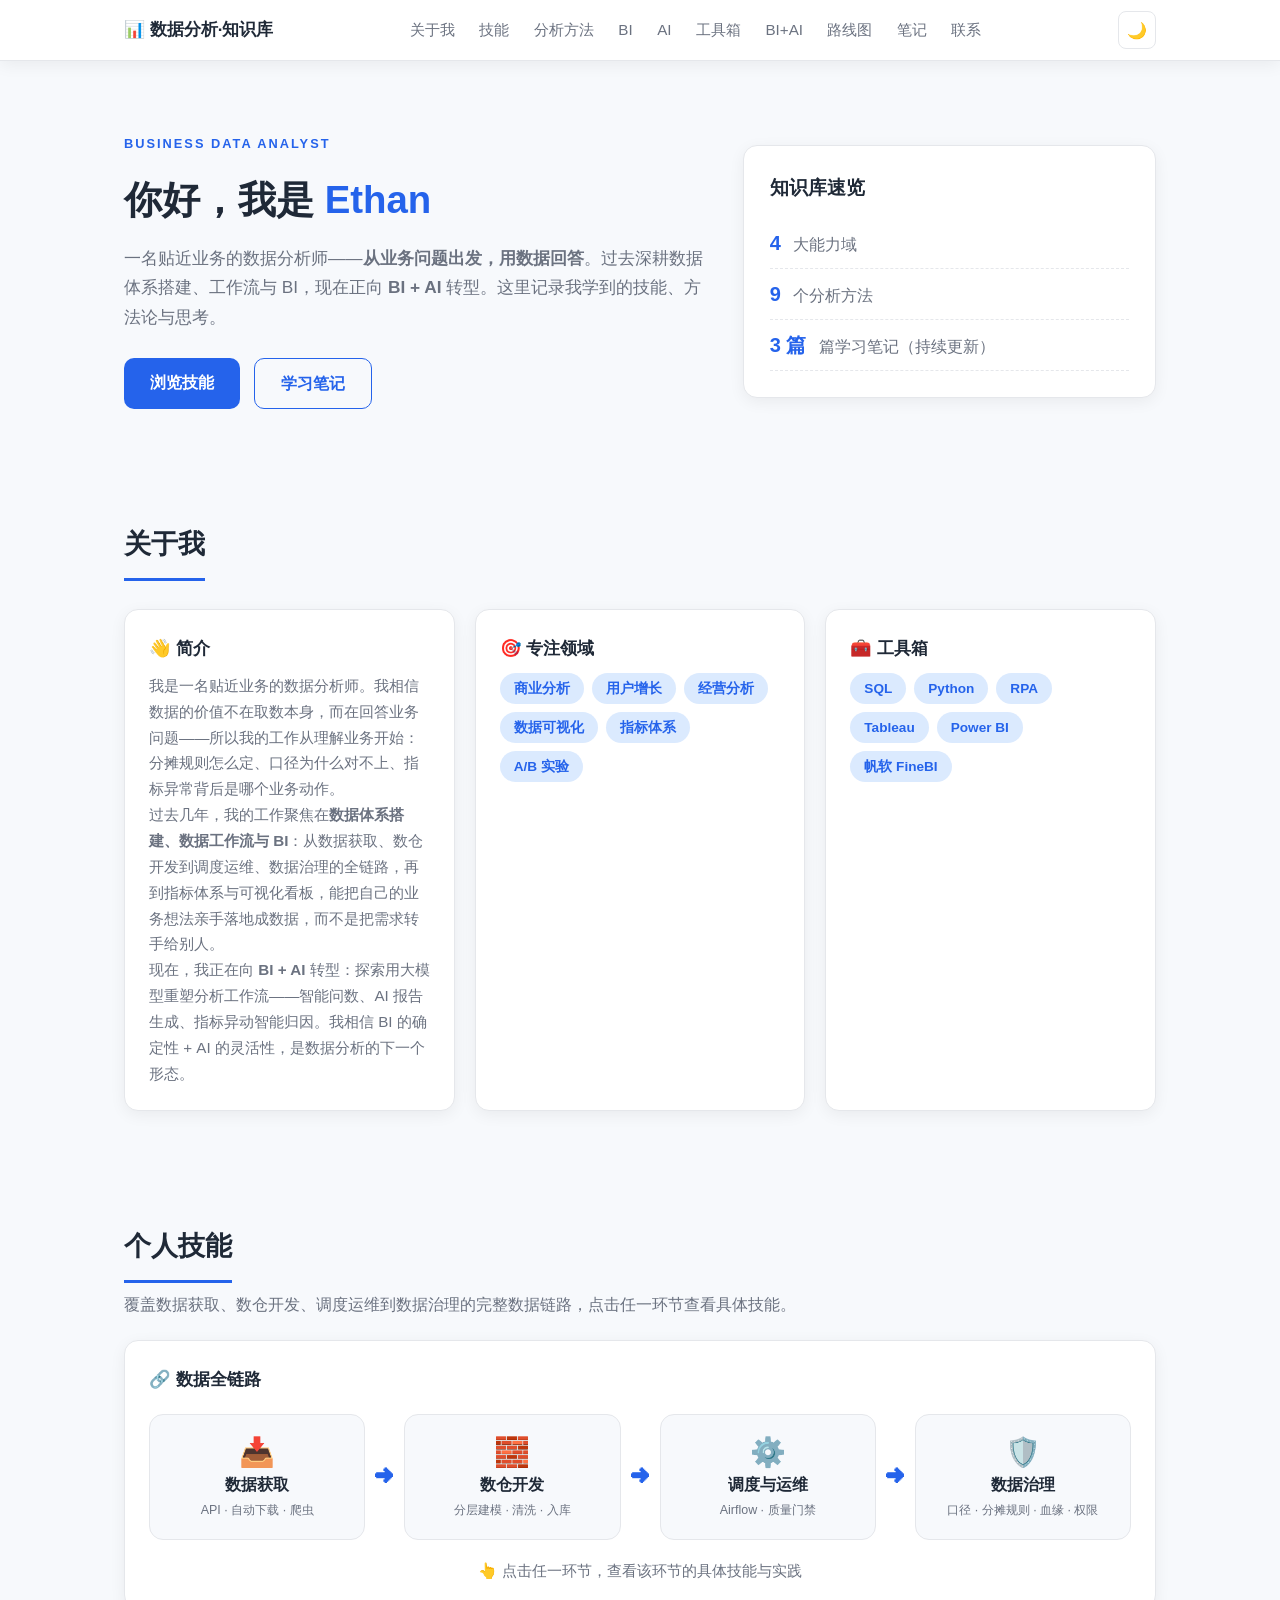
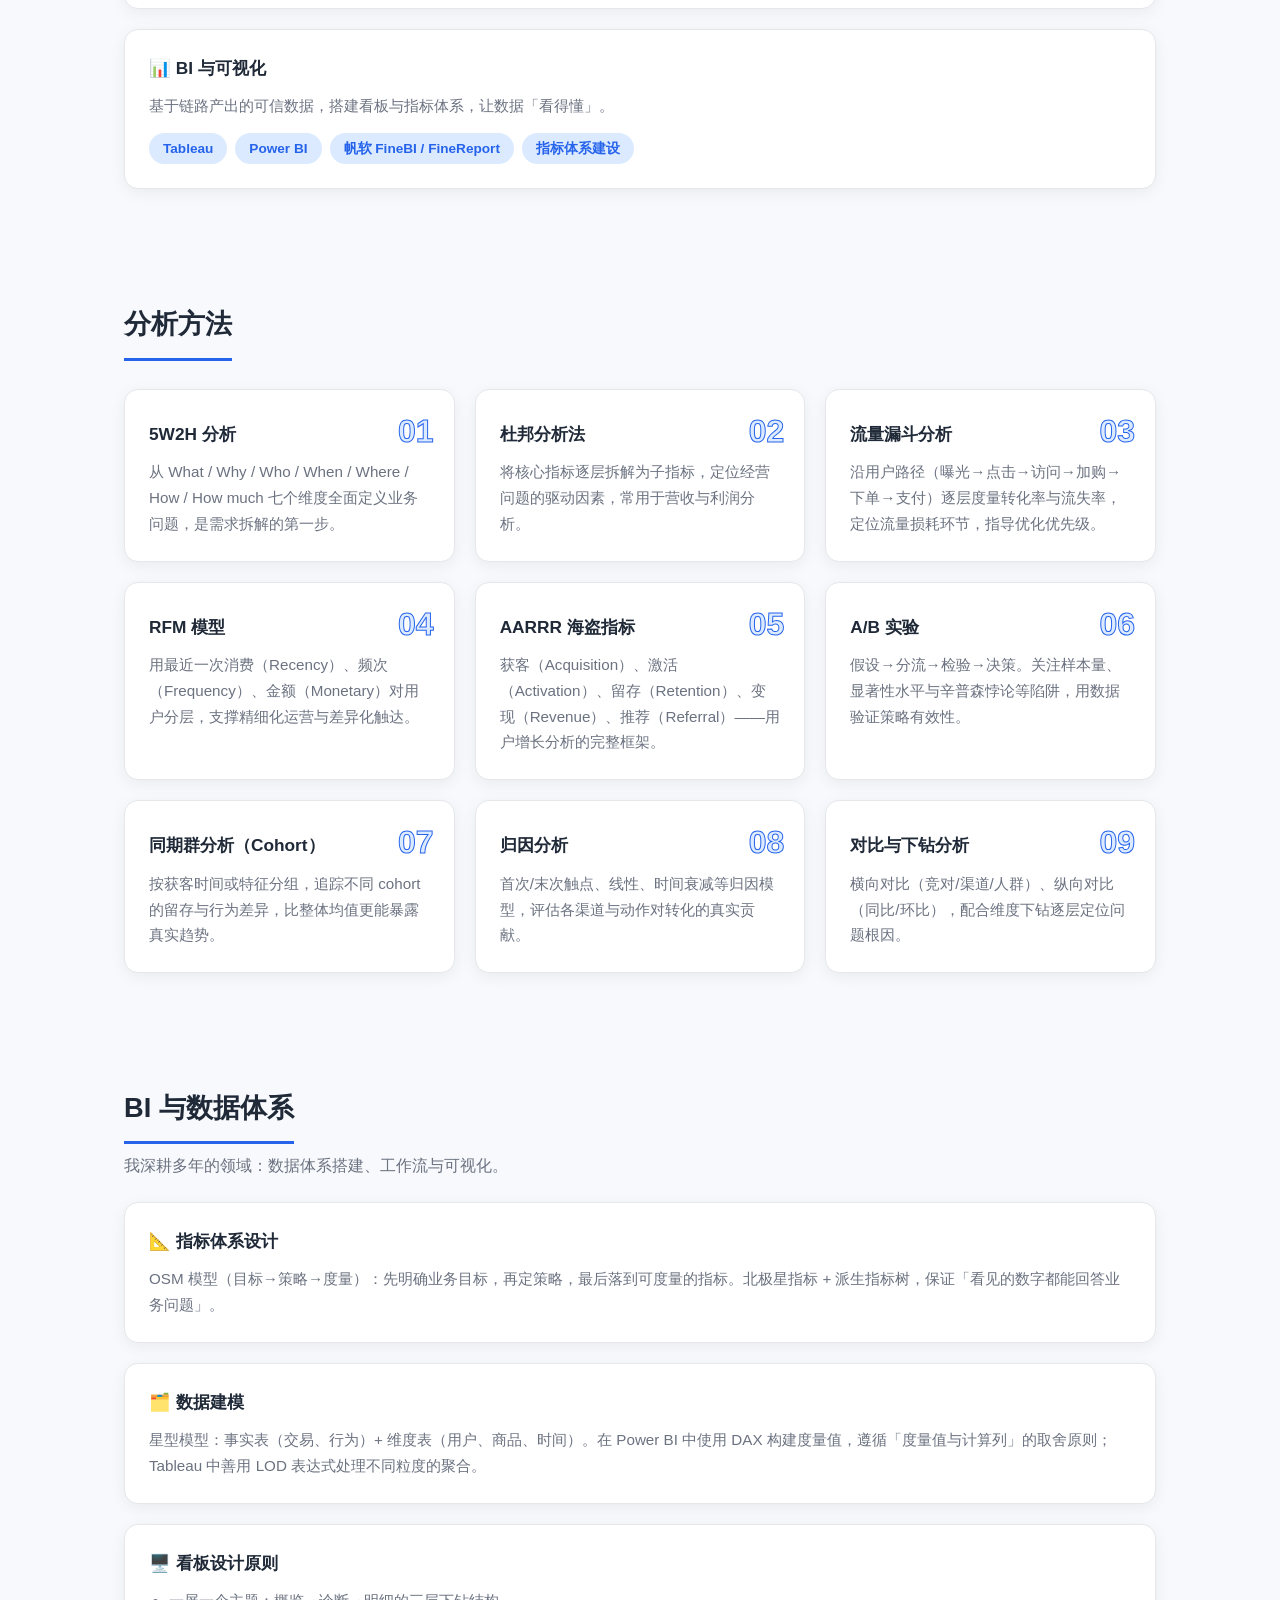
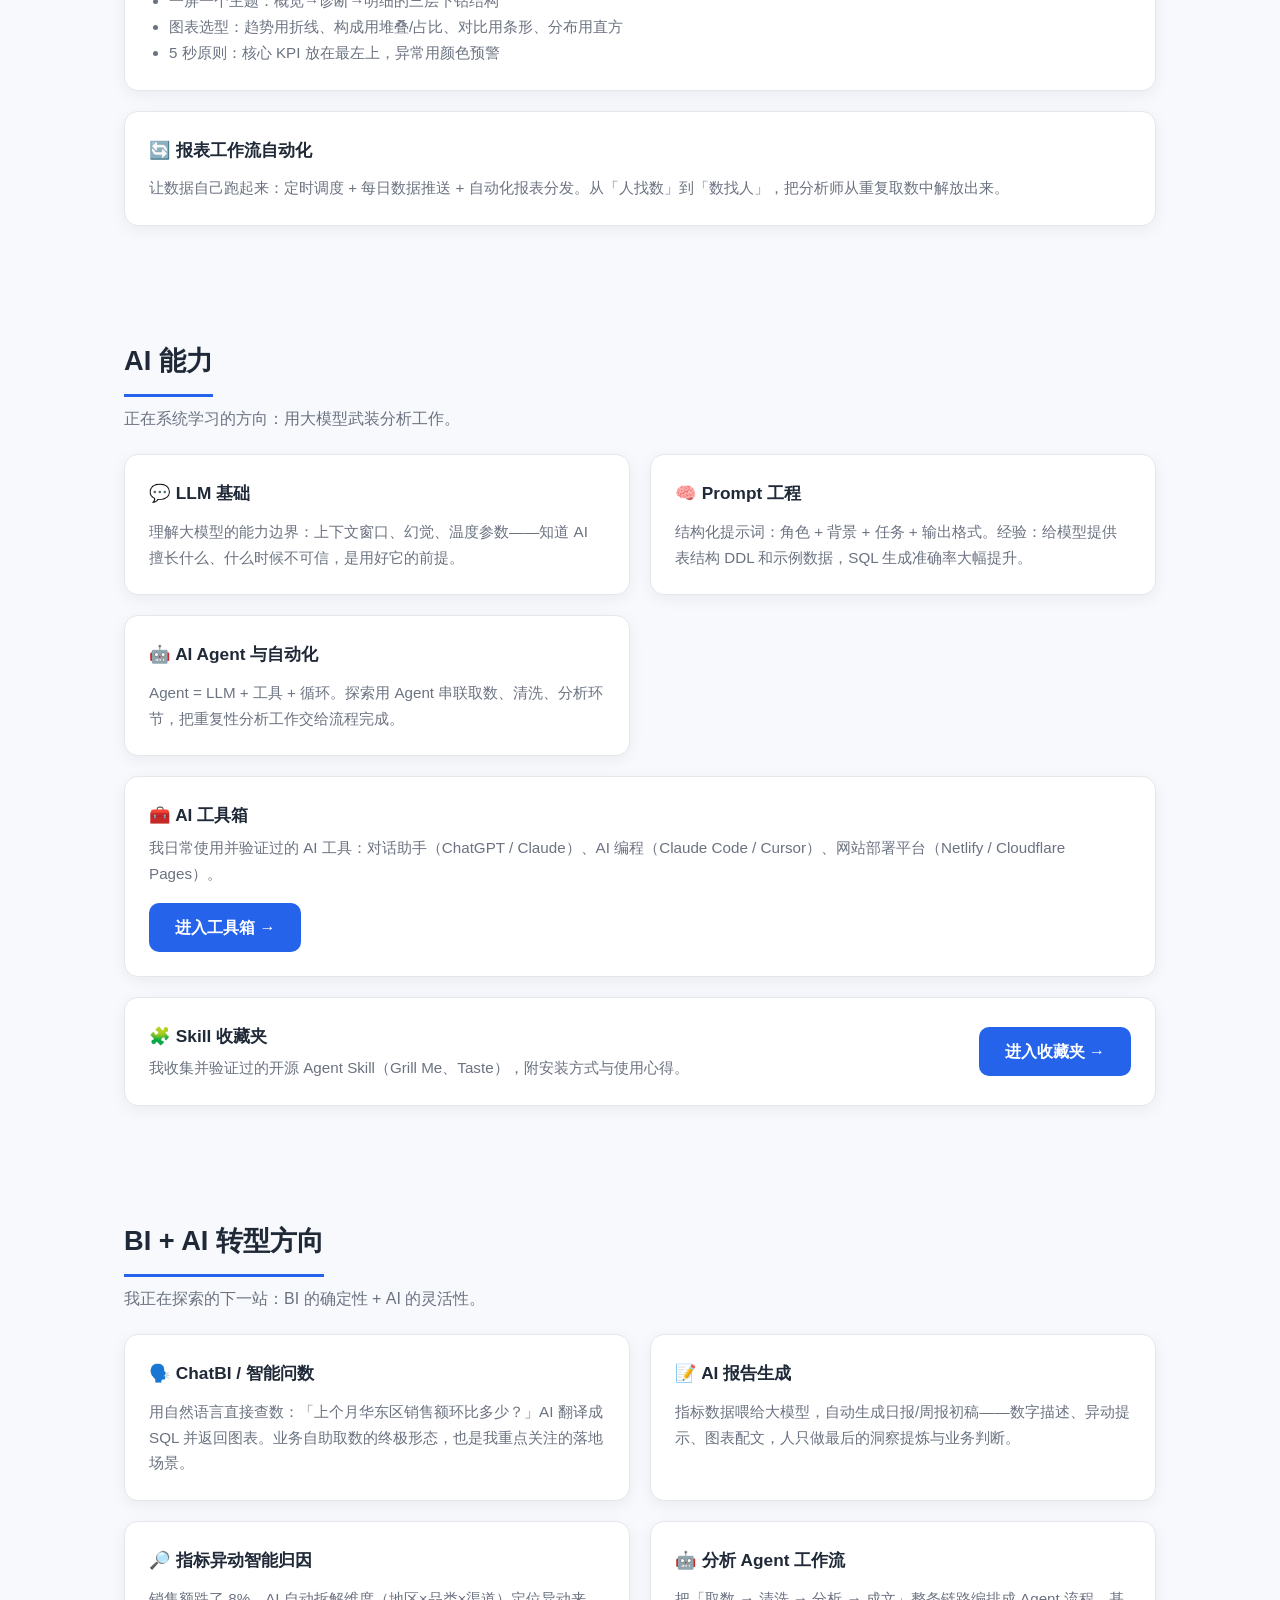
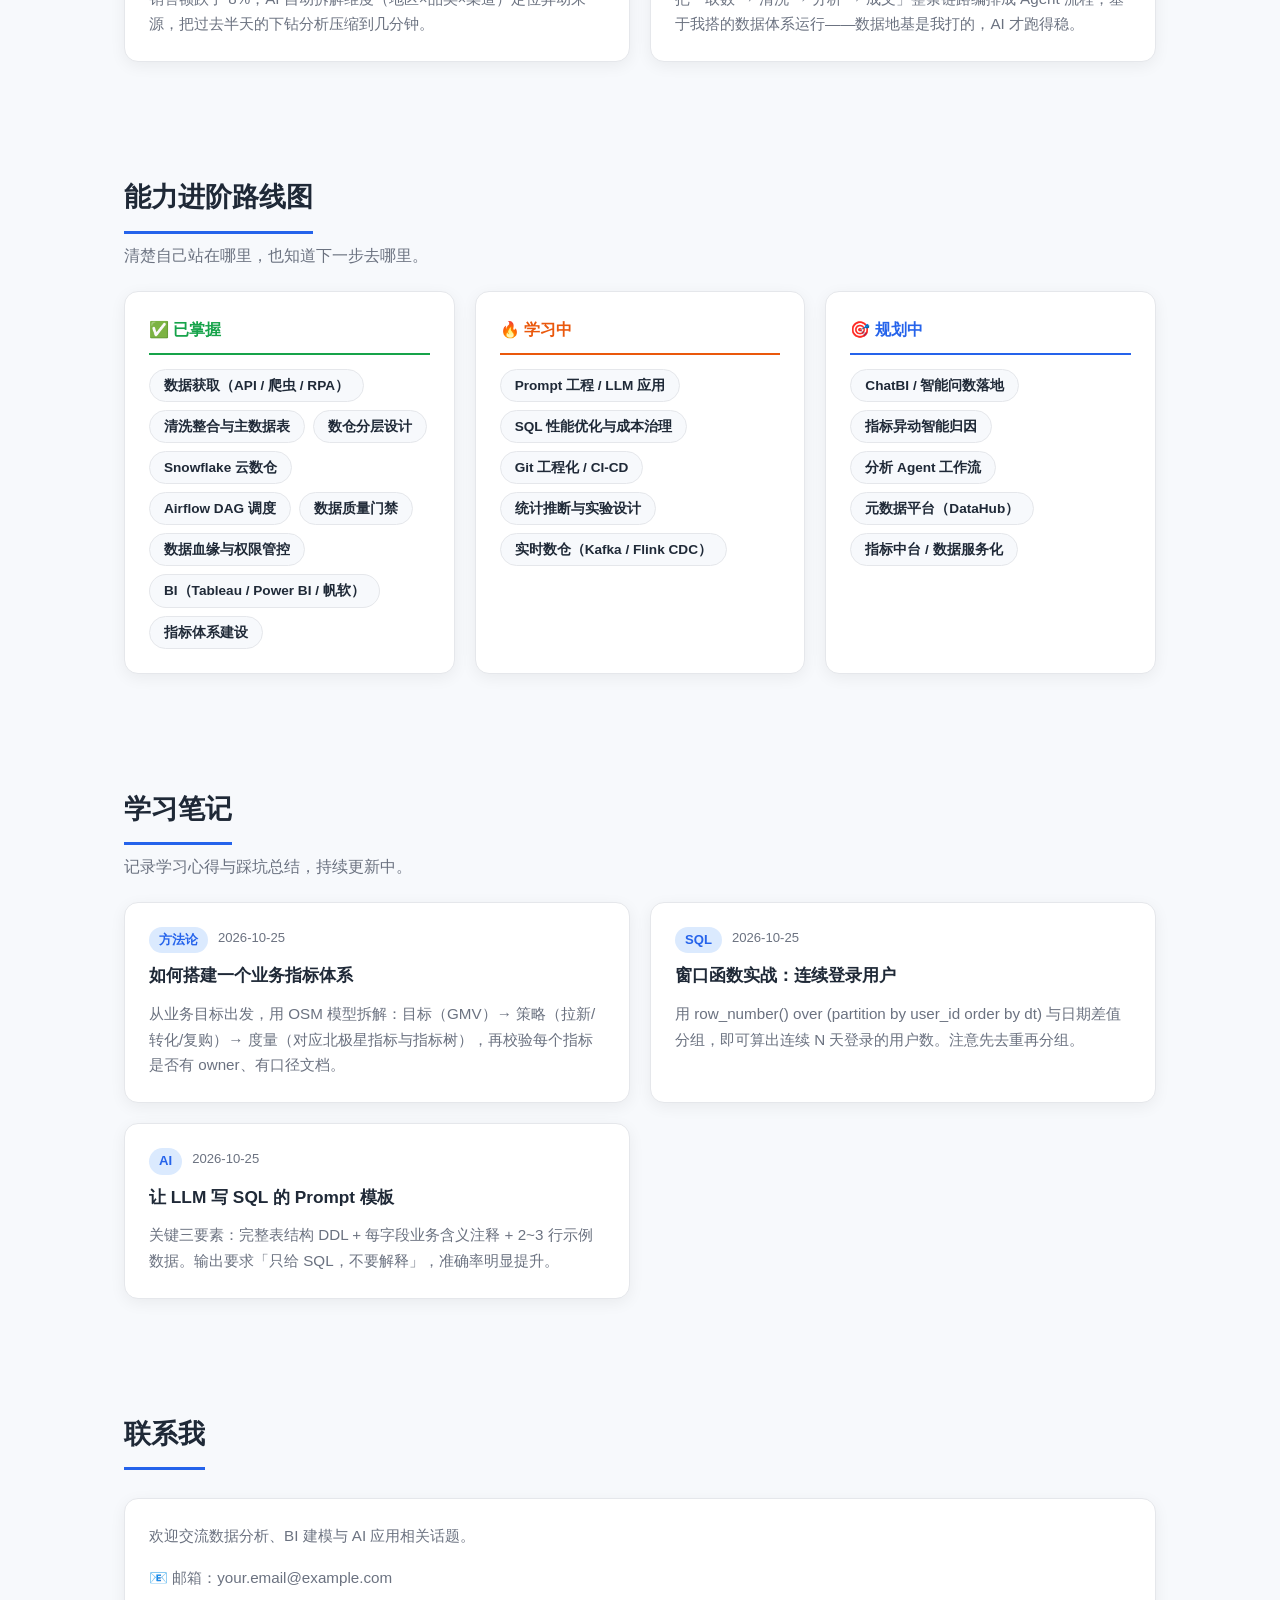
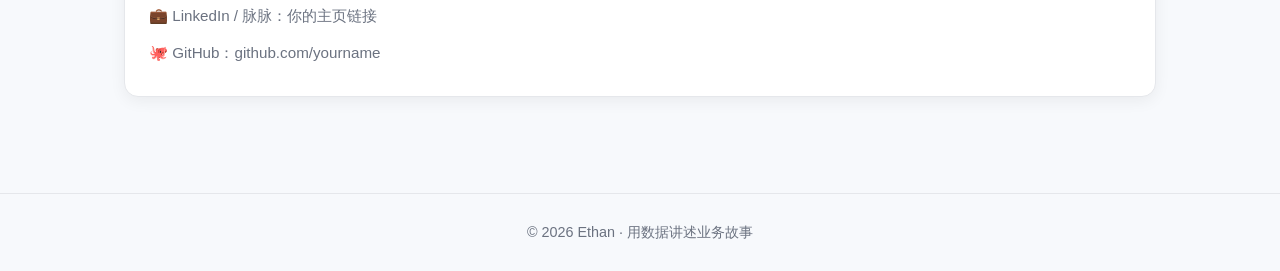
==== index.html @ 5eeb50f1 "新增 AI 工具箱二级页面（toolbox.html），网站部署平台为其中一个分类" ====
<!DOCTYPE html>
<html lang="zh-CN">
<head>
<meta charset="UTF-8">
<meta name="viewport" content="width=device-width, initial-scale=1.0">
<meta name="description" content="业务数据分析师的个人知识库 —— 数据分析技能、方法论、BI 与 AI 知识">
<title>数据分析 · 个人知识库</title>
<link rel="stylesheet" href="css/style.css">
<link rel="icon" href="data:image/svg+xml,<svg xmlns='http://www.w3.org/2000/svg' viewBox='0 0 100 100'><text y='.9em' font-size='90'>📊</text></svg>">
</head>
<body>

<header class="navbar">
  <div class="container nav-inner">
    <a class="logo" href="#hero">📊 <span>数据分析·知识库</span></a>
    <nav id="nav">
      <a href="#about">关于我</a>
      <a href="#skills">技能</a>
      <a href="#methods">分析方法</a>
      <a href="#bi">BI</a>
      <a href="#ai">AI</a>
      <a href="toolbox.html">工具箱</a>
      <a href="#biai">BI+AI</a>
      <a href="#roadmap">路线图</a>
      <a href="#notes">笔记</a>
      <a href="#contact">联系</a>
    </nav>
    <button class="theme-toggle" id="themeToggle" aria-label="切换主题">🌙</button>
    <button class="menu-btn" id="menuBtn" aria-label="菜单">☰</button>
  </div>
</header>

<section class="hero" id="hero">
  <div class="container hero-inner">
    <div class="hero-text">
      <p class="eyebrow">Business Data Analyst</p>
      <h1>你好，我是 <span class="accent">Ethan</span></h1>
      <p class="lead">一名贴近业务的数据分析师——<strong>从业务问题出发，用数据回答</strong>。过去深耕数据体系搭建、工作流与 BI，现在正向 <strong>BI + AI</strong> 转型。这里记录我学到的技能、方法论与思考。</p>
      <div class="hero-actions">
        <a class="btn btn-primary" href="#skills">浏览技能</a>
        <a class="btn btn-ghost" href="#notes">学习笔记</a>
      </div>
    </div>
    <div class="hero-card">
      <h3>知识库速览</h3>
      <ul class="stat-list">
        <li><span id="statSkills">4</span> 大能力域</li>
        <li><span id="statMethods">9</span> 个分析方法</li>
        <li><span id="statNotes">0</span> 篇学习笔记（持续更新）</li>
      </ul>
    </div>
  </div>
</section>

<main class="container">

  <!-- 关于我 -->
  <section id="about" class="section reveal">
    <h2 class="section-title">关于我</h2>
    <div class="about-grid">
      <div class="card">
        <h3>👋 简介</h3>
        <p>我是一名贴近业务的数据分析师。我相信数据的价值不在取数本身，而在回答业务问题——所以我的工作从理解业务开始：分摊规则怎么定、口径为什么对不上、指标异常背后是哪个业务动作。</p>
        <p>过去几年，我的工作聚焦在<strong>数据体系搭建、数据工作流与 BI</strong>：从数据获取、数仓开发到调度运维、数据治理的全链路，再到指标体系与可视化看板，能把自己的业务想法亲手落地成数据，而不是把需求转手给别人。</p>
        <p>现在，我正在向 <strong>BI + AI</strong> 转型：探索用大模型重塑分析工作流——智能问数、AI 报告生成、指标异动智能归因。我相信 BI 的确定性 + AI 的灵活性，是数据分析的下一个形态。</p>
      </div>
      <div class="card">
        <h3>🎯 专注领域</h3>
        <ul class="tag-list">
          <li>商业分析</li><li>用户增长</li><li>经营分析</li>
          <li>数据可视化</li><li>指标体系</li><li>A/B 实验</li>
        </ul>
      </div>
      <div class="card">
        <h3>🧰 工具箱</h3>
        <ul class="tag-list">
          <li>SQL</li><li>Python</li><li>RPA</li>
          <li>Tableau</li><li>Power BI</li><li>帆软 FineBI</li>
        </ul>
      </div>
    </div>
  </section>

  <!-- 技能 -->
  <section id="skills" class="section reveal">
    <h2 class="section-title">个人技能</h2>
    <p class="section-desc">覆盖数据获取、数仓开发、调度运维到数据治理的完整数据链路，点击任一环节查看具体技能。</p>
    <div class="card pipeline-card">
      <h3>🔗 数据全链路</h3>
      <div class="pipeline">
        <button class="pipe-node" data-stage="acquire">
          <span class="pipe-icon">📥</span>
          <span class="pipe-name">数据获取</span>
          <span class="pipe-sub">API · 自动下载 · 爬虫</span>
        </button>
        <span class="pipe-arrow" aria-hidden="true">➜</span>
        <button class="pipe-node" data-stage="develop">
          <span class="pipe-icon">🧱</span>
          <span class="pipe-name">数仓开发</span>
          <span class="pipe-sub">分层建模 · 清洗 · 入库</span>
        </button>
        <span class="pipe-arrow" aria-hidden="true">➜</span>
        <button class="pipe-node" data-stage="schedule">
          <span class="pipe-icon">⚙️</span>
          <span class="pipe-name">调度与运维</span>
          <span class="pipe-sub">Airflow · 质量门禁</span>
        </button>
        <span class="pipe-arrow" aria-hidden="true">➜</span>
        <button class="pipe-node" data-stage="govern">
          <span class="pipe-icon">🛡️</span>
          <span class="pipe-name">数据治理</span>
          <span class="pipe-sub">口径 · 分摊规则 · 血缘 · 权限</span>
        </button>
      </div>
      <p class="pipe-hint">👆 点击任一环节，查看该环节的具体技能与实践</p>
    </div>
    <div class="card bi-standalone">
      <h3>📊 BI 与可视化</h3>
      <p>基于链路产出的可信数据，搭建看板与指标体系，让数据「看得懂」。</p>
      <ul class="tag-list">
        <li>Tableau</li><li>Power BI</li>
        <li>帆软 FineBI / FineReport</li><li>指标体系建设</li>
      </ul>
    </div>
  </section>

  <!-- 分析方法 -->
  <section id="methods" class="section reveal">
    <h2 class="section-title">分析方法</h2>
    <div class="methods-grid">
      <div class="card method-card">
        <span class="method-no">01</span>
        <h3>5W2H 分析</h3>
        <p>从 What / Why / Who / When / Where / How / How much 七个维度全面定义业务问题，是需求拆解的第一步。</p>
      </div>
      <div class="card method-card">
        <span class="method-no">02</span>
        <h3>杜邦分析法</h3>
        <p>将核心指标逐层拆解为子指标，定位经营问题的驱动因素，常用于营收与利润分析。</p>
      </div>
      <div class="card method-card">
        <span class="method-no">03</span>
        <h3>流量漏斗分析</h3>
        <p>沿用户路径（曝光→点击→访问→加购→下单→支付）逐层度量转化率与流失率，定位流量损耗环节，指导优化优先级。</p>
      </div>
      <div class="card method-card">
        <span class="method-no">04</span>
        <h3>RFM 模型</h3>
        <p>用最近一次消费（Recency）、频次（Frequency）、金额（Monetary）对用户分层，支撑精细化运营与差异化触达。</p>
      </div>
      <div class="card method-card">
        <span class="method-no">05</span>
        <h3>AARRR 海盗指标</h3>
        <p>获客（Acquisition）、激活（Activation）、留存（Retention）、变现（Revenue）、推荐（Referral）——用户增长分析的完整框架。</p>
      </div>
      <div class="card method-card">
        <span class="method-no">06</span>
        <h3>A/B 实验</h3>
        <p>假设→分流→检验→决策。关注样本量、显著性水平与辛普森悖论等陷阱，用数据验证策略有效性。</p>
      </div>
      <div class="card method-card">
        <span class="method-no">07</span>
        <h3>同期群分析（Cohort）</h3>
        <p>按获客时间或特征分组，追踪不同 cohort 的留存与行为差异，比整体均值更能暴露真实趋势。</p>
      </div>
      <div class="card method-card">
        <span class="method-no">08</span>
        <h3>归因分析</h3>
        <p>首次/末次触点、线性、时间衰减等归因模型，评估各渠道与动作对转化的真实贡献。</p>
      </div>
      <div class="card method-card">
        <span class="method-no">09</span>
        <h3>对比与下钻分析</h3>
        <p>横向对比（竞对/渠道/人群）、纵向对比（同比/环比），配合维度下钻逐层定位问题根因。</p>
      </div>
    </div>
  </section>

  <!-- BI -->
  <section id="bi" class="section reveal">
    <h2 class="section-title">BI 与数据体系</h2>
    <p class="section-desc">我深耕多年的领域：数据体系搭建、工作流与可视化。</p>
    <div class="card bi-card">
      <h3>📐 指标体系设计</h3>
      <p>OSM 模型（目标→策略→度量）：先明确业务目标，再定策略，最后落到可度量的指标。北极星指标 + 派生指标树，保证「看见的数字都能回答业务问题」。</p>
    </div>
    <div class="card bi-card">
      <h3>🗂️ 数据建模</h3>
      <p>星型模型：事实表（交易、行为）+ 维度表（用户、商品、时间）。在 Power BI 中使用 DAX 构建度量值，遵循「度量值与计算列」的取舍原则；Tableau 中善用 LOD 表达式处理不同粒度的聚合。</p>
    </div>
    <div class="card bi-card">
      <h3>🖥️ 看板设计原则</h3>
      <ul>
        <li>一屏一个主题：概览→诊断→明细的三层下钻结构</li>
        <li>图表选型：趋势用折线、构成用堆叠/占比、对比用条形、分布用直方</li>
        <li>5 秒原则：核心 KPI 放在最左上，异常用颜色预警</li>
      </ul>
    </div>
    <div class="card bi-card">
      <h3>🔄 报表工作流自动化</h3>
      <p>让数据自己跑起来：定时调度 + 每日数据推送 + 自动化报表分发。从「人找数」到「数找人」，把分析师从重复取数中解放出来。</p>
    </div>
  </section>

  <!-- AI -->
  <section id="ai" class="section reveal">
    <h2 class="section-title">AI 能力</h2>
    <p class="section-desc">正在系统学习的方向：用大模型武装分析工作。</p>
    <div class="ai-grid">
      <div class="card">
        <h3>💬 LLM 基础</h3>
        <p>理解大模型的能力边界：上下文窗口、幻觉、温度参数——知道 AI 擅长什么、什么时候不可信，是用好它的前提。</p>
      </div>
      <div class="card">
        <h3>🧠 Prompt 工程</h3>
        <p>结构化提示词：角色 + 背景 + 任务 + 输出格式。经验：给模型提供表结构 DDL 和示例数据，SQL 生成准确率大幅提升。</p>
      </div>
      <div class="card">
        <h3>🤖 AI Agent 与自动化</h3>
        <p>Agent = LLM + 工具 + 循环。探索用 Agent 串联取数、清洗、分析环节，把重复性分析工作交给流程完成。</p>
      </div>
    </div>
    <div class="card" style="margin-top: 20px; display: flex; align-items: center; justify-content: space-between; gap: 16px; flex-wrap: wrap;">
      <div>
        <h3 style="margin-bottom: 4px;">🧰 AI 工具箱</h3>
        <p>我日常使用并验证过的 AI 工具：对话助手（ChatGPT / Claude）、AI 编程（Claude Code / Cursor）、网站部署平台（Netlify / Cloudflare Pages）。</p>
      </div>
      <a class="btn btn-primary" href="toolbox.html">进入工具箱 →</a>
    </div>
    <div class="card" style="margin-top: 20px; display: flex; align-items: center; justify-content: space-between; gap: 16px; flex-wrap: wrap;">
      <div>
        <h3 style="margin-bottom: 4px;">🧩 Skill 收藏夹</h3>
        <p>我收集并验证过的开源 Agent Skill（Grill Me、Taste），附安装方式与使用心得。</p>
      </div>
      <a class="btn btn-primary" href="skills.html">进入收藏夹 →</a>
    </div>
  </section>

  <!-- BI + AI -->
  <section id="biai" class="section reveal">
    <h2 class="section-title">BI + AI 转型方向</h2>
    <p class="section-desc">我正在探索的下一站：BI 的确定性 + AI 的灵活性。</p>
    <div class="ai-grid">
      <div class="card">
        <h3>🗣️ ChatBI / 智能问数</h3>
        <p>用自然语言直接查数：「上个月华东区销售额环比多少？」AI 翻译成 SQL 并返回图表。业务自助取数的终极形态，也是我重点关注的落地场景。</p>
      </div>
      <div class="card">
        <h3>📝 AI 报告生成</h3>
        <p>指标数据喂给大模型，自动生成日报/周报初稿——数字描述、异动提示、图表配文，人只做最后的洞察提炼与业务判断。</p>
      </div>
      <div class="card">
        <h3>🔎 指标异动智能归因</h3>
        <p>销售额跌了 8%，AI 自动拆解维度（地区×品类×渠道）定位异动来源，把过去半天的下钻分析压缩到几分钟。</p>
      </div>
      <div class="card">
        <h3>🤖 分析 Agent 工作流</h3>
        <p>把「取数 → 清洗 → 分析 → 成文」整条链路编排成 Agent 流程，基于我搭的数据体系运行——数据地基是我打的，AI 才跑得稳。</p>
      </div>
    </div>
  </section>

  <!-- 能力进阶路线图 -->
  <section id="roadmap" class="section reveal">
    <h2 class="section-title">能力进阶路线图</h2>
    <p class="section-desc">清楚自己站在哪里，也知道下一步去哪里。</p>
    <div class="roadmap-grid">
      <div class="card roadmap-col">
        <div class="roadmap-head done">✅ 已掌握</div>
        <ul class="tag-list">
          <li>数据获取（API / 爬虫 / RPA）</li>
          <li>清洗整合与主数据表</li>
          <li>数仓分层设计</li>
          <li>Snowflake 云数仓</li>
          <li>Airflow DAG 调度</li>
          <li>数据质量门禁</li>
          <li>数据血缘与权限管控</li>
          <li>BI（Tableau / Power BI / 帆软）</li>
          <li>指标体系建设</li>
        </ul>
      </div>
      <div class="card roadmap-col">
        <div class="roadmap-head learning">🔥 学习中</div>
        <ul class="tag-list">
          <li>Prompt 工程 / LLM 应用</li>
          <li>SQL 性能优化与成本治理</li>
          <li>Git 工程化 / CI-CD</li>
          <li>统计推断与实验设计</li>
          <li>实时数仓（Kafka / Flink CDC）</li>
        </ul>
      </div>
      <div class="card roadmap-col">
        <div class="roadmap-head planned">🎯 规划中</div>
        <ul class="tag-list">
          <li>ChatBI / 智能问数落地</li>
          <li>指标异动智能归因</li>
          <li>分析 Agent 工作流</li>
          <li>元数据平台（DataHub）</li>
          <li>指标中台 / 数据服务化</li>
        </ul>
      </div>
    </div>
  </section>

  <!-- 笔记 -->
  <section id="notes" class="section reveal">
    <h2 class="section-title">学习笔记</h2>
    <p class="section-desc">记录学习心得与踩坑总结，持续更新中。</p>
    <div class="notes-list" id="notesList">
      <!-- 笔记由 js/notes.js 渲染 -->
    </div>
  </section>

  <!-- 联系 -->
  <section id="contact" class="section reveal">
    <h2 class="section-title">联系我</h2>
    <div class="card contact-card">
      <p>欢迎交流数据分析、BI 建模与 AI 应用相关话题。</p>
      <ul class="contact-list">
        <li>📧 邮箱：your.email@example.com</li>
        <li>💼 LinkedIn / 脉脉：你的主页链接</li>
        <li>🐙 GitHub：github.com/yourname</li>
      </ul>
    </div>
  </section>

</main>

<footer>
  <div class="container">
    <p>© 2026 Ethan · 用数据讲述业务故事</p>
  </div>
</footer>

<!-- 环节详情弹窗 -->
<div class="modal" id="stageModal" hidden>
  <div class="modal-backdrop" data-close></div>
  <div class="modal-box" role="dialog" aria-modal="true">
    <button class="modal-close" data-close aria-label="关闭">✕</button>
    <h3 id="modalTitle"></h3>
    <p class="modal-goal" id="modalGoal"></p>
    <ul class="detail-list" id="modalList"></ul>
  </div>
</div>

<script src="js/main.js"></script>
<script src="js/notes.js"></script>
</body>
</html>
---- css/style.css ----
:root {
  --bg: #f7f9fc;
  --card: #ffffff;
  --text: #1f2937;
  --muted: #6b7280;
  --accent: #2563eb;
  --accent-light: #dbeafe;
  --border: #e5e7eb;
  --shadow: 0 4px 16px rgba(0, 0, 0, .06);
  --radius: 14px;
}

[data-theme="dark"] {
  --bg: #0f172a;
  --card: #1e293b;
  --text: #e2e8f0;
  --muted: #94a3b8;
  --accent: #60a5fa;
  --accent-light: #1e3a5f;
  --border: #334155;
  --shadow: 0 4px 16px rgba(0, 0, 0, .3);
}

* { margin: 0; padding: 0; box-sizing: border-box; }

html { scroll-behavior: smooth; }

body {
  font-family: "Segoe UI", "PingFang SC", "Microsoft YaHei", sans-serif;
  background: var(--bg);
  color: var(--text);
  line-height: 1.7;
  transition: background .3s, color .3s;
}

.container { max-width: 1080px; margin: 0 auto; padding: 0 24px; }

/* Navbar */
.navbar {
  position: sticky; top: 0; z-index: 100;
  background: var(--card);
  border-bottom: 1px solid var(--border);
  box-shadow: var(--shadow);
}
.nav-inner { display: flex; align-items: center; justify-content: space-between; height: 60px; }
.logo { font-weight: 700; text-decoration: none; color: var(--text); font-size: 1.05rem; }
.logo .accent, .accent { color: var(--accent); }
nav a {
  color: var(--muted); text-decoration: none; margin: 0 10px; font-size: .95rem;
}
nav a:hover { color: var(--accent); }
.theme-toggle, .menu-btn {
  background: none; border: 1px solid var(--border); border-radius: 8px;
  width: 38px; height: 38px; cursor: pointer; font-size: 1rem; color: var(--text);
}
.menu-btn { display: none; }

/* Hero */
.hero { padding: 72px 0 56px; }
.hero-inner { display: grid; grid-template-columns: 1.4fr 1fr; gap: 40px; align-items: center; }
.eyebrow { color: var(--accent); font-weight: 600; letter-spacing: 2px; text-transform: uppercase; font-size: .8rem; }
.hero h1 { font-size: 2.4rem; margin: 12px 0; }
.lead { color: var(--muted); font-size: 1.08rem; }
.hero-actions { margin-top: 26px; display: flex; gap: 14px; }
.btn {
  padding: 11px 26px; border-radius: 10px; text-decoration: none; font-weight: 600;
  transition: transform .15s, box-shadow .15s;
}
.btn:hover { transform: translateY(-2px); }
.btn-primary { background: var(--accent); color: #fff; }
.btn-ghost { border: 1.5px solid var(--accent); color: var(--accent); }
.hero-card {
  background: var(--card); border: 1px solid var(--border); border-radius: var(--radius);
  padding: 26px; box-shadow: var(--shadow);
}
.hero-card h3 { margin-bottom: 14px; }
.stat-list { list-style: none; }
.stat-list li { padding: 8px 0; color: var(--muted); border-bottom: 1px dashed var(--border); }
.stat-list span { color: var(--accent); font-weight: 700; font-size: 1.25rem; margin-right: 8px; }

/* Sections */
.section { padding: 56px 0; }
.section-title {
  font-size: 1.7rem; margin-bottom: 8px; padding-bottom: 10px;
  border-bottom: 3px solid var(--accent); display: inline-block;
}
.section-desc { color: var(--muted); margin-bottom: 22px; }

.card {
  background: var(--card); border: 1px solid var(--border);
  border-radius: var(--radius); padding: 24px; box-shadow: var(--shadow);
  transition: transform .2s;
}
.card:hover { transform: translateY(-3px); }
.card h3 { margin-bottom: 10px; font-size: 1.08rem; }
.card p, .card li { color: var(--muted); font-size: .95rem; }

/* About */
.about-grid { display: grid; grid-template-columns: repeat(3, 1fr); gap: 20px; margin-top: 20px; }
.tag-list { list-style: none; display: flex; flex-wrap: wrap; gap: 8px; }
.tag-list li {
  background: var(--accent-light); color: var(--accent); border-radius: 999px;
  padding: 4px 14px; font-size: .85rem; font-weight: 600;
}

/* Skills: pipeline card */
.pipeline-card h3 { margin-bottom: 20px; }
.pipeline {
  display: flex; align-items: stretch; justify-content: space-between; gap: 10px;
}
.pipe-node {
  flex: 1; display: flex; flex-direction: column; align-items: center; gap: 6px;
  background: var(--bg); border: 1.5px solid var(--border); border-radius: var(--radius);
  padding: 20px 12px; cursor: pointer; font-family: inherit; color: var(--text);
  transition: transform .15s, border-color .15s, box-shadow .15s;
}
.pipe-node:hover {
  transform: translateY(-4px); border-color: var(--accent);
  box-shadow: 0 6px 18px rgba(37, 99, 235, .15);
}
.pipe-icon { font-size: 1.8rem; }
.pipe-name { font-weight: 700; font-size: 1rem; }
.pipe-sub { font-size: .78rem; color: var(--muted); }
.pipe-arrow { align-self: center; color: var(--accent); font-size: 1.2rem; flex-shrink: 0; }
.pipe-hint { margin-top: 18px; text-align: center; font-size: .85rem; color: var(--muted); }
.bi-standalone { margin-top: 20px; }
.bi-standalone > p { margin-bottom: 14px; }

/* Modal */
.modal { position: fixed; inset: 0; z-index: 200; display: flex; align-items: center; justify-content: center; }
.modal[hidden] { display: none; }
.modal-backdrop {
  position: absolute; inset: 0; background: rgba(15, 23, 42, .55); backdrop-filter: blur(3px);
}
.modal-box {
  position: relative; background: var(--card); border: 1px solid var(--border);
  border-radius: var(--radius); box-shadow: var(--shadow);
  width: min(560px, calc(100vw - 40px)); max-height: 80vh; overflow-y: auto;
  padding: 30px; animation: modalIn .22s ease;
}
@keyframes modalIn { from { opacity: 0; transform: translateY(16px); } to { opacity: 1; transform: none; } }
.modal-close {
  position: absolute; top: 14px; right: 14px; width: 32px; height: 32px;
  border: 1px solid var(--border); border-radius: 8px; background: none;
  cursor: pointer; color: var(--muted); font-size: .9rem;
}
.modal-close:hover { color: var(--accent); border-color: var(--accent); }
.modal-box h3 { font-size: 1.2rem; margin-bottom: 6px; }
.modal-goal { color: var(--accent); font-weight: 600; font-size: .92rem; margin-bottom: 16px; }
.detail-list { list-style: none; }
.detail-list li { padding: 12px 0; border-bottom: 1px dashed var(--border); }
.detail-list li:last-child { border-bottom: none; }
.detail-list strong { display: block; color: var(--text); font-size: .95rem; margin-bottom: 3px; }
.detail-list span { color: var(--muted); font-size: .88rem; }

@media (max-width: 700px) {
  .pipeline { flex-direction: column; }
  .pipe-node { flex-direction: row; justify-content: flex-start; text-align: left; padding: 14px 18px; }
  .pipe-node .pipe-sub { display: none; }
  .pipe-arrow { transform: rotate(90deg); }
}

/* Methods */
.methods-grid { display: grid; grid-template-columns: repeat(3, 1fr); gap: 20px; margin-top: 20px; }
.method-card { position: relative; padding-top: 30px; }
.method-no {
  position: absolute; top: 14px; right: 20px; font-size: 2rem; font-weight: 800;
  color: var(--accent-light); -webkit-text-stroke: 1px var(--accent);
}

/* BI */
.bi-card { margin-top: 20px; }
.bi-card ul { margin-left: 20px; }

/* AI */
.ai-grid { display: grid; grid-template-columns: repeat(2, 1fr); gap: 20px; margin-top: 20px; }

/* AI Skill 收藏夹 */
.skill-filter { display: flex; gap: 10px; flex-wrap: wrap; margin-top: 18px; }
.filter-btn {
  padding: 7px 20px; border-radius: 999px; cursor: pointer; font-size: .9rem;
  border: 1.5px solid var(--border); background: var(--card); color: var(--muted);
  font-family: inherit; transition: all .15s;
}
.filter-btn:hover { border-color: var(--accent); color: var(--accent); }
.filter-btn.active { background: var(--accent); border-color: var(--accent); color: #fff; }
.skill-block { margin-top: 14px; }
.skill-block > strong {
  display: block; font-size: .85rem; color: var(--accent);
  margin-bottom: 4px; letter-spacing: .5px;
}
.skill-block > p { font-size: .9rem; }
.skill-block a { word-break: break-all; }
.prompt-box { position: relative; margin-top: 14px; }
.prompt-box pre {
  background: var(--bg); border: 1px solid var(--border); border-radius: 10px;
  padding: 14px; padding-bottom: 12px; margin: 0;
  font-size: .8rem; line-height: 1.6; color: var(--muted);
  white-space: pre-wrap; word-break: break-word;
  max-height: 220px; overflow-y: auto;
}
.copy-btn {
  position: absolute; top: 8px; right: 8px; z-index: 1;
  padding: 4px 12px; border-radius: 8px; cursor: pointer; font-size: .78rem;
  border: 1px solid var(--border); background: var(--card); color: var(--muted);
  font-family: inherit;
}
.copy-btn:hover { color: var(--accent); border-color: var(--accent); }

/* Notes */
.notes-list { display: grid; grid-template-columns: repeat(2, 1fr); gap: 20px; margin-top: 20px; }
.note-meta { font-size: .82rem; color: var(--muted); margin-bottom: 8px; display: flex; gap: 10px; }
.note-tag {
  background: var(--accent-light); color: var(--accent); padding: 2px 10px;
  border-radius: 99px; font-weight: 600;
}

/* Contact */
.contact-card { margin-top: 20px; }
.contact-list { list-style: none; margin-top: 10px; }
.contact-list li { padding: 6px 0; }

/* Roadmap */
.roadmap-grid { display: grid; grid-template-columns: repeat(3, 1fr); gap: 20px; margin-top: 20px; }
.roadmap-head {
  font-weight: 700; font-size: 1rem; margin-bottom: 14px;
  padding-bottom: 10px; border-bottom: 2px solid var(--border);
}
.roadmap-head.done { color: #16a34a; border-color: #16a34a; }
.roadmap-head.learning { color: #ea580c; border-color: #ea580c; }
.roadmap-head.planned { color: var(--accent); border-color: var(--accent); }
.roadmap-col .tag-list li { background: var(--bg); color: var(--text); border: 1px solid var(--border); }

/* Footer */
footer {
  border-top: 1px solid var(--border); padding: 26px 0; margin-top: 40px;
  text-align: center; color: var(--muted); font-size: .9rem;
}

/* Reveal animation */
.reveal { opacity: 0; transform: translateY(24px); transition: opacity .6s, transform .6s; }
.reveal.visible { opacity: 1; transform: none; }

/* Responsive */
@media (max-width: 860px) {
  .hero-inner, .about-grid, .skills-grid, .methods-grid, .ai-grid, .roadmap-grid, .notes-list {
    grid-template-columns: 1fr;
  }
  .menu-btn { display: block; }
  #nav {
    display: none; position: absolute; top: 60px; left: 0; right: 0;
    background: var(--card); border-bottom: 1px solid var(--border);
    flex-direction: column; padding: 14px 24px; gap: 10px;
  }
  #nav.open { display: flex; }
  .hero h1 { font-size: 1.8rem; }
}
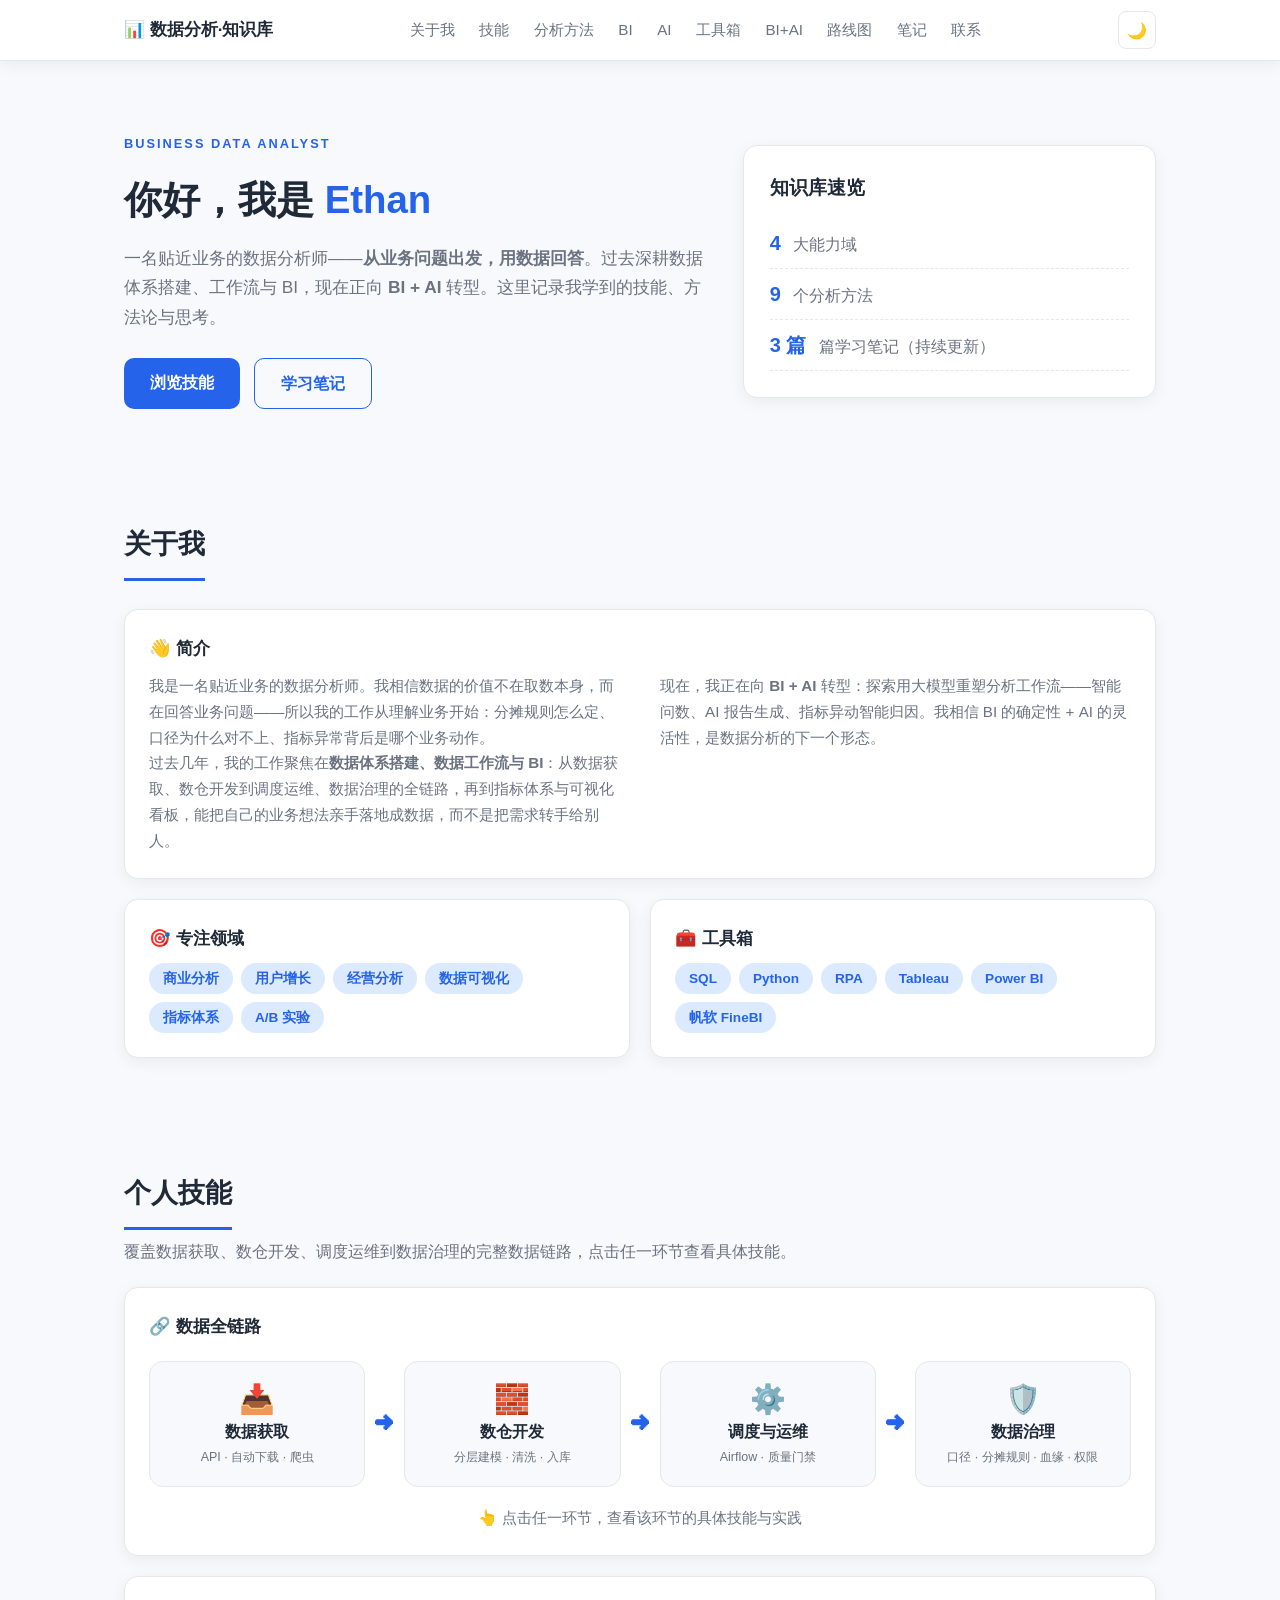
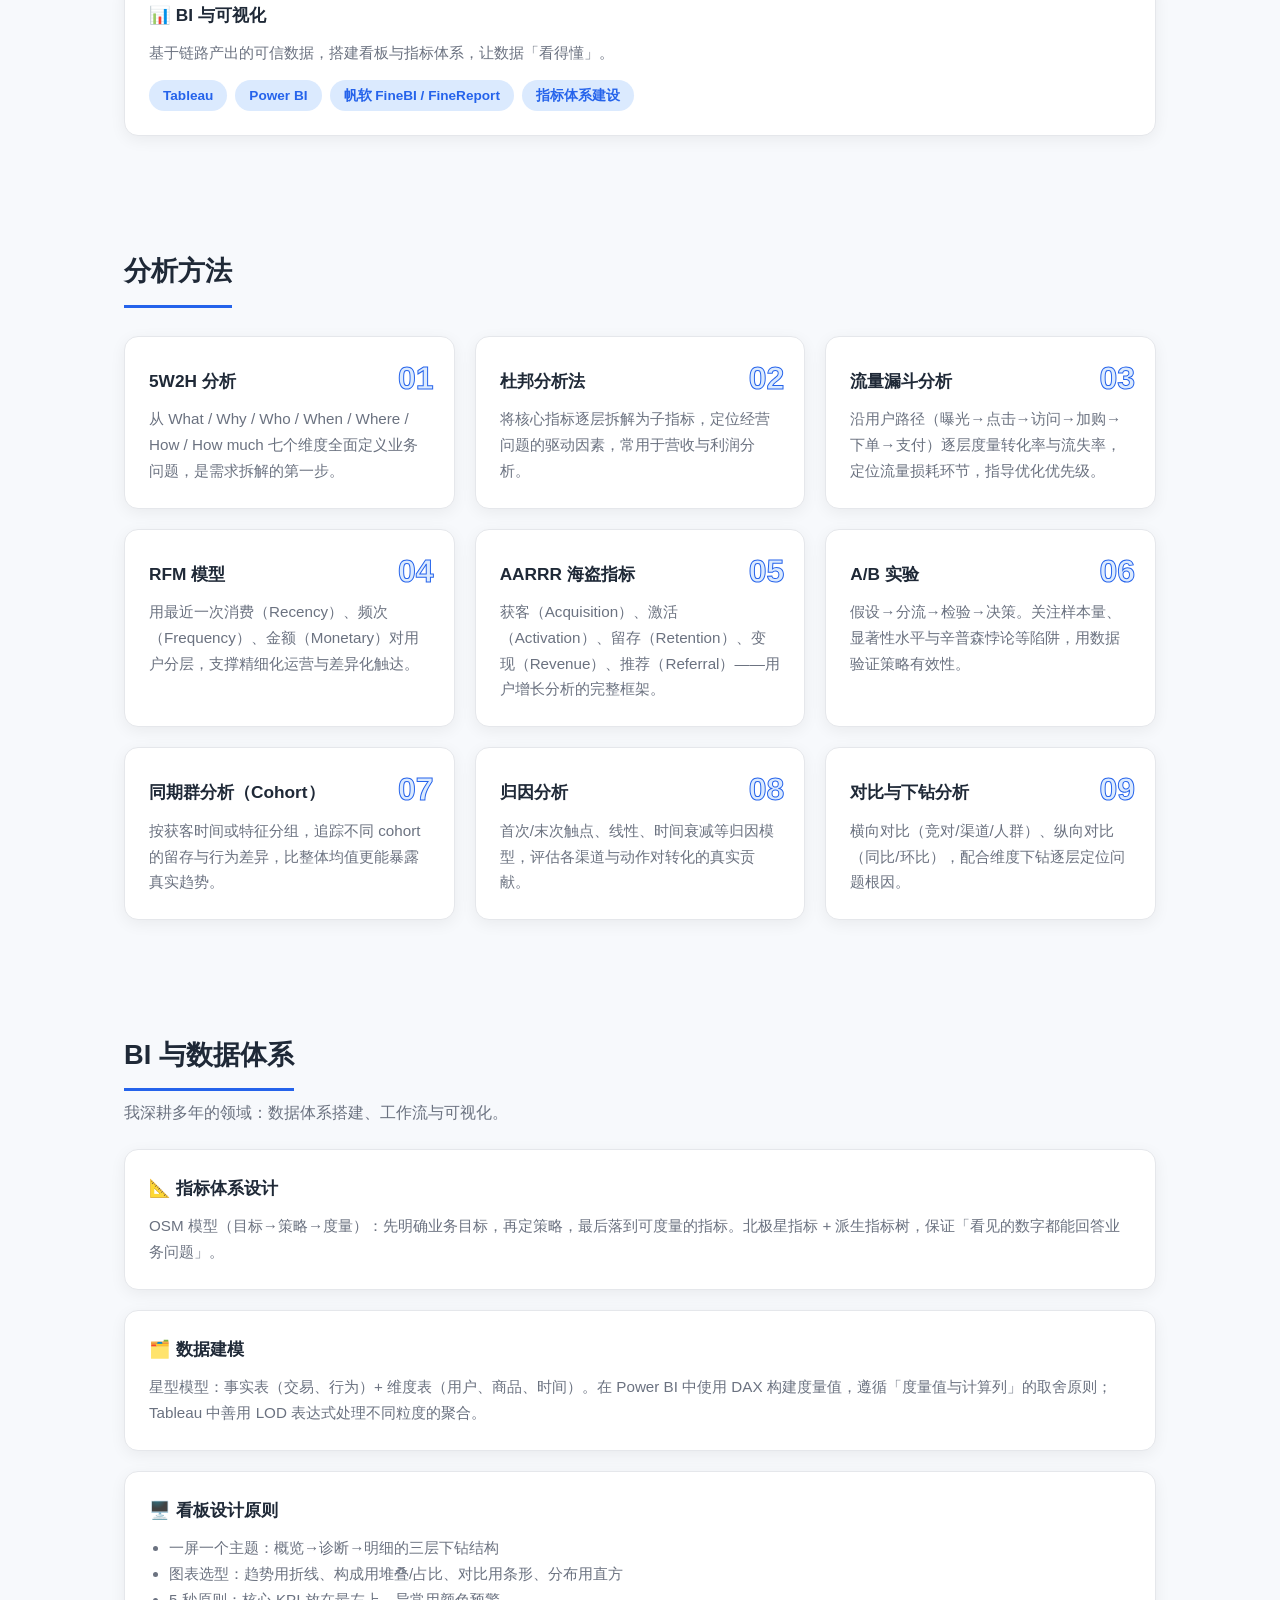
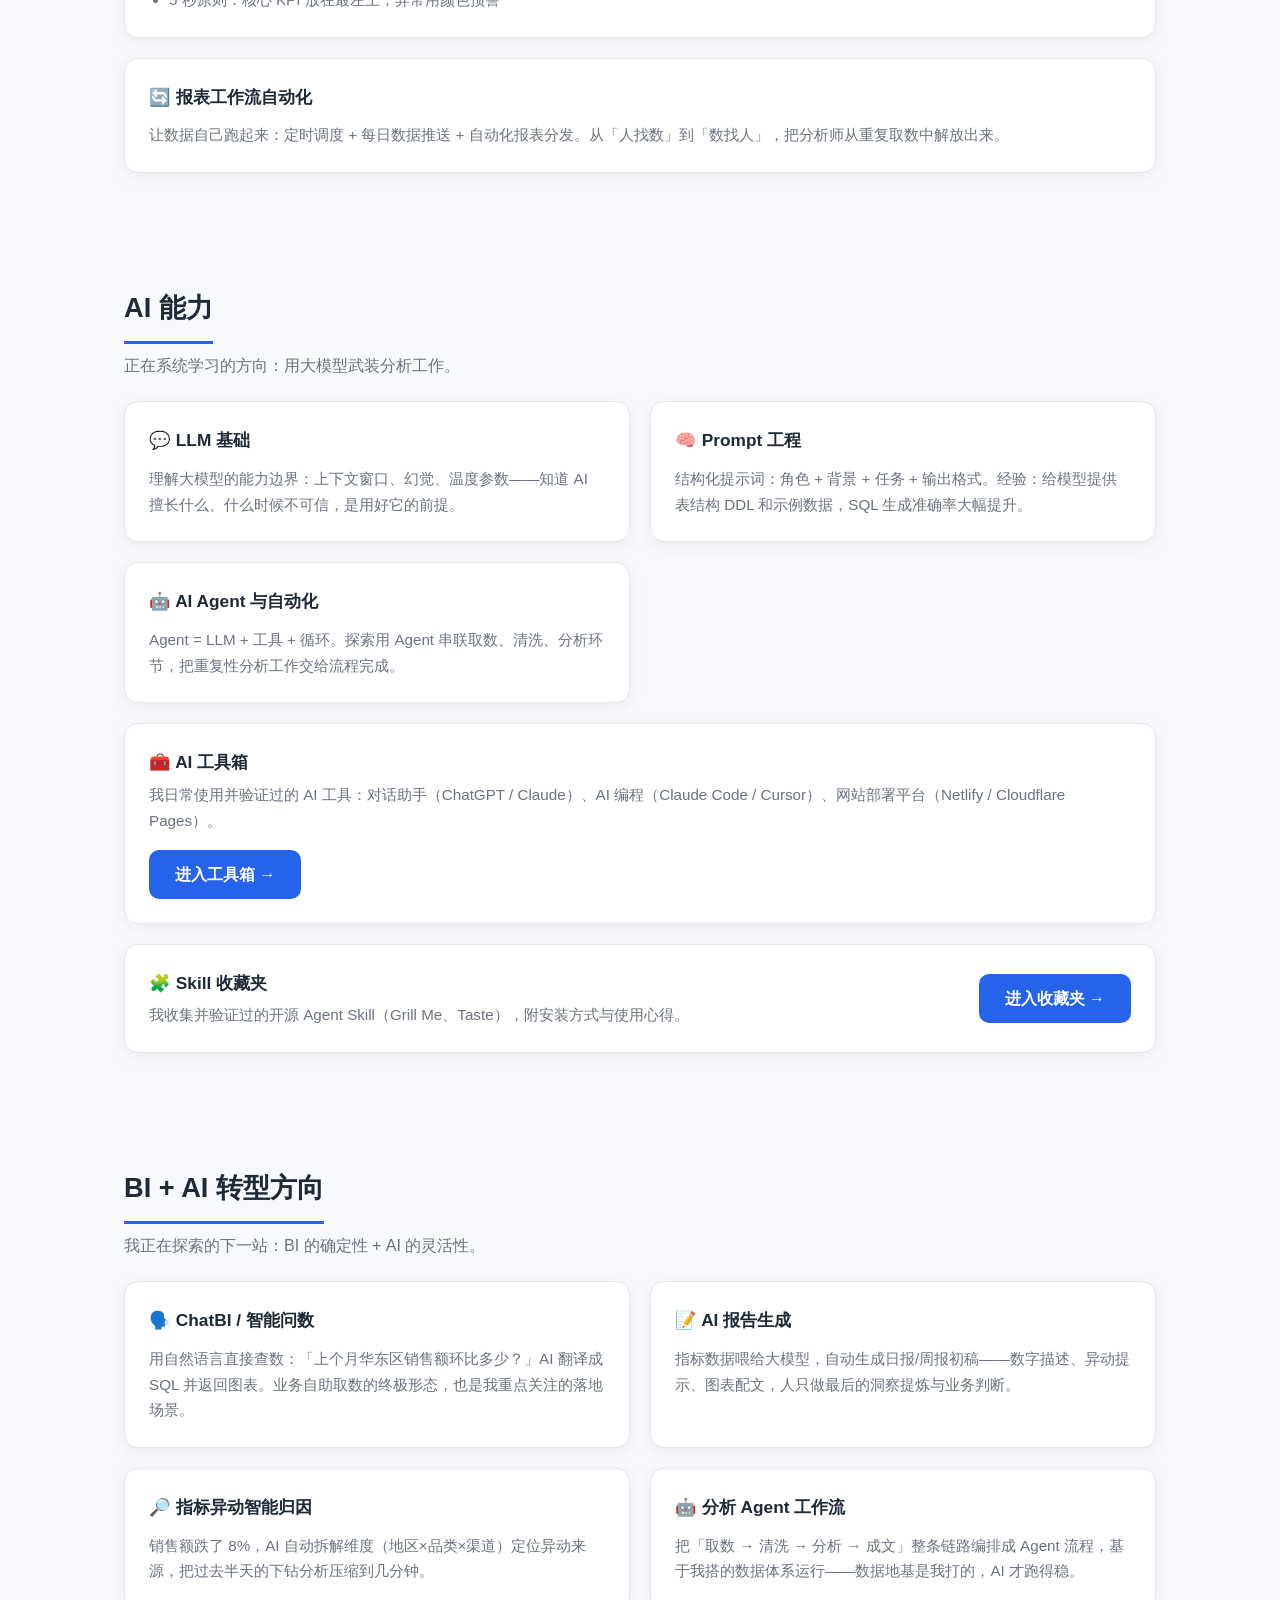
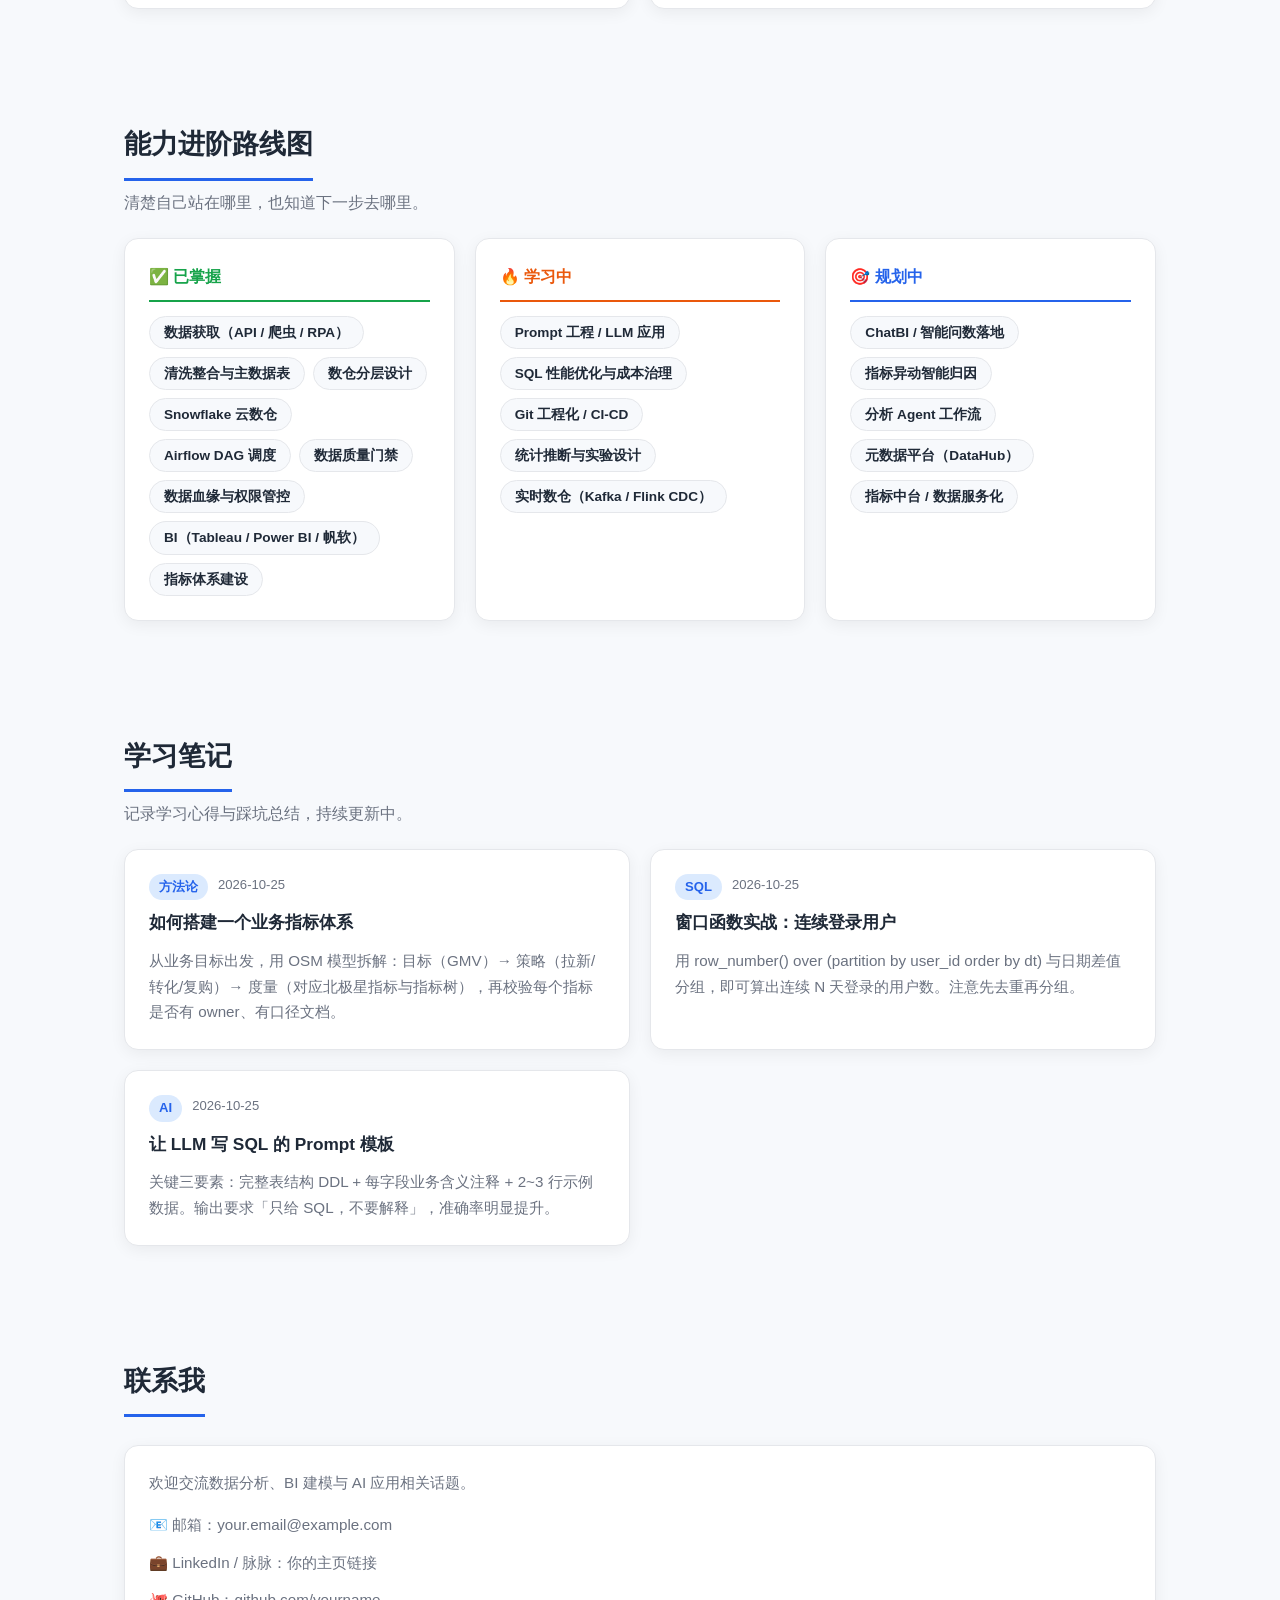
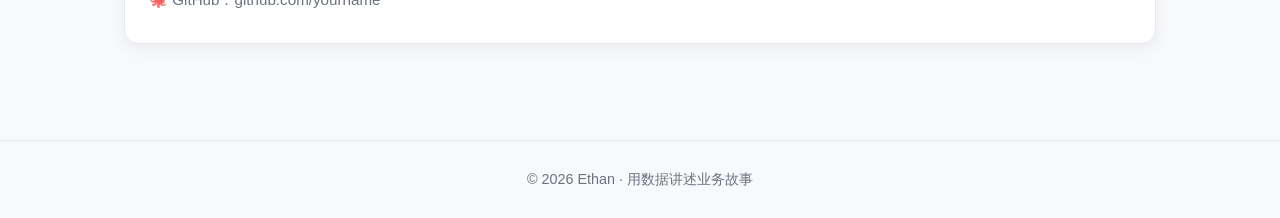
==== commit fdf46a9f: "关于我排版重设计：简介通栏横排双栏正文，领域与工具箱并排" ====
--- a/index.html
+++ b/index.html
@@ -58,11 +58,13 @@
   <section id="about" class="section reveal">
     <h2 class="section-title">关于我</h2>
     <div class="about-grid">
-      <div class="card">
+      <div class="card about-intro">
         <h3>👋 简介</h3>
-        <p>我是一名贴近业务的数据分析师。我相信数据的价值不在取数本身，而在回答业务问题——所以我的工作从理解业务开始：分摊规则怎么定、口径为什么对不上、指标异常背后是哪个业务动作。</p>
-        <p>过去几年，我的工作聚焦在<strong>数据体系搭建、数据工作流与 BI</strong>：从数据获取、数仓开发到调度运维、数据治理的全链路，再到指标体系与可视化看板，能把自己的业务想法亲手落地成数据，而不是把需求转手给别人。</p>
-        <p>现在，我正在向 <strong>BI + AI</strong> 转型：探索用大模型重塑分析工作流——智能问数、AI 报告生成、指标异动智能归因。我相信 BI 的确定性 + AI 的灵活性，是数据分析的下一个形态。</p>
+        <div class="about-intro-text">
+          <p>我是一名贴近业务的数据分析师。我相信数据的价值不在取数本身，而在回答业务问题——所以我的工作从理解业务开始：分摊规则怎么定、口径为什么对不上、指标异常背后是哪个业务动作。</p>
+          <p>过去几年，我的工作聚焦在<strong>数据体系搭建、数据工作流与 BI</strong>：从数据获取、数仓开发到调度运维、数据治理的全链路，再到指标体系与可视化看板，能把自己的业务想法亲手落地成数据，而不是把需求转手给别人。</p>
+          <p>现在，我正在向 <strong>BI + AI</strong> 转型：探索用大模型重塑分析工作流——智能问数、AI 报告生成、指标异动智能归因。我相信 BI 的确定性 + AI 的灵活性，是数据分析的下一个形态。</p>
+        </div>
       </div>
       <div class="card">
         <h3>🎯 专注领域</h3>
--- a/css/style.css
+++ b/css/style.css
@@ -96,7 +96,10 @@
 .card p, .card li { color: var(--muted); font-size: .95rem; }
 
 /* About */
-.about-grid { display: grid; grid-template-columns: repeat(3, 1fr); gap: 20px; margin-top: 20px; }
+.about-grid { display: grid; grid-template-columns: repeat(2, 1fr); gap: 20px; margin-top: 20px; }
+.about-intro { grid-column: 1 / -1; }
+.about-intro-text { columns: 2; column-gap: 40px; }
+.about-intro-text p { break-inside: avoid; }
 .tag-list { list-style: none; display: flex; flex-wrap: wrap; gap: 8px; }
 .tag-list li {
   background: var(--accent-light); color: var(--accent); border-radius: 999px;
@@ -246,6 +249,7 @@
   .hero-inner, .about-grid, .skills-grid, .methods-grid, .ai-grid, .roadmap-grid, .notes-list {
     grid-template-columns: 1fr;
   }
+  .about-intro-text { columns: 1; }
   .menu-btn { display: block; }
   #nav {
     display: none; position: absolute; top: 60px; left: 0; right: 0;
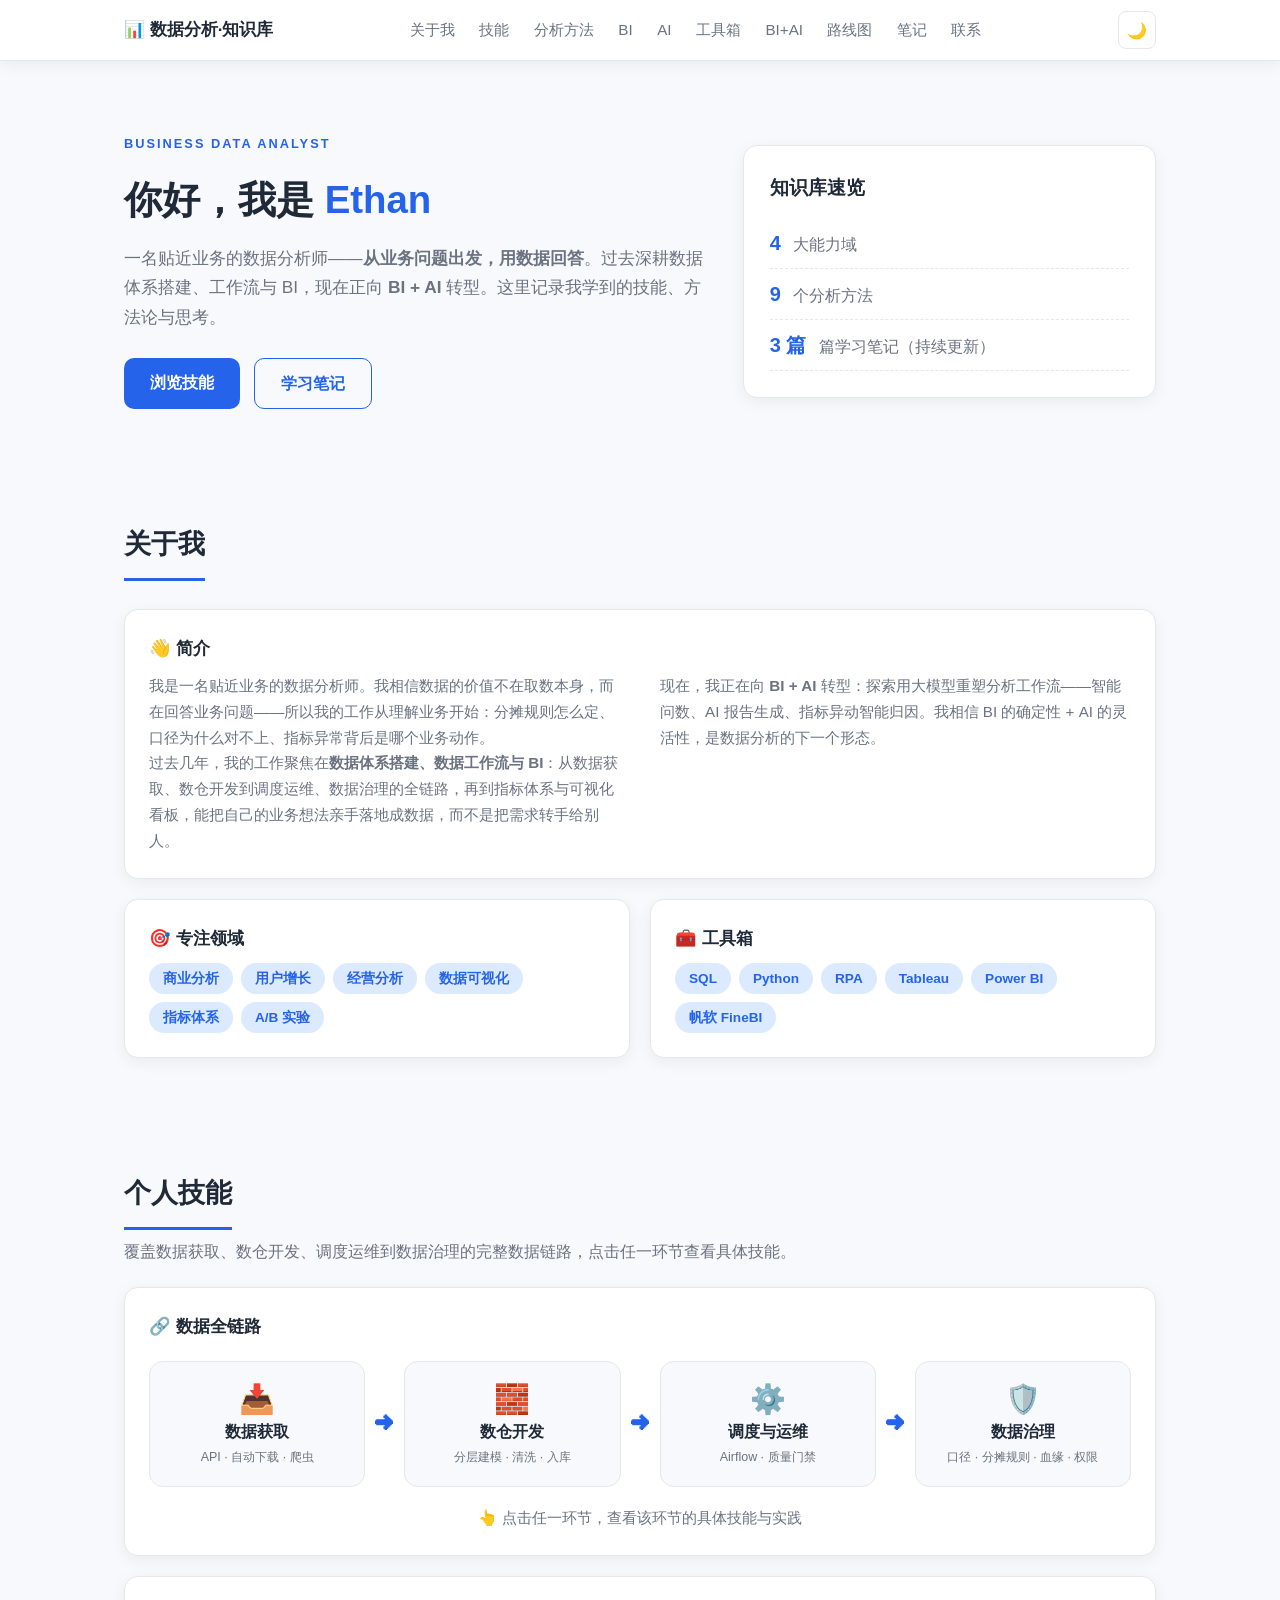
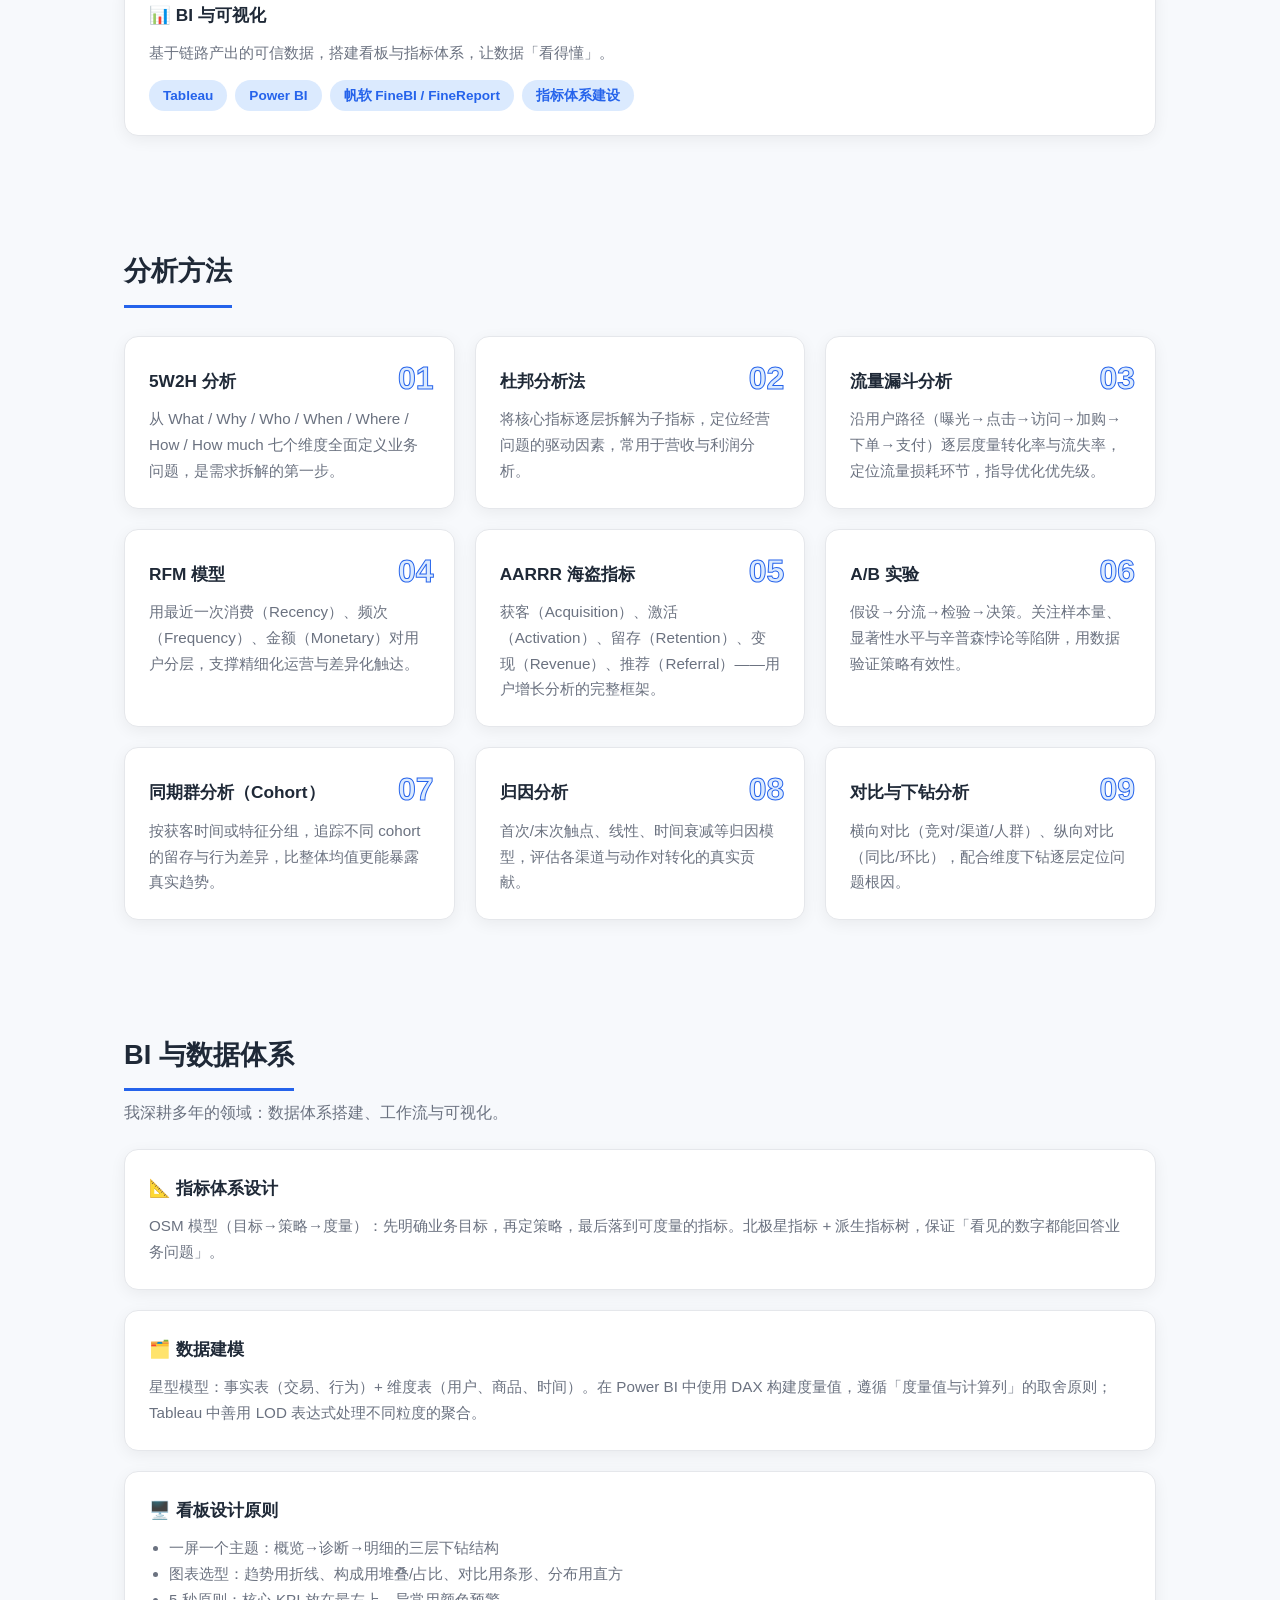
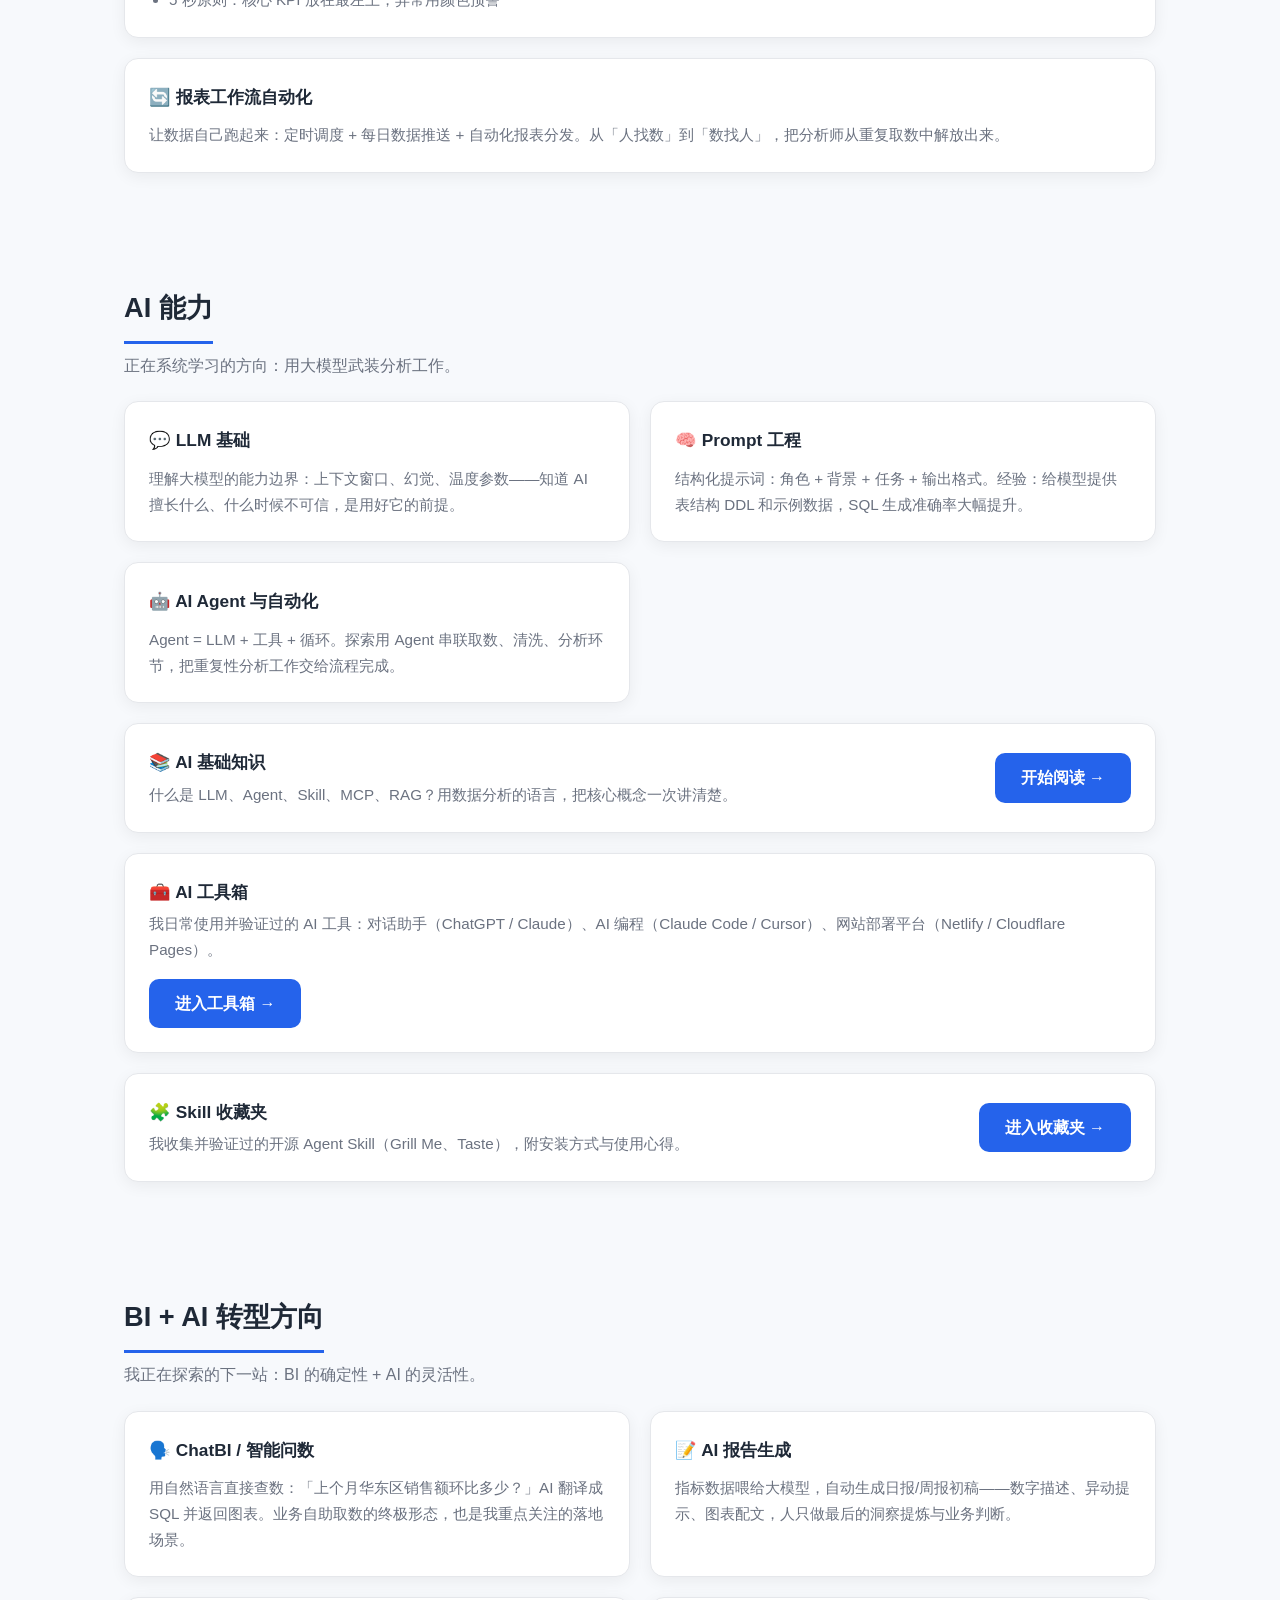
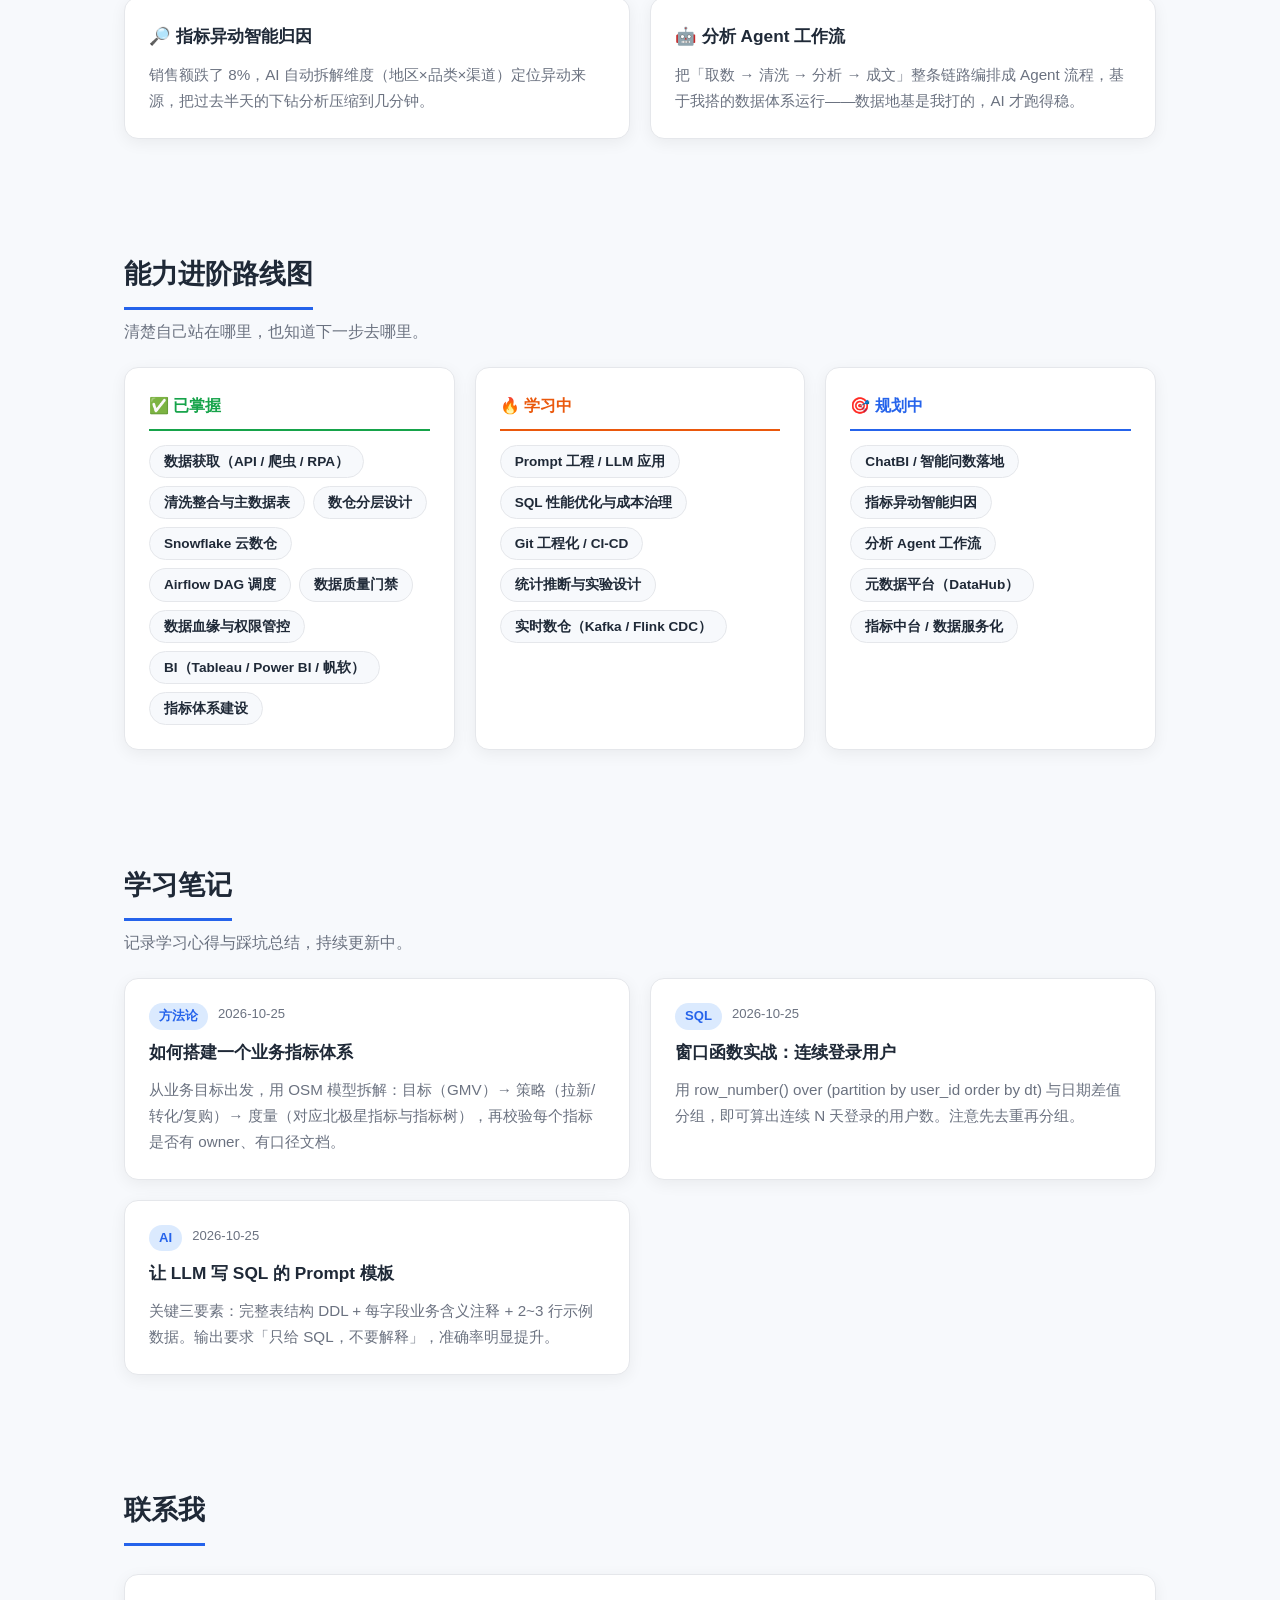
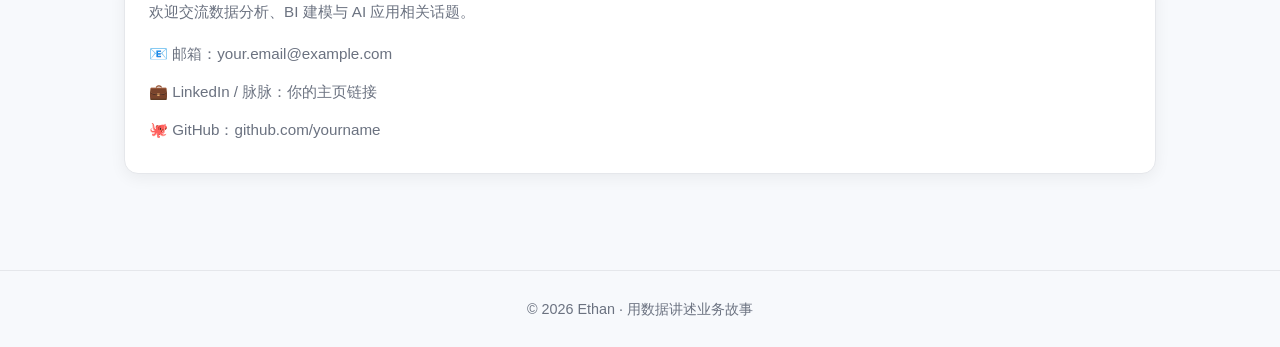
==== commit 2efce5af: "新增 AI 基础知识二级页面（ai-basics.html）：LLM/Agent/Skill/MCP/RAG 等概念速查" ====
--- a/index.html
+++ b/index.html
@@ -224,6 +224,13 @@
     </div>
     <div class="card" style="margin-top: 20px; display: flex; align-items: center; justify-content: space-between; gap: 16px; flex-wrap: wrap;">
       <div>
+        <h3 style="margin-bottom: 4px;">📚 AI 基础知识</h3>
+        <p>什么是 LLM、Agent、Skill、MCP、RAG？用数据分析的语言，把核心概念一次讲清楚。</p>
+      </div>
+      <a class="btn btn-primary" href="ai-basics.html">开始阅读 →</a>
+    </div>
+    <div class="card" style="margin-top: 20px; display: flex; align-items: center; justify-content: space-between; gap: 16px; flex-wrap: wrap;">
+      <div>
         <h3 style="margin-bottom: 4px;">🧰 AI 工具箱</h3>
         <p>我日常使用并验证过的 AI 工具：对话助手（ChatGPT / Claude）、AI 编程（Claude Code / Cursor）、网站部署平台（Netlify / Cloudflare Pages）。</p>
       </div>
--- a/css/style.css
+++ b/css/style.css
@@ -194,6 +194,16 @@
 }
 .skill-block > p { font-size: .9rem; }
 .skill-block a { word-break: break-all; }
+
+/* AI 基础知识 */
+.term-card { scroll-margin-top: 80px; }
+.term-en { font-size: .78rem; font-weight: 400; color: var(--muted); }
+.term-oneline {
+  color: var(--accent); font-weight: 600; font-size: .95rem;
+  padding: 10px 14px; margin: 8px 0 10px;
+  background: var(--accent-light); border-radius: 8px;
+}
+.term-detail { font-size: .92rem; }
 .prompt-box { position: relative; margin-top: 14px; }
 .prompt-box pre {
   background: var(--bg); border: 1px solid var(--border); border-radius: 10px;
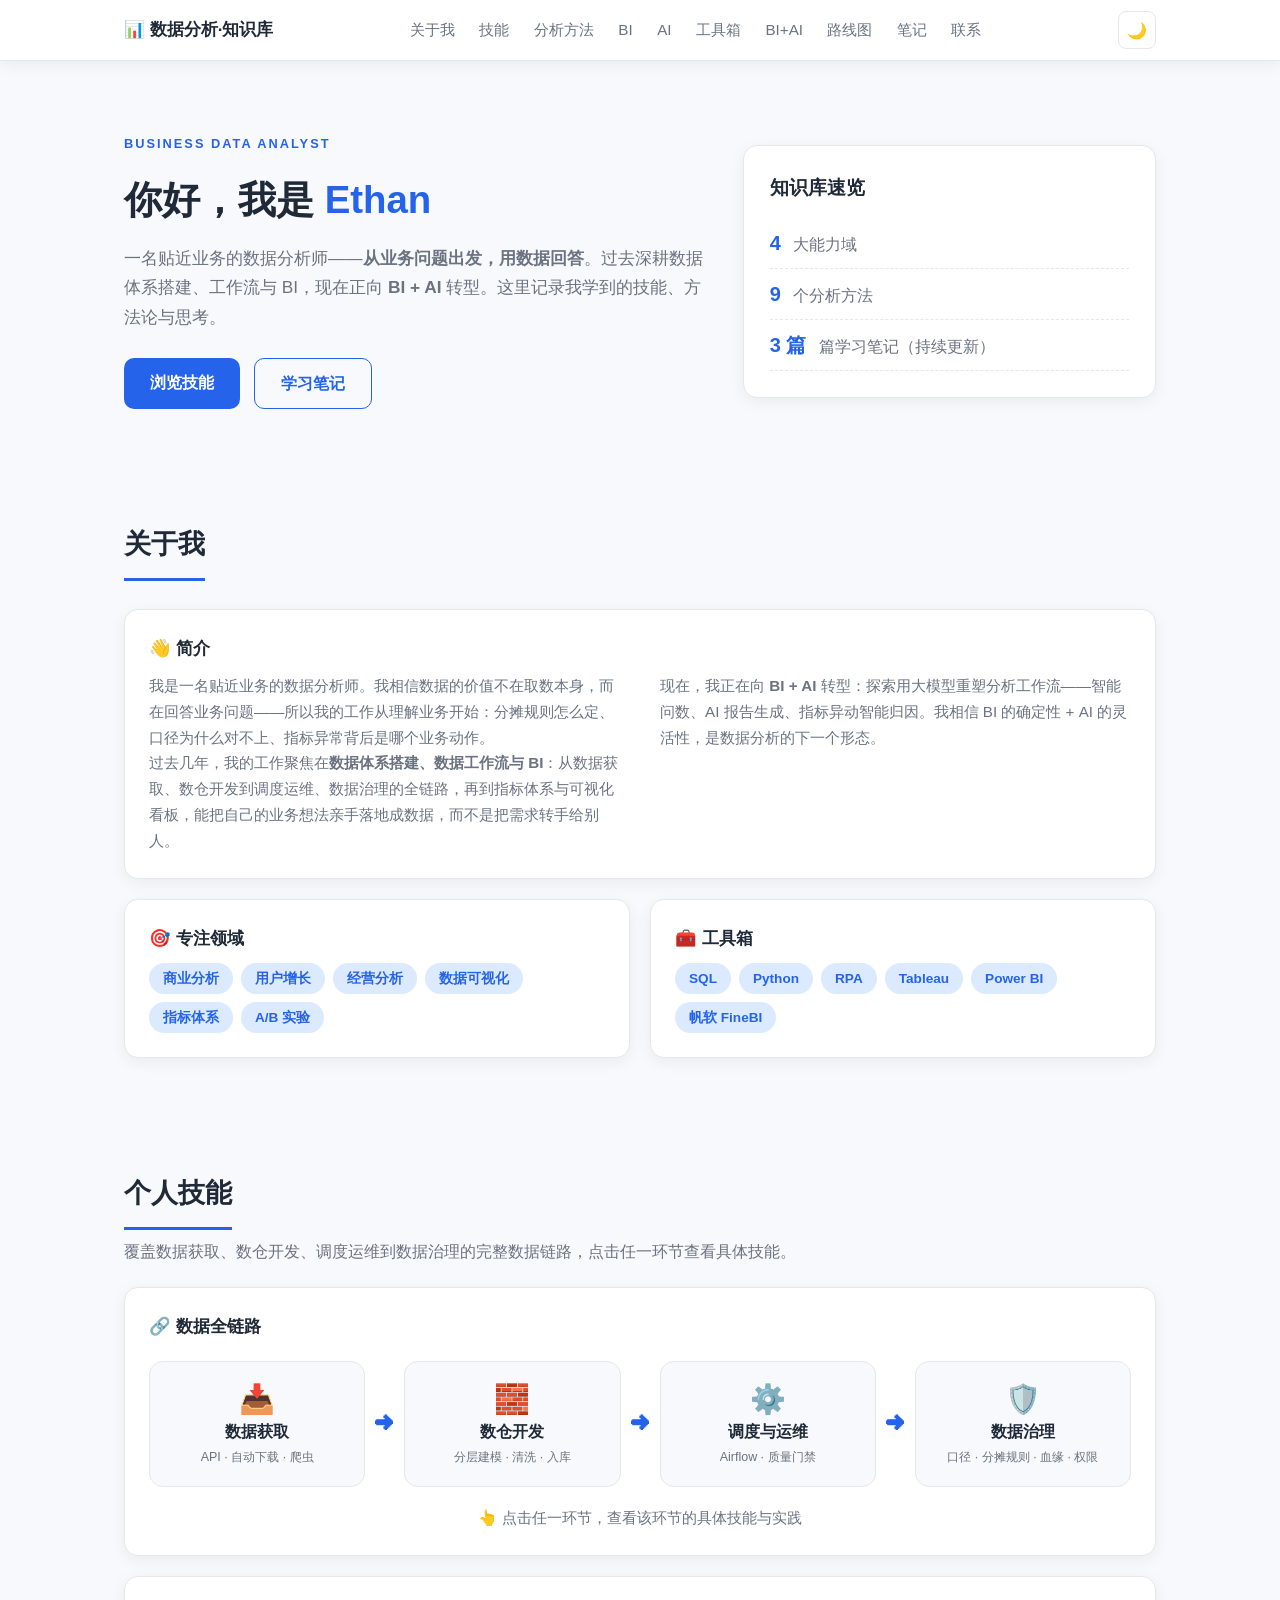
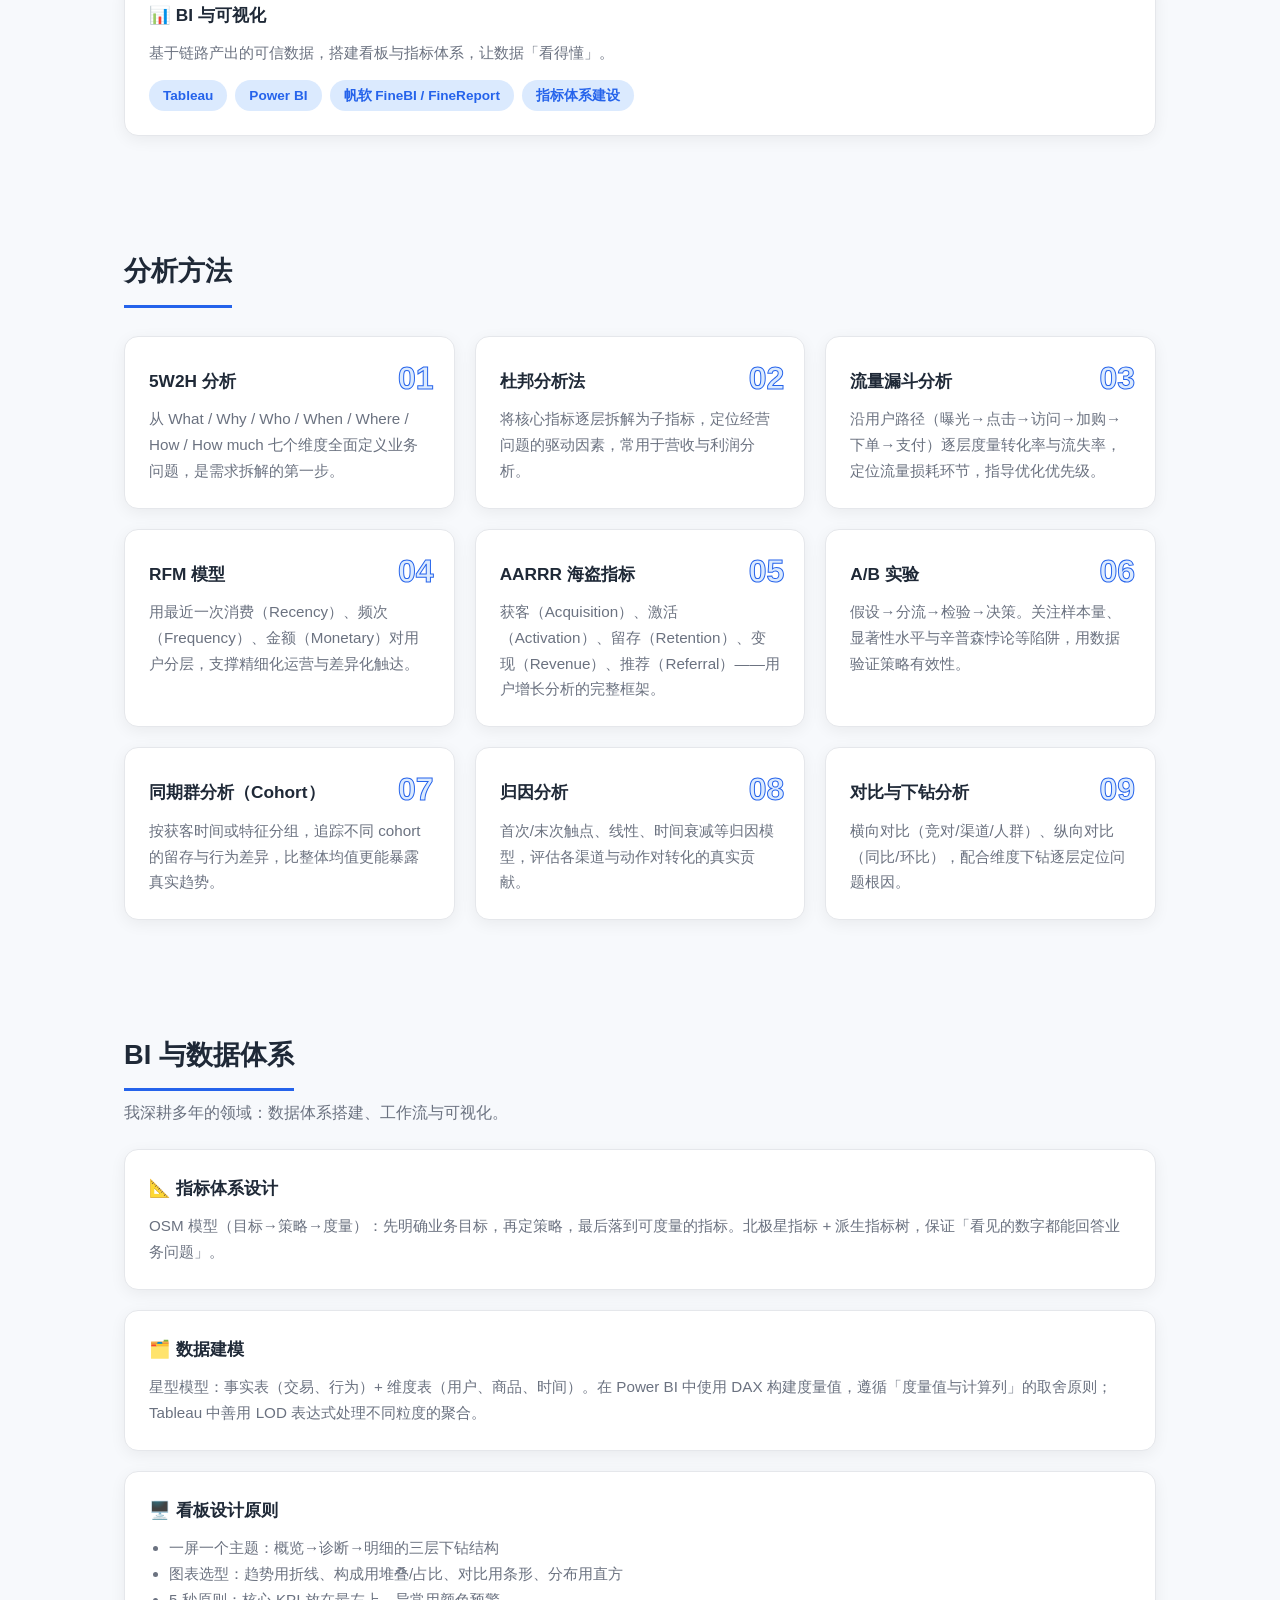
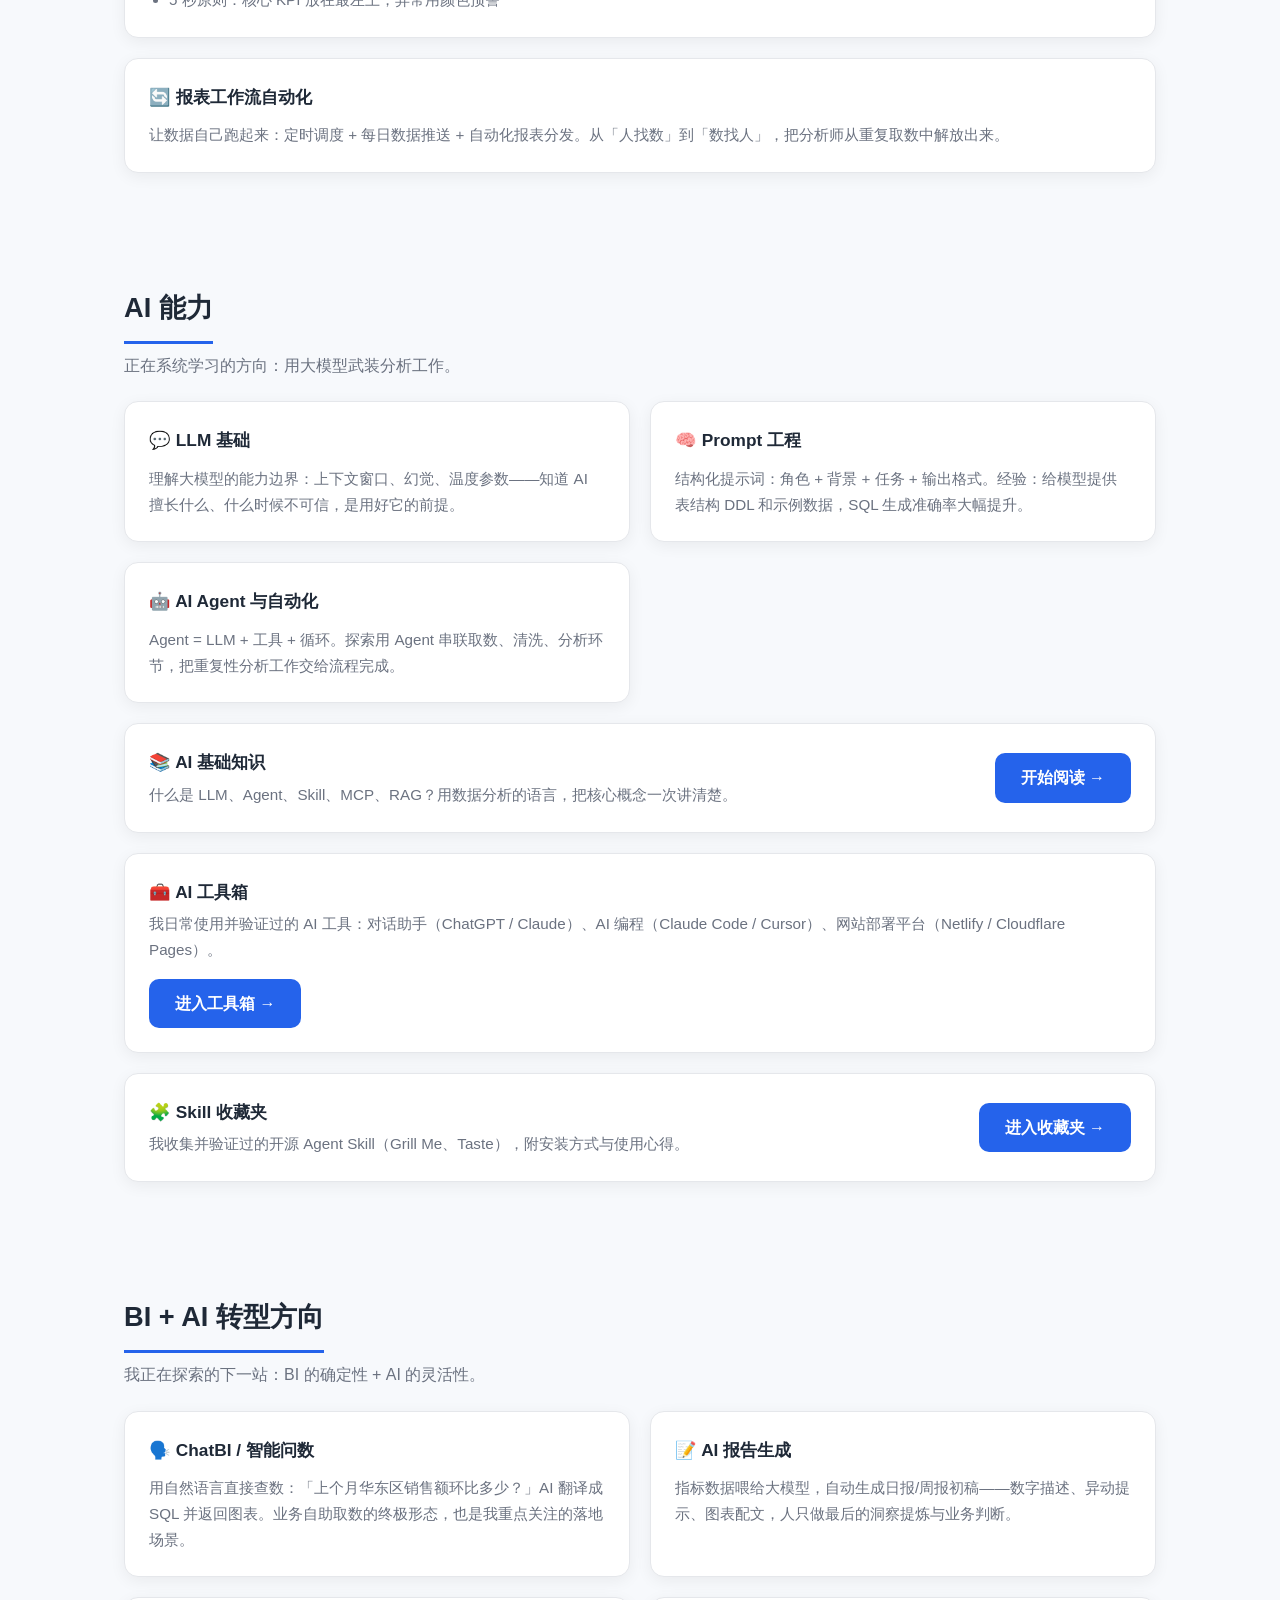
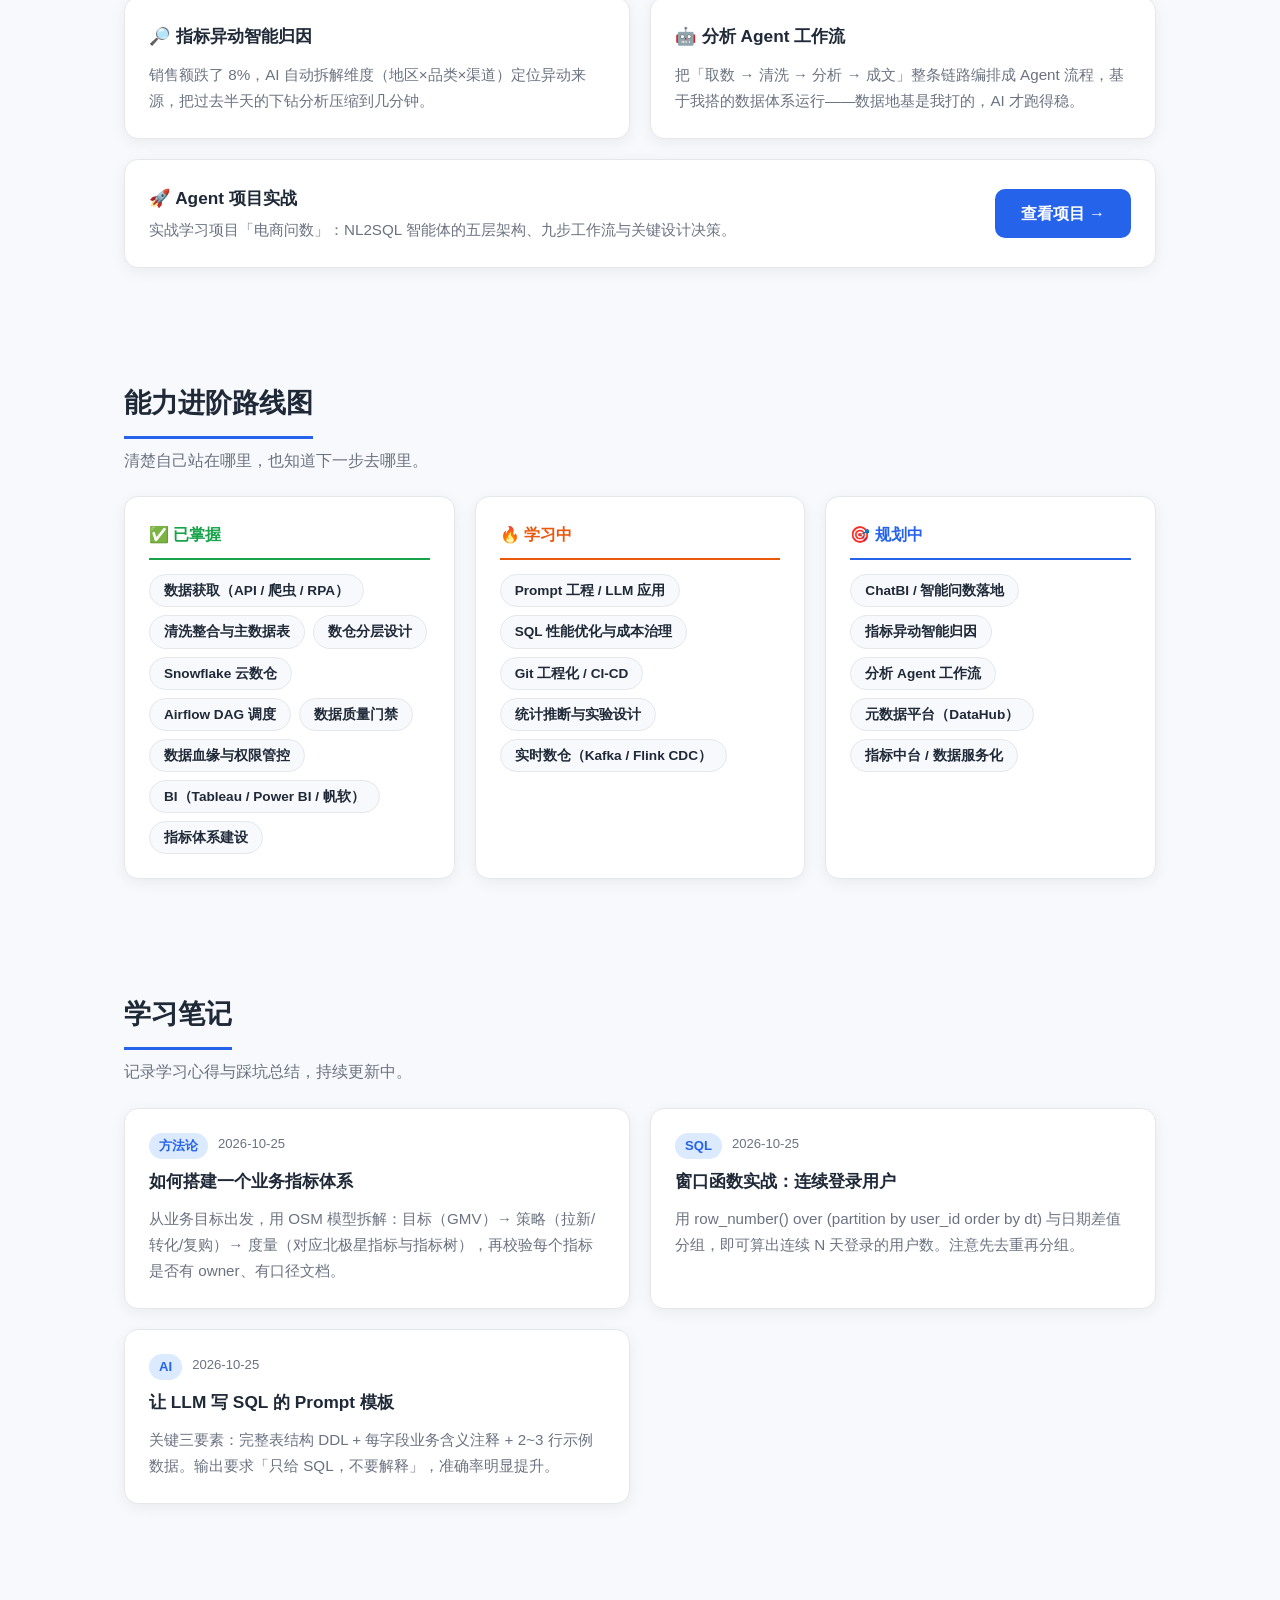
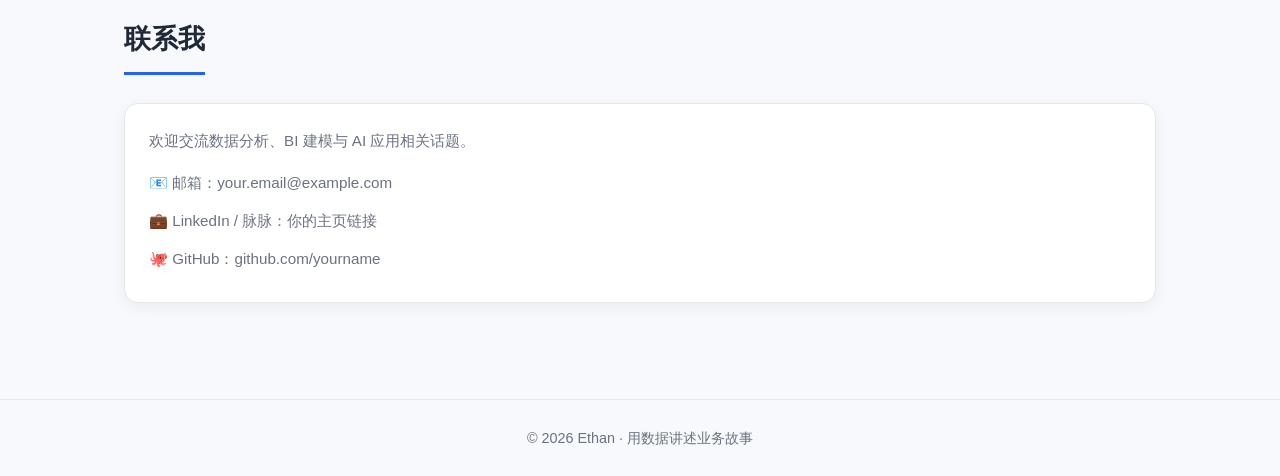
==== commit 67bb65b6: "新增 Agent 项目实战二级页面（agent-projects.html），首收录电商问数 NL2SQL 项目" ====
--- a/index.html
+++ b/index.html
@@ -267,6 +267,13 @@
         <p>把「取数 → 清洗 → 分析 → 成文」整条链路编排成 Agent 流程，基于我搭的数据体系运行——数据地基是我打的，AI 才跑得稳。</p>
       </div>
     </div>
+    <div class="card" style="margin-top: 20px; display: flex; align-items: center; justify-content: space-between; gap: 16px; flex-wrap: wrap;">
+      <div>
+        <h3 style="margin-bottom: 4px;">🚀 Agent 项目实战</h3>
+        <p>实战学习项目「电商问数」：NL2SQL 智能体的五层架构、九步工作流与关键设计决策。</p>
+      </div>
+      <a class="btn btn-primary" href="agent-projects.html">查看项目 →</a>
+    </div>
   </section>
 
   <!-- 能力进阶路线图 -->
--- a/css/style.css
+++ b/css/style.css
@@ -197,6 +197,17 @@
 
 /* AI 基础知识 */
 .term-card { scroll-margin-top: 80px; }
+.overview-card { grid-column: 1 / -1; }
+.overview-card h3 { font-size: 1.25rem; }
+.overview-flow {
+  font-family: Consolas, "Courier New", monospace; font-size: .85rem; line-height: 1.8;
+  background: var(--bg); border: 1px solid var(--border); border-radius: 10px;
+  padding: 14px 16px; color: var(--muted); margin: 12px 0;
+}
+.overview-formula {
+  color: var(--accent); font-weight: 700; font-size: 1.05rem;
+  text-align: center; margin: 14px 0;
+}
 .term-en { font-size: .78rem; font-weight: 400; color: var(--muted); }
 .term-oneline {
   color: var(--accent); font-weight: 600; font-size: .95rem;
@@ -204,6 +215,35 @@
   background: var(--accent-light); border-radius: 8px;
 }
 .term-detail { font-size: .92rem; }
+.term-example {
+  font-size: .88rem; color: var(--muted);
+  border-top: 1px dashed var(--border); margin-top: 12px; padding-top: 10px;
+}
+
+/* Agent 项目 */
+.project-list { display: grid; gap: 24px; margin-top: 10px; }
+.project-card { padding: 30px; }
+.project-status {
+  font-size: .8rem; font-weight: 600; border: 1px solid;
+  border-radius: 999px; padding: 2px 10px;
+}
+.project-name { font-size: 1.35rem; margin-bottom: 6px; }
+.project-stages { display: grid; grid-template-columns: repeat(2, 1fr); gap: 10px; margin-top: 10px; }
+.stage-item {
+  display: flex; gap: 10px; align-items: flex-start;
+  background: var(--bg); border: 1px solid var(--border); border-radius: 10px;
+  padding: 10px 14px;
+}
+.stage-no {
+  flex-shrink: 0; width: 22px; height: 22px; border-radius: 50%;
+  background: var(--accent); color: #fff; font-size: .75rem; font-weight: 700;
+  display: flex; align-items: center; justify-content: center; margin-top: 2px;
+}
+.stage-item strong { display: block; font-size: .9rem; color: var(--text); }
+.stage-item span { font-size: .8rem; color: var(--muted); }
+@media (max-width: 700px) {
+  .project-stages { grid-template-columns: 1fr; }
+}
 .prompt-box { position: relative; margin-top: 14px; }
 .prompt-box pre {
   background: var(--bg); border: 1px solid var(--border); border-radius: 10px;
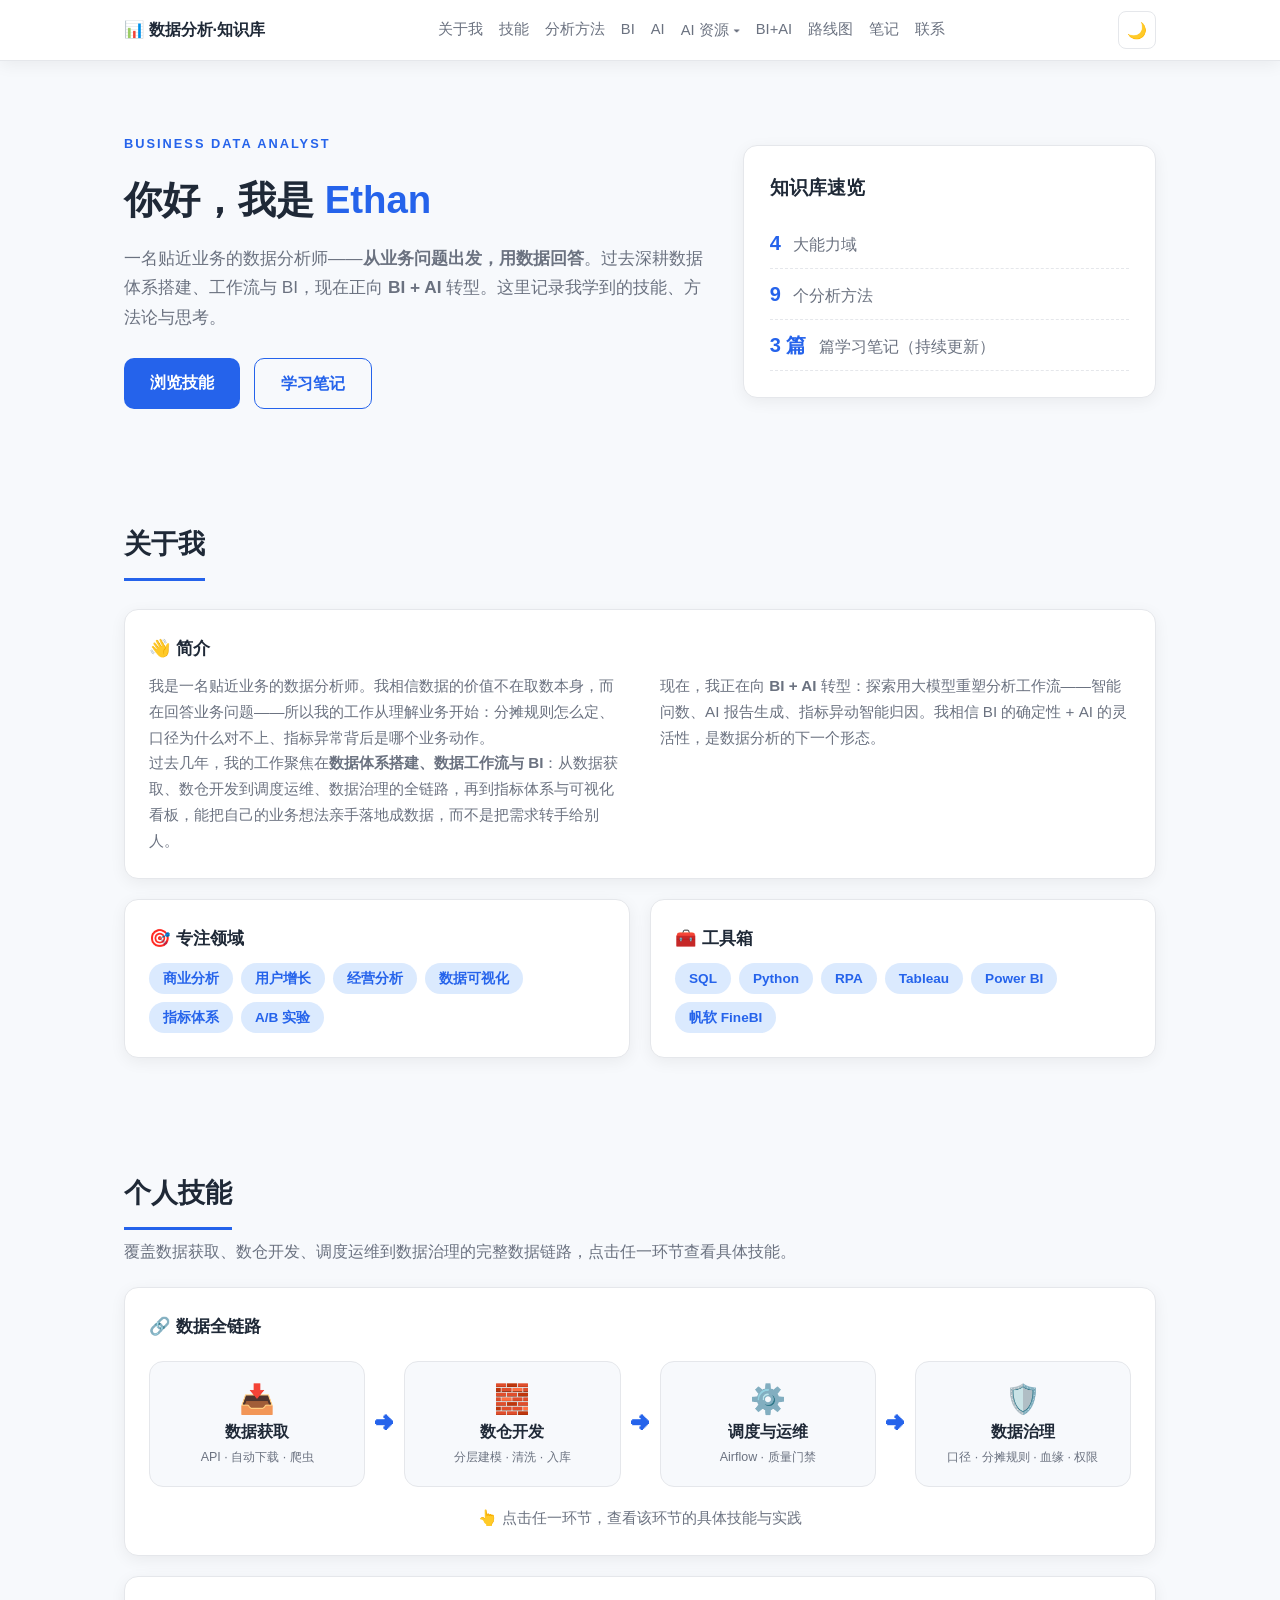
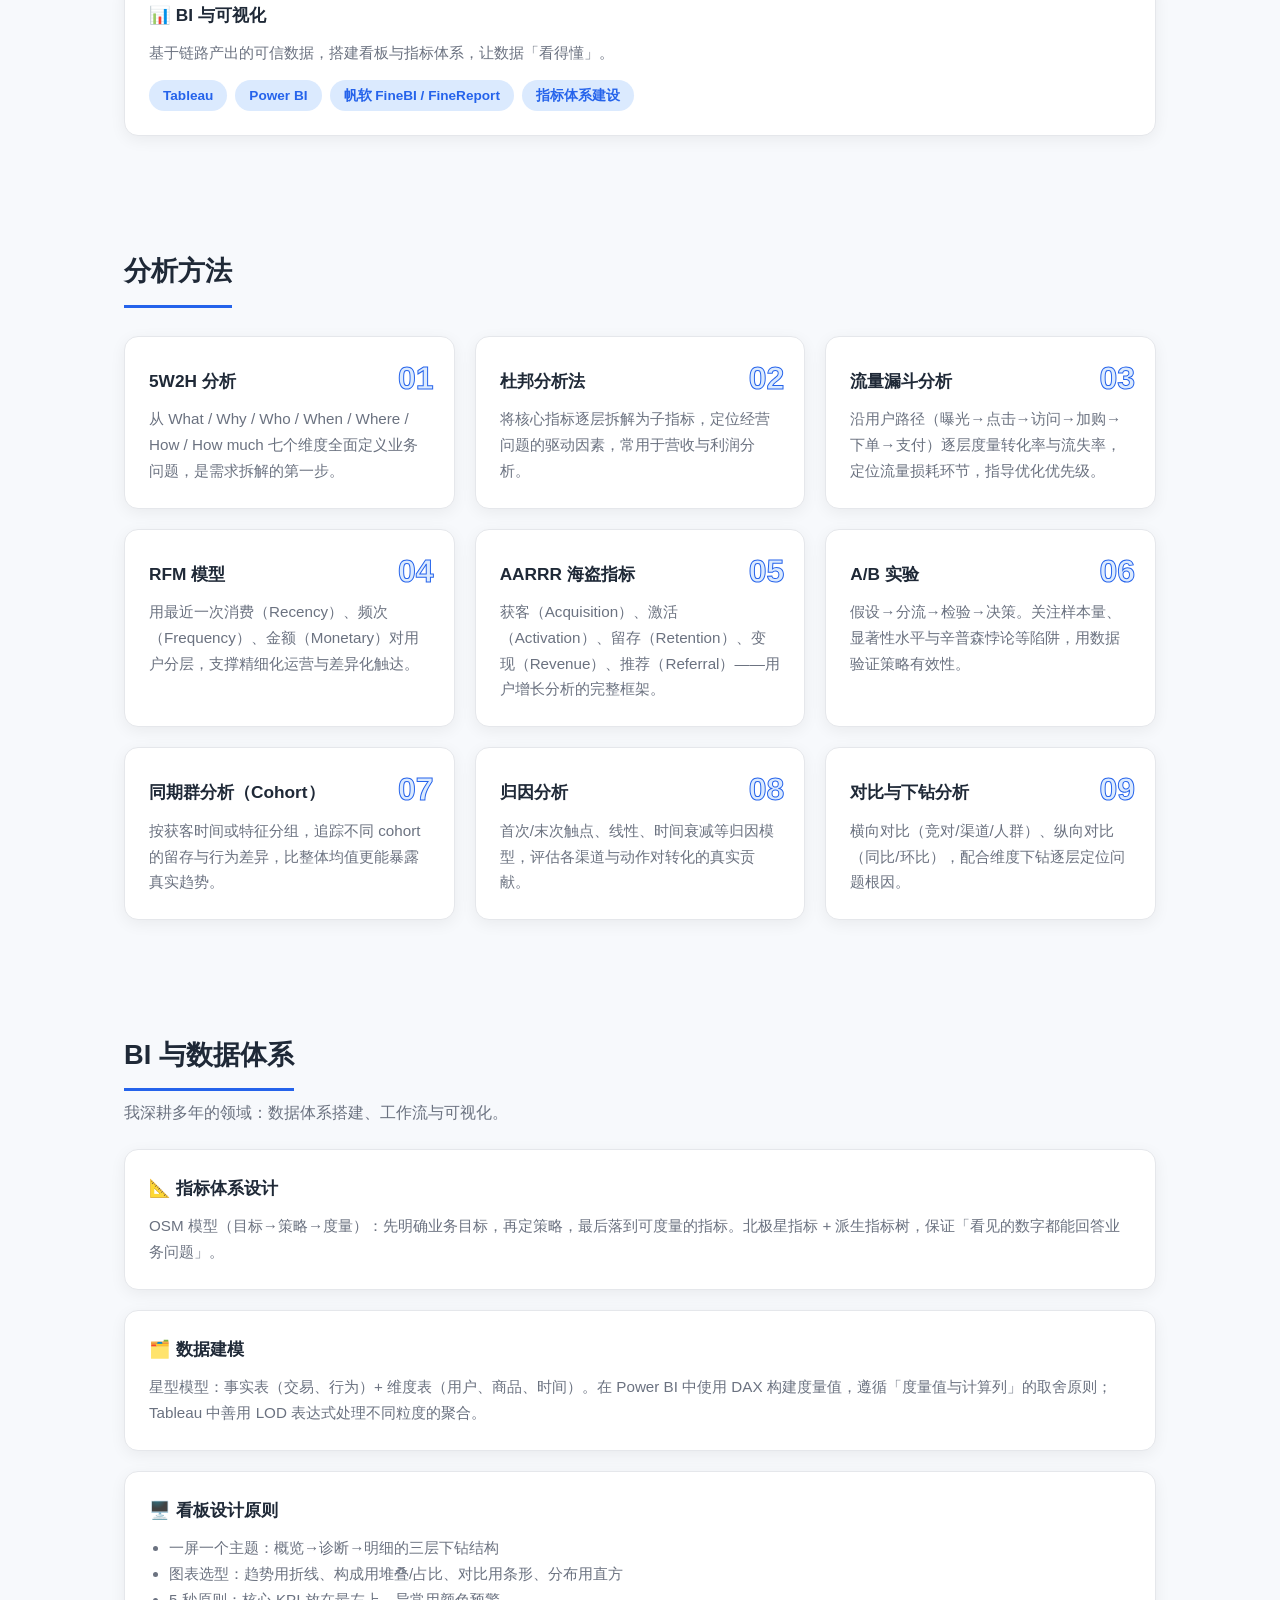
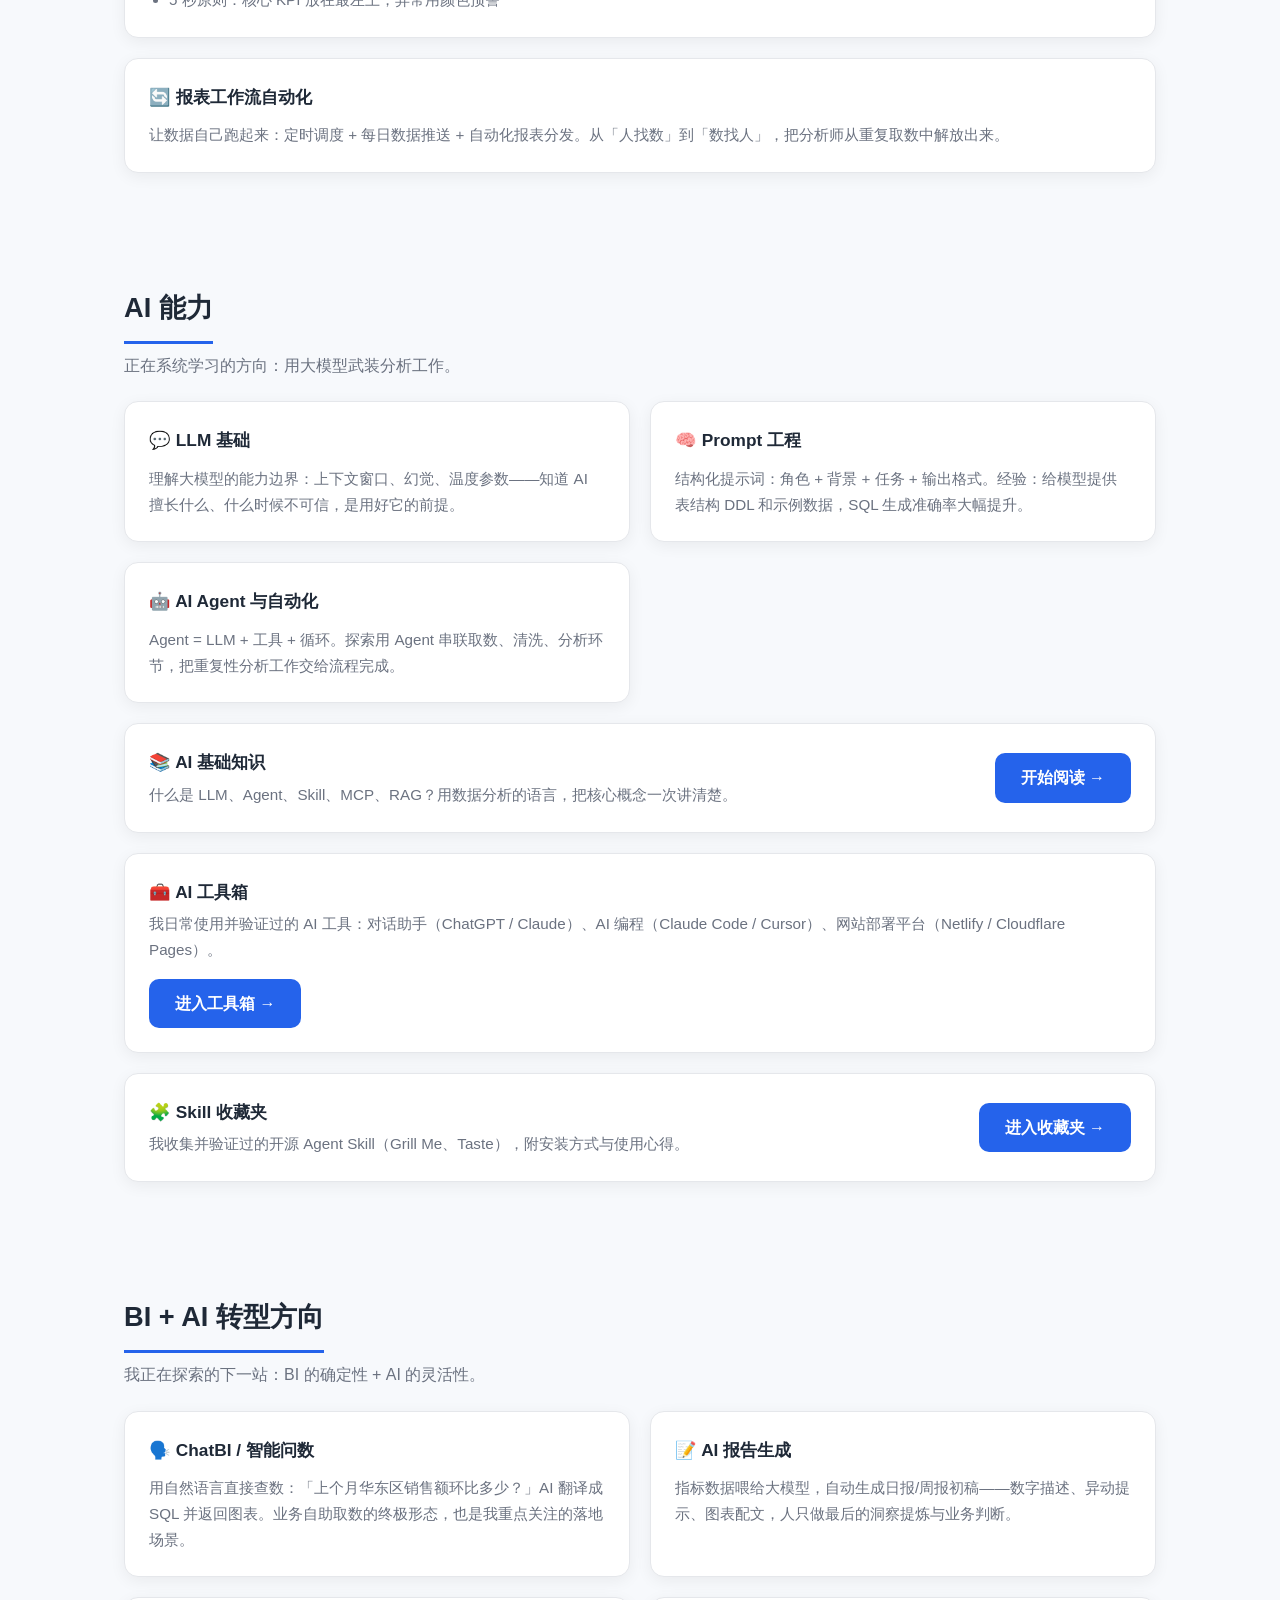
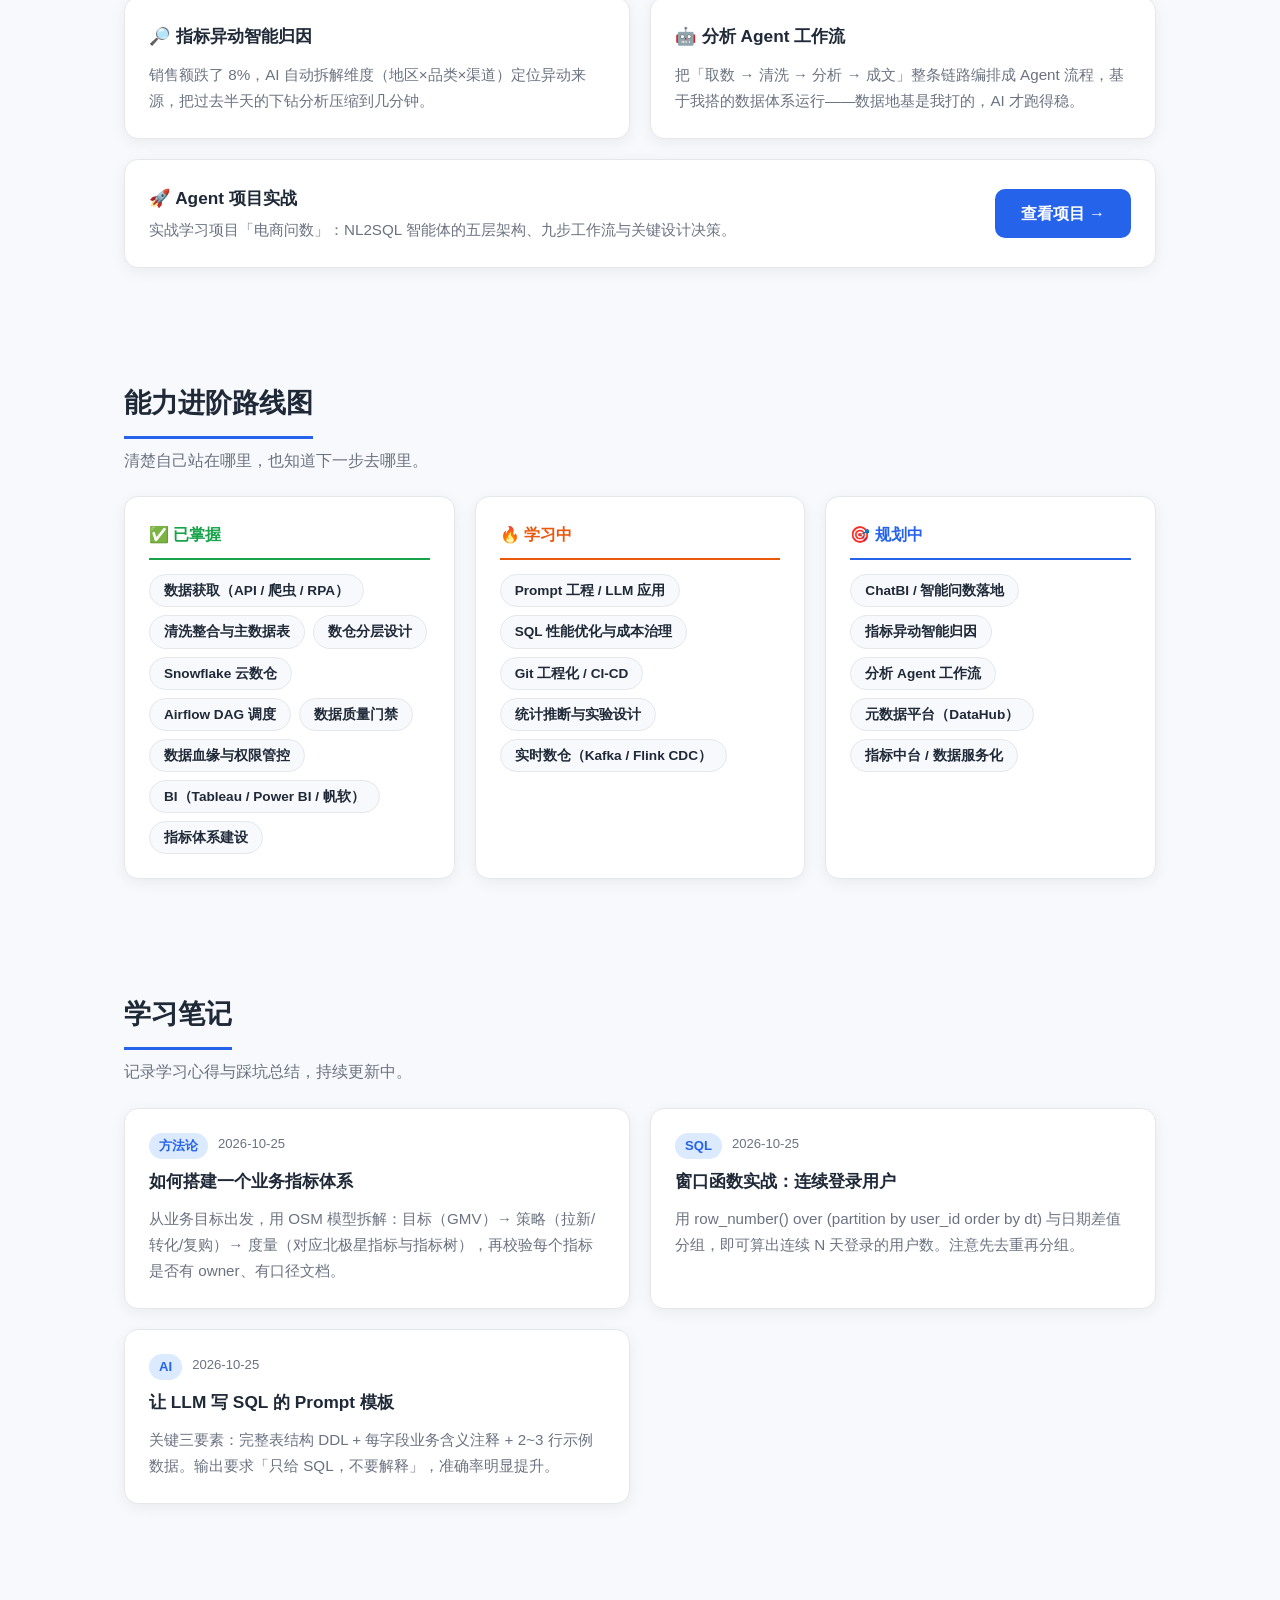
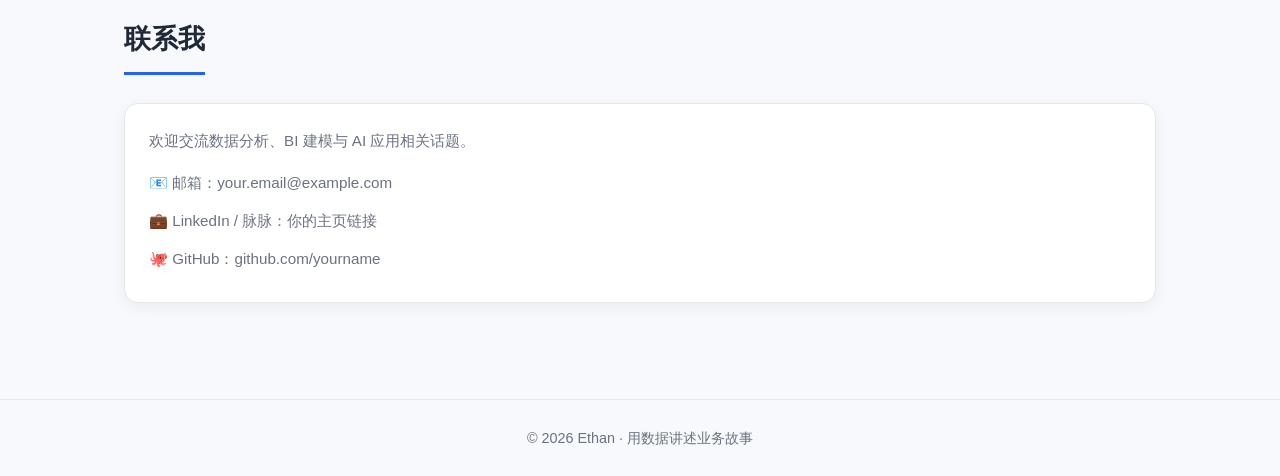
==== commit 30b7c13e: "导航栏新增「AI 资源」下拉菜单，收纳四个二级页面入口；悬停/点击均可展开" ====
--- a/index.html
+++ b/index.html
@@ -14,16 +14,25 @@
   <div class="container nav-inner">
     <a class="logo" href="#hero">📊 <span>数据分析·知识库</span></a>
     <nav id="nav">
-      <a href="#about">关于我</a>
-      <a href="#skills">技能</a>
-      <a href="#methods">分析方法</a>
-      <a href="#bi">BI</a>
-      <a href="#ai">AI</a>
-      <a href="toolbox.html">工具箱</a>
-      <a href="#biai">BI+AI</a>
-      <a href="#roadmap">路线图</a>
-      <a href="#notes">笔记</a>
-      <a href="#contact">联系</a>
+      <a href="index.html#about">关于我</a>
+      <a href="index.html#skills">技能</a>
+      <a href="index.html#methods">分析方法</a>
+      <a href="index.html#bi">BI</a>
+      <a href="index.html#ai">AI</a>
+
+    <div class="nav-drop">
+      <button class="nav-drop-btn" type="button">AI 资源 ▾</button>
+      <div class="nav-drop-menu">
+        <a href="ai-basics.html">📚 AI 基础知识</a>
+        <a href="toolbox.html">🧰 AI 工具箱</a>
+        <a href="skills.html">🧩 Skill 收藏夹</a>
+        <a href="agent-projects.html">🚀 Agent 项目</a>
+      </div>
+    </div>
+      <a href="index.html#biai">BI+AI</a>
+      <a href="index.html#roadmap">路线图</a>
+      <a href="index.html#notes">笔记</a>
+      <a href="index.html#contact">联系</a>
     </nav>
     <button class="theme-toggle" id="themeToggle" aria-label="切换主题">🌙</button>
     <button class="menu-btn" id="menuBtn" aria-label="菜单">☰</button>
--- a/css/style.css
+++ b/css/style.css
@@ -42,12 +42,36 @@
   border-bottom: 1px solid var(--border);
   box-shadow: var(--shadow);
 }
-.nav-inner { display: flex; align-items: center; justify-content: space-between; height: 60px; }
-.logo { font-weight: 700; text-decoration: none; color: var(--text); font-size: 1.05rem; }
+.nav-inner { display: flex; align-items: center; justify-content: space-between; height: 60px; gap: 10px; }
+.logo { font-weight: 700; text-decoration: none; color: var(--text); font-size: 1.02rem; white-space: nowrap; flex-shrink: 0; }
 .logo .accent, .accent { color: var(--accent); }
+nav {
+  display: flex; flex-wrap: nowrap; justify-content: flex-end;
+  align-items: center; min-width: 0;
+}
 nav a {
-  color: var(--muted); text-decoration: none; margin: 0 10px; font-size: .95rem;
-}
+  color: var(--muted); text-decoration: none; margin: 0 8px; font-size: .92rem;
+  white-space: nowrap; flex-shrink: 0;
+}
+
+/* 导航下拉菜单：AI 资源 */
+.nav-drop { position: relative; display: flex; align-items: center; height: 60px; }
+.nav-drop-btn {
+  background: none; border: none; font-family: inherit; font-size: .92rem;
+  color: var(--muted); cursor: pointer; margin: 0 8px; padding: 0; white-space: nowrap;
+}
+.nav-drop-btn:hover { color: var(--accent); }
+.nav-drop-menu {
+  display: none; position: absolute; top: 100%; right: 0;
+  background: var(--card); border: 1px solid var(--border); border-radius: 12px;
+  box-shadow: var(--shadow); padding: 8px; min-width: 190px; z-index: 300;
+}
+.nav-drop-menu a {
+  display: block; margin: 0; padding: 9px 12px; border-radius: 8px;
+  font-size: .9rem; white-space: nowrap; color: var(--text);
+}
+.nav-drop-menu a:hover { background: var(--accent-light); color: var(--accent); }
+.nav-drop:hover .nav-drop-menu, .nav-drop.open .nav-drop-menu { display: block; }
 nav a:hover { color: var(--accent); }
 .theme-toggle, .menu-btn {
   background: none; border: 1px solid var(--border); border-radius: 8px;
@@ -244,6 +268,55 @@
 @media (max-width: 700px) {
   .project-stages { grid-template-columns: 1fr; }
 }
+
+/* 项目详情页：五层架构 */
+.arch-stack { display: flex; flex-direction: column-reverse; gap: 10px; }
+.arch-layer {
+  border: 1.5px solid var(--border); border-left: 4px solid var(--accent);
+  border-radius: 10px; padding: 12px 18px; background: var(--bg);
+}
+.arch-layer strong { display: block; margin-bottom: 2px; }
+.arch-layer span { font-size: .88rem; color: var(--muted); }
+
+/* 项目详情页：流程图 */
+.flow { display: flex; flex-direction: column; align-items: center; padding: 10px 0; }
+.flow-node {
+  width: min(520px, 100%); text-align: center; font-weight: 700; font-size: .95rem;
+  background: var(--bg); border: 1.5px solid var(--accent); border-radius: 12px;
+  padding: 12px 16px;
+}
+.flow-node .flow-note { font-weight: 400; font-size: .8rem; color: var(--muted); margin-top: 3px; }
+.flow-start, .flow-end { border-color: #16a34a; }
+.flow-decision { border-style: dashed; }
+.flow-arrow { color: var(--accent); font-size: 1.1rem; padding: 4px 0; }
+.flow-branch-label { font-size: .85rem; color: var(--accent); font-weight: 600; margin: 6px 0; }
+.flow-branch { display: grid; grid-template-columns: repeat(3, 1fr); gap: 12px; width: 100%; max-width: 860px; }
+.flow-branch .flow-node { width: 100%; }
+.flow-split { display: grid; grid-template-columns: 1fr 1fr; gap: 12px; width: 100%; max-width: 860px; }
+.flow-pass, .flow-fail {
+  font-size: .85rem; text-align: center; padding: 8px 12px; border-radius: 10px;
+}
+.flow-pass { color: #16a34a; border: 1px dashed #16a34a; }
+.flow-fail { color: #dc2626; border: 1px dashed #dc2626; }
+
+/* 项目详情页：双栏与章节 */
+.two-col { display: grid; grid-template-columns: 1fr 1fr; gap: 20px; margin-top: 20px; }
+.chapter-grid { display: grid; grid-template-columns: repeat(2, 1fr); gap: 14px; margin-top: 20px; }
+.chapter-card { display: flex; gap: 12px; align-items: flex-start; padding: 16px 18px; }
+.chapter-card:hover { transform: none; }
+.chapter-no {
+  flex-shrink: 0; width: 28px; height: 28px; border-radius: 8px;
+  background: var(--accent-light); color: var(--accent);
+  font-weight: 800; font-size: .85rem;
+  display: flex; align-items: center; justify-content: center; margin-top: 2px;
+}
+.chapter-card strong { display: block; font-size: .92rem; margin-bottom: 2px; }
+.chapter-card p { font-size: .84rem; }
+
+@media (max-width: 800px) {
+  .two-col, .chapter-grid, .flow-split { grid-template-columns: 1fr; }
+  .flow-branch { grid-template-columns: 1fr; }
+}
 .prompt-box { position: relative; margin-top: 14px; }
 .prompt-box pre {
   background: var(--bg); border: 1px solid var(--border); border-radius: 10px;
@@ -295,17 +368,28 @@
 .reveal.visible { opacity: 1; transform: none; }
 
 /* Responsive */
+@media (max-width: 1100px) {
+  .menu-btn { display: block; }
+  #nav {
+    display: none; position: absolute; top: 60px; left: 0; right: 0;
+    background: var(--card); border-bottom: 1px solid var(--border);
+    flex-direction: column; align-items: stretch; padding: 14px 24px; gap: 4px;
+    overflow-y: auto; max-height: calc(100vh - 60px);
+  }
+  #nav.open { display: flex; }
+  #nav > a { margin: 0; padding: 10px 4px; border-bottom: 1px dashed var(--border); font-size: .95rem; }
+  #nav > a:last-of-type { border-bottom: none; }
+  .nav-drop { display: block; height: auto; }
+  .nav-drop-btn { width: 100%; text-align: left; margin: 0; padding: 10px 4px; border-bottom: 1px dashed var(--border); }
+  .nav-drop:hover .nav-drop-menu { display: none; }
+  .nav-drop.open .nav-drop-menu { display: block; }
+  .nav-drop-menu { position: static; box-shadow: none; border: none; background: transparent; padding: 0 0 0 14px; min-width: 0; }
+  .nav-drop-menu a { padding: 10px 4px; color: var(--muted); }
+}
 @media (max-width: 860px) {
   .hero-inner, .about-grid, .skills-grid, .methods-grid, .ai-grid, .roadmap-grid, .notes-list {
     grid-template-columns: 1fr;
   }
   .about-intro-text { columns: 1; }
-  .menu-btn { display: block; }
-  #nav {
-    display: none; position: absolute; top: 60px; left: 0; right: 0;
-    background: var(--card); border-bottom: 1px solid var(--border);
-    flex-direction: column; padding: 14px 24px; gap: 10px;
-  }
-  #nav.open { display: flex; }
   .hero h1 { font-size: 1.8rem; }
 }
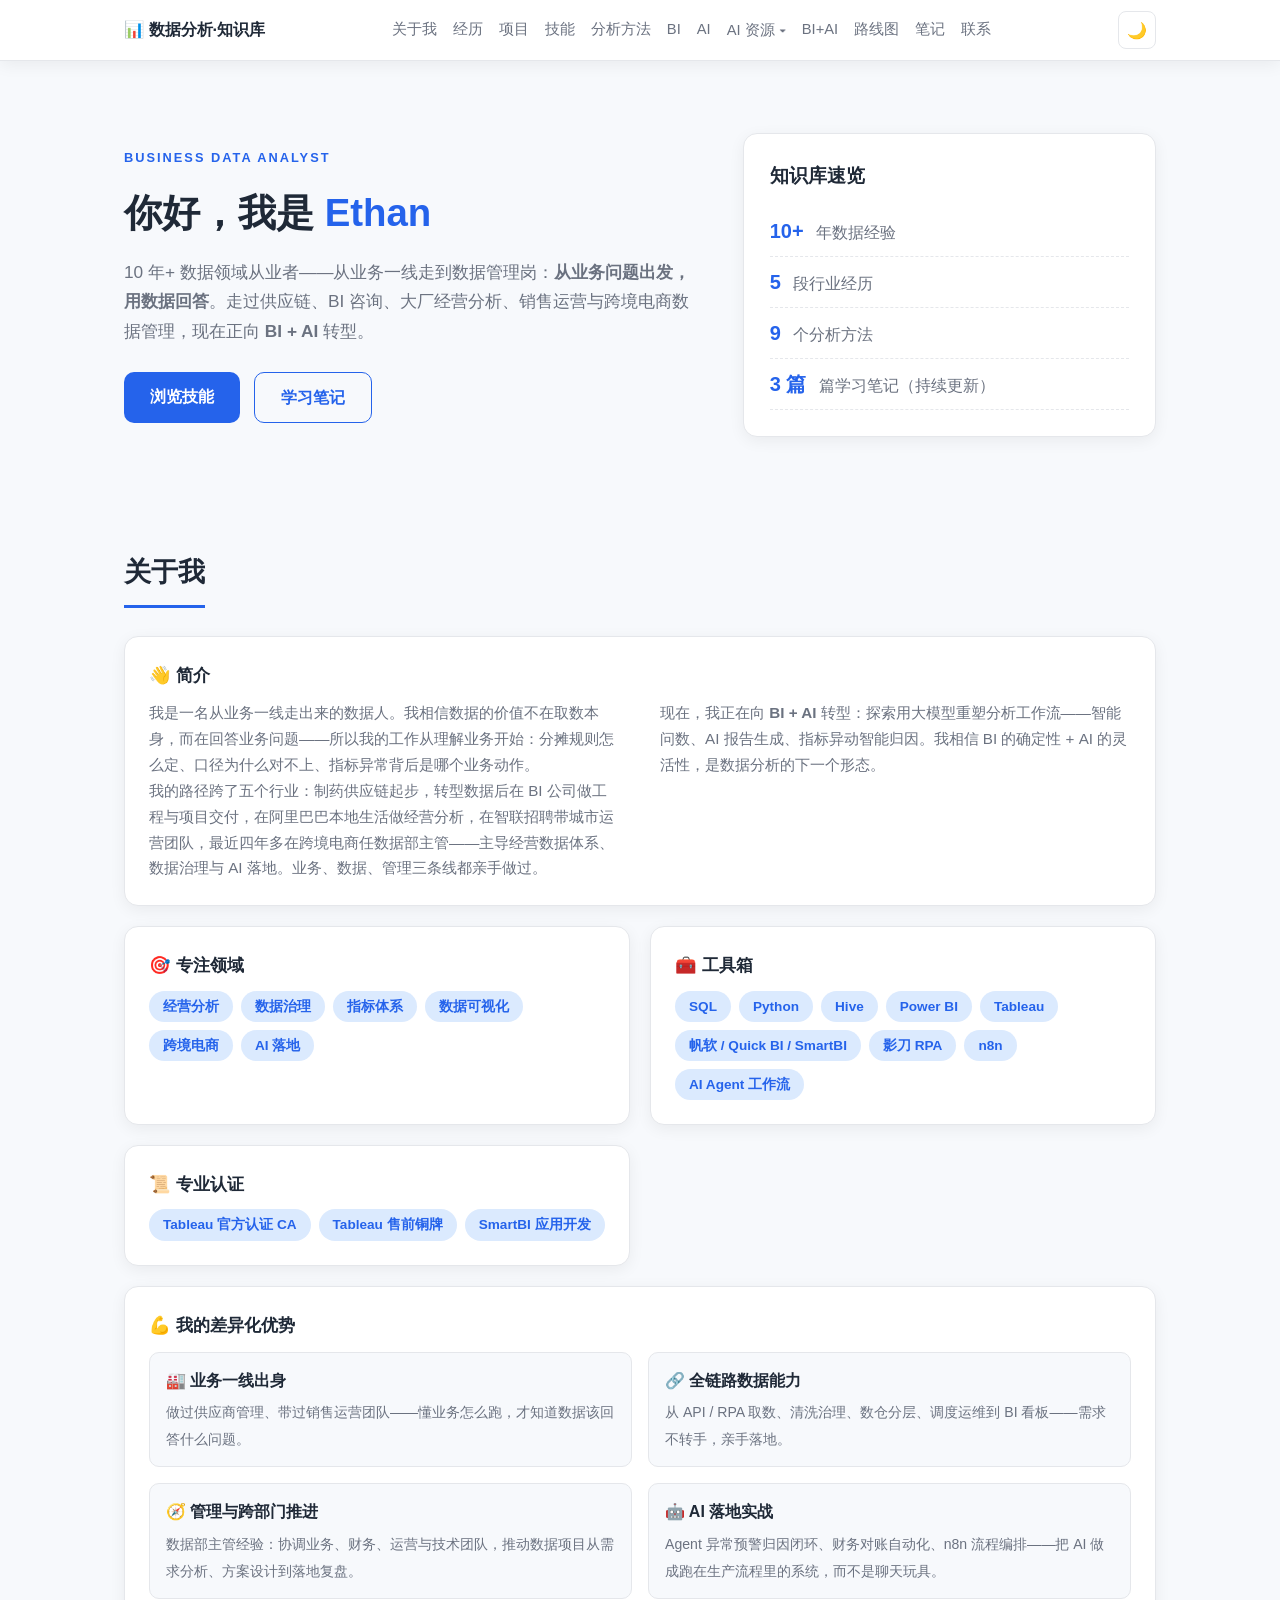
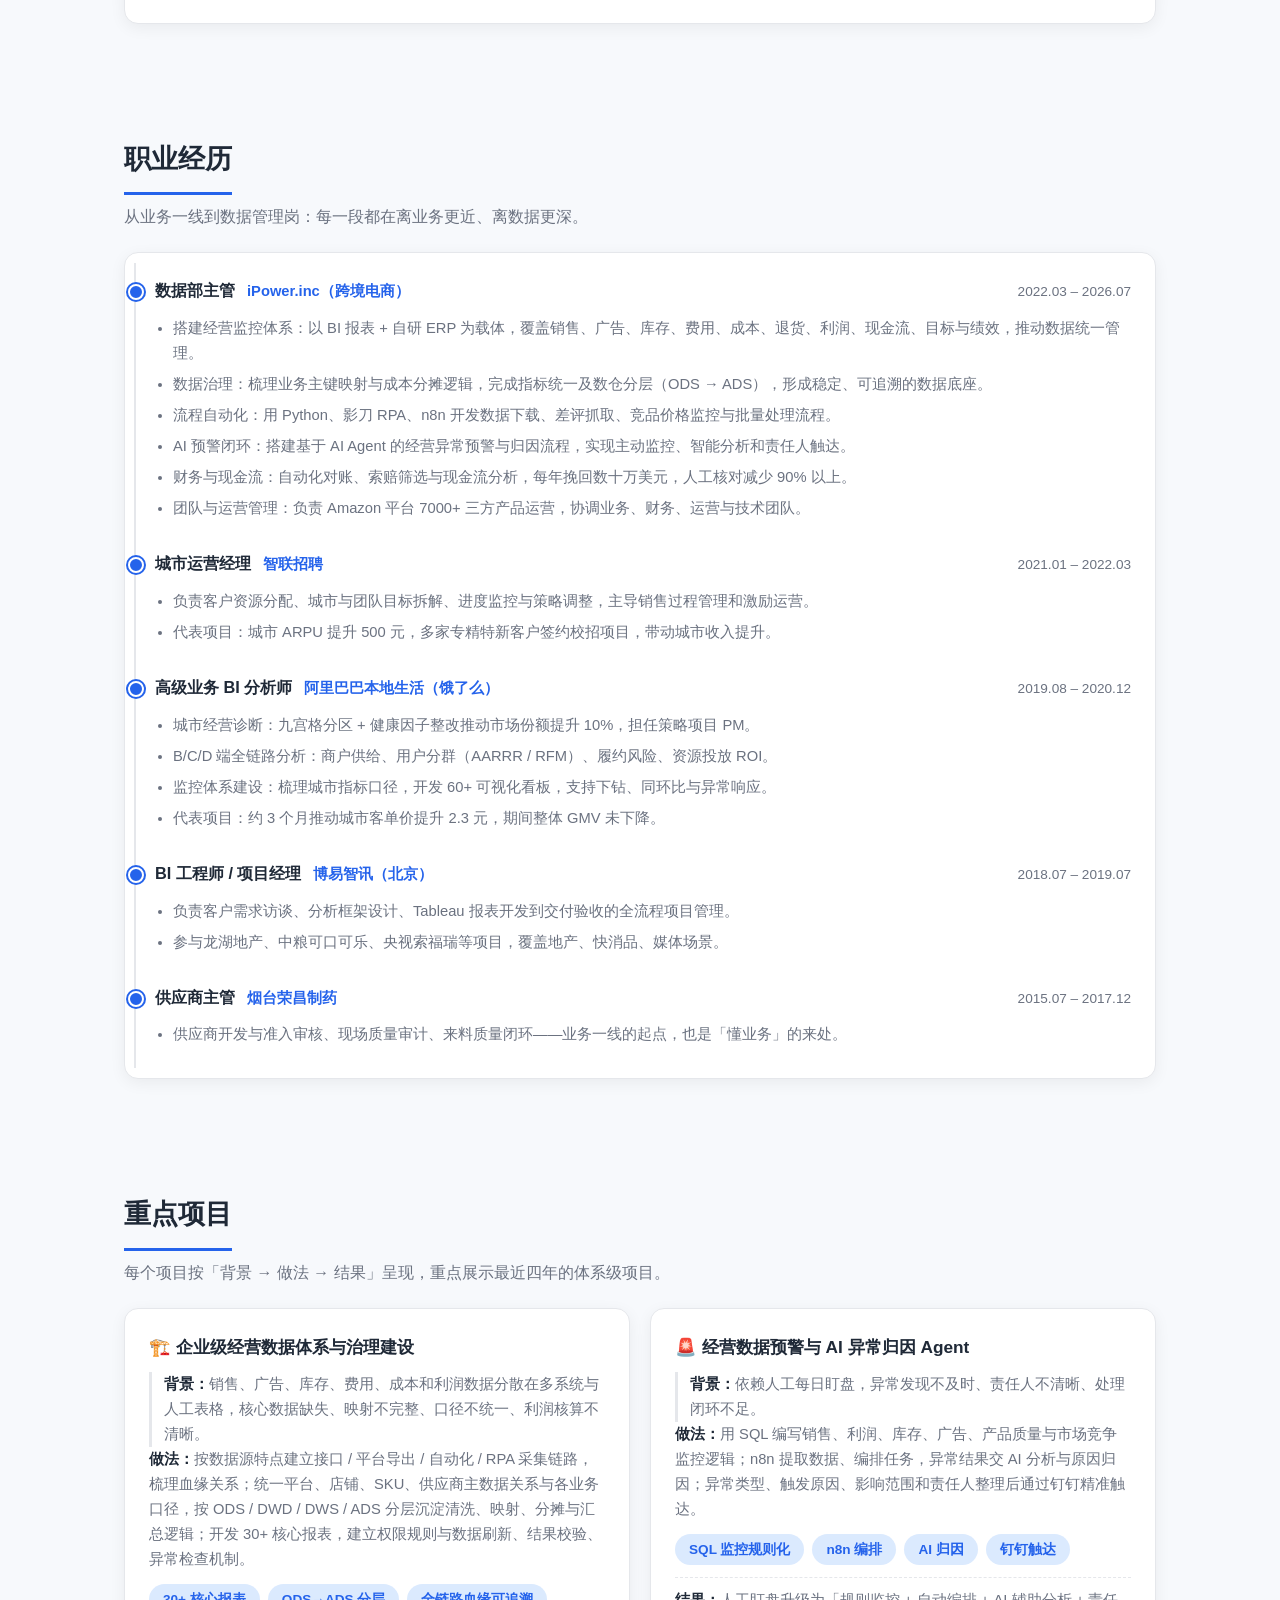
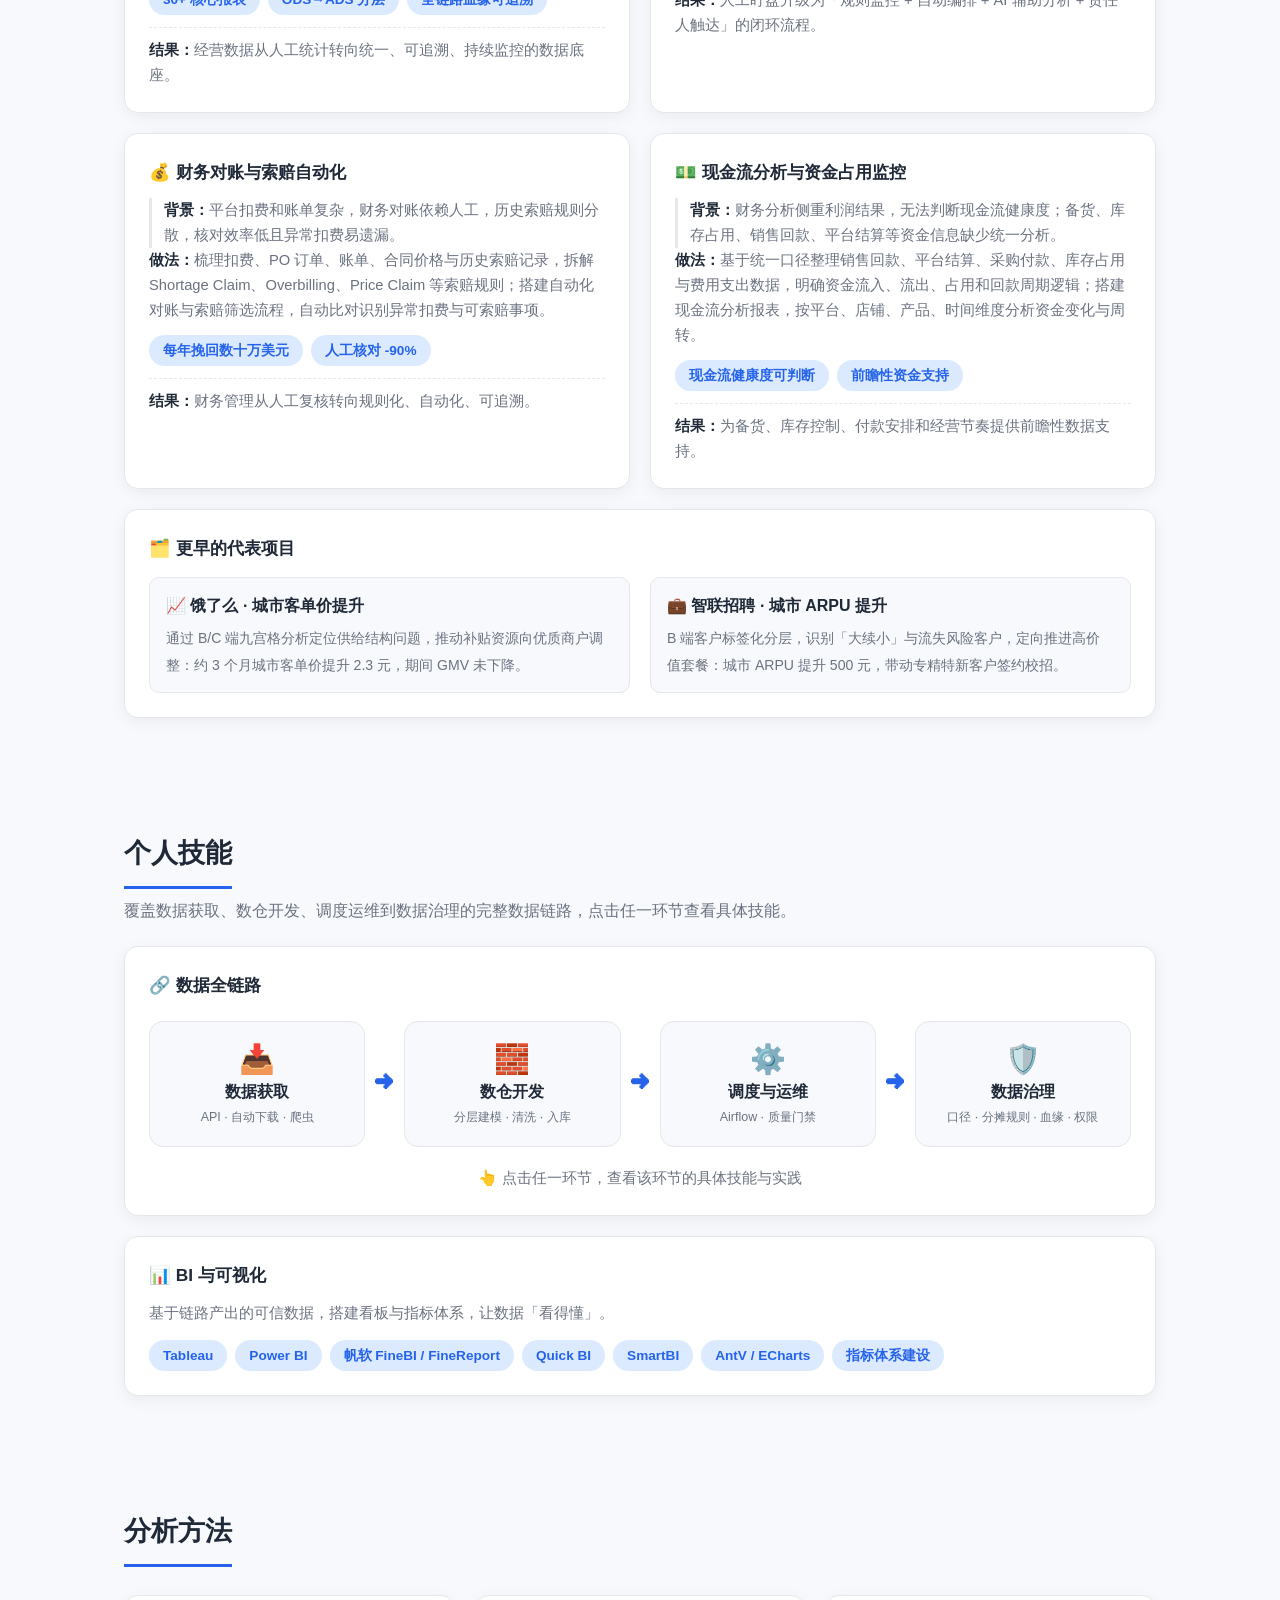
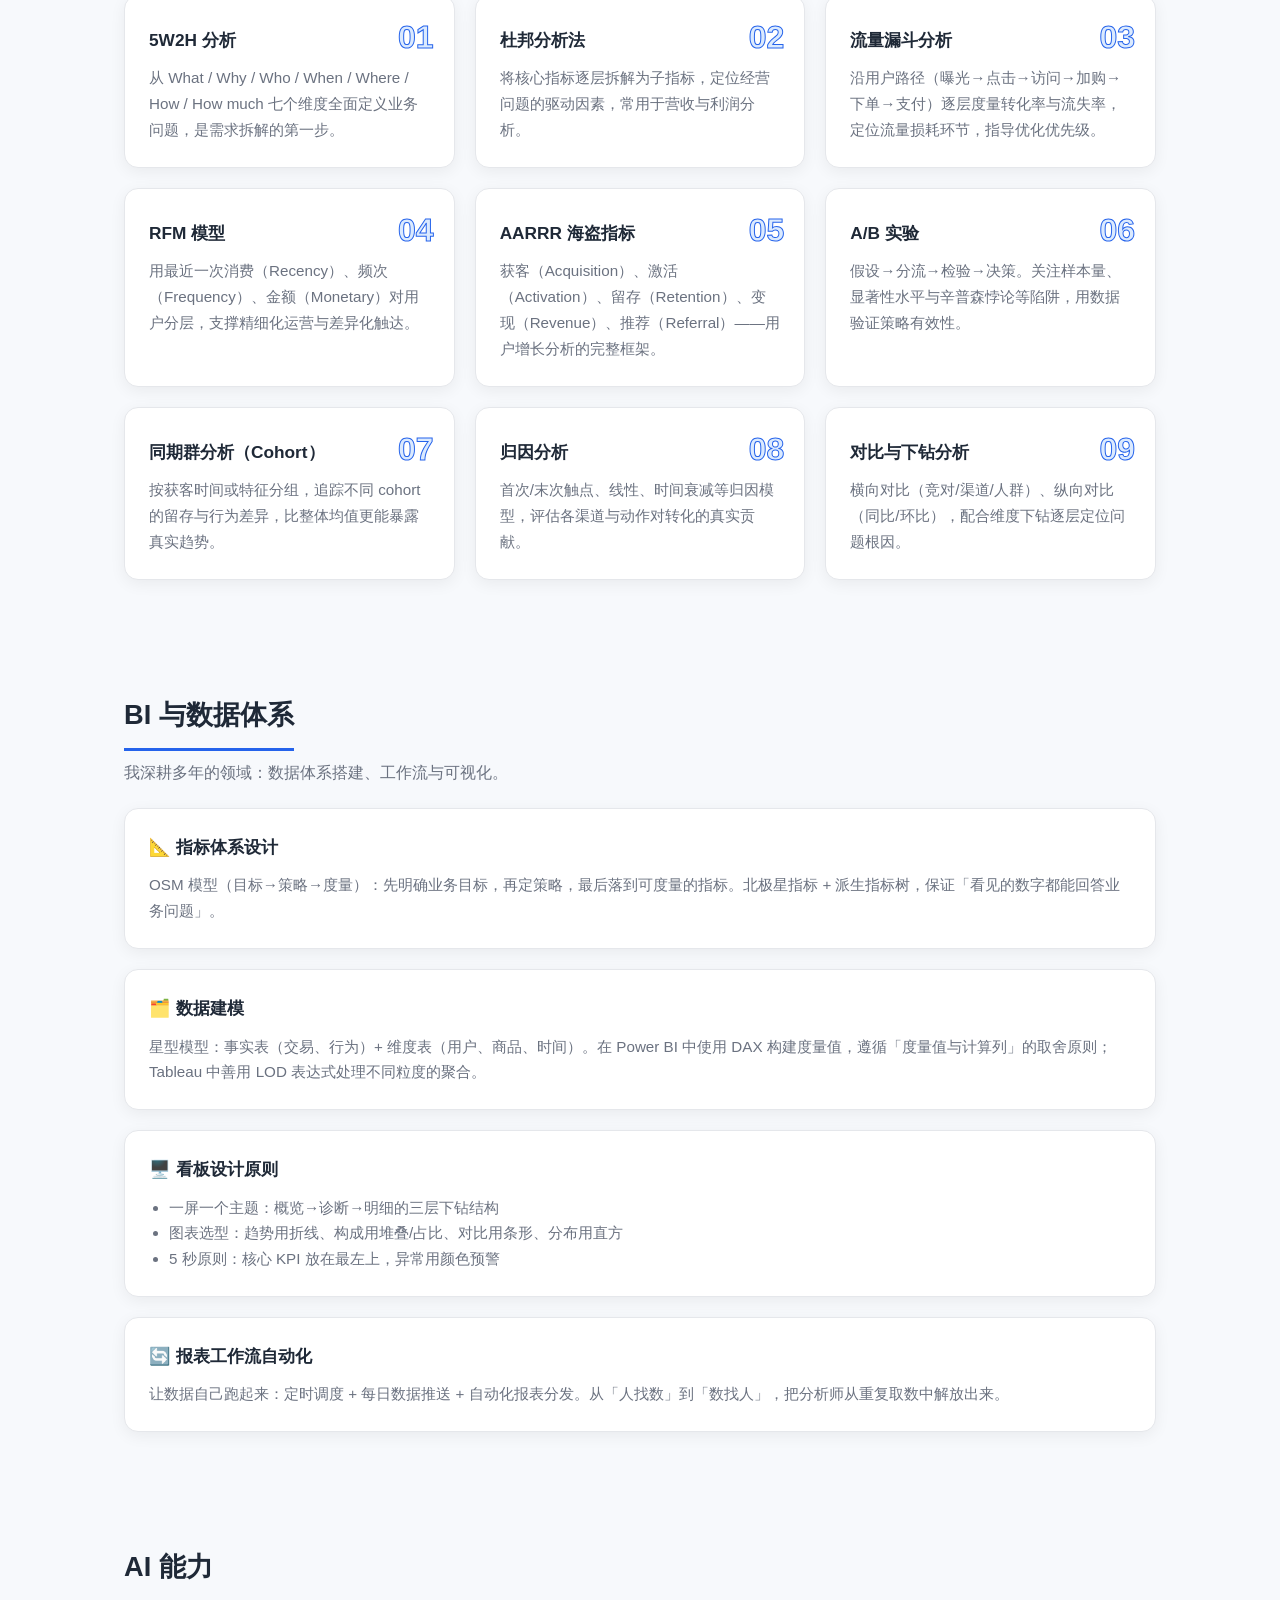
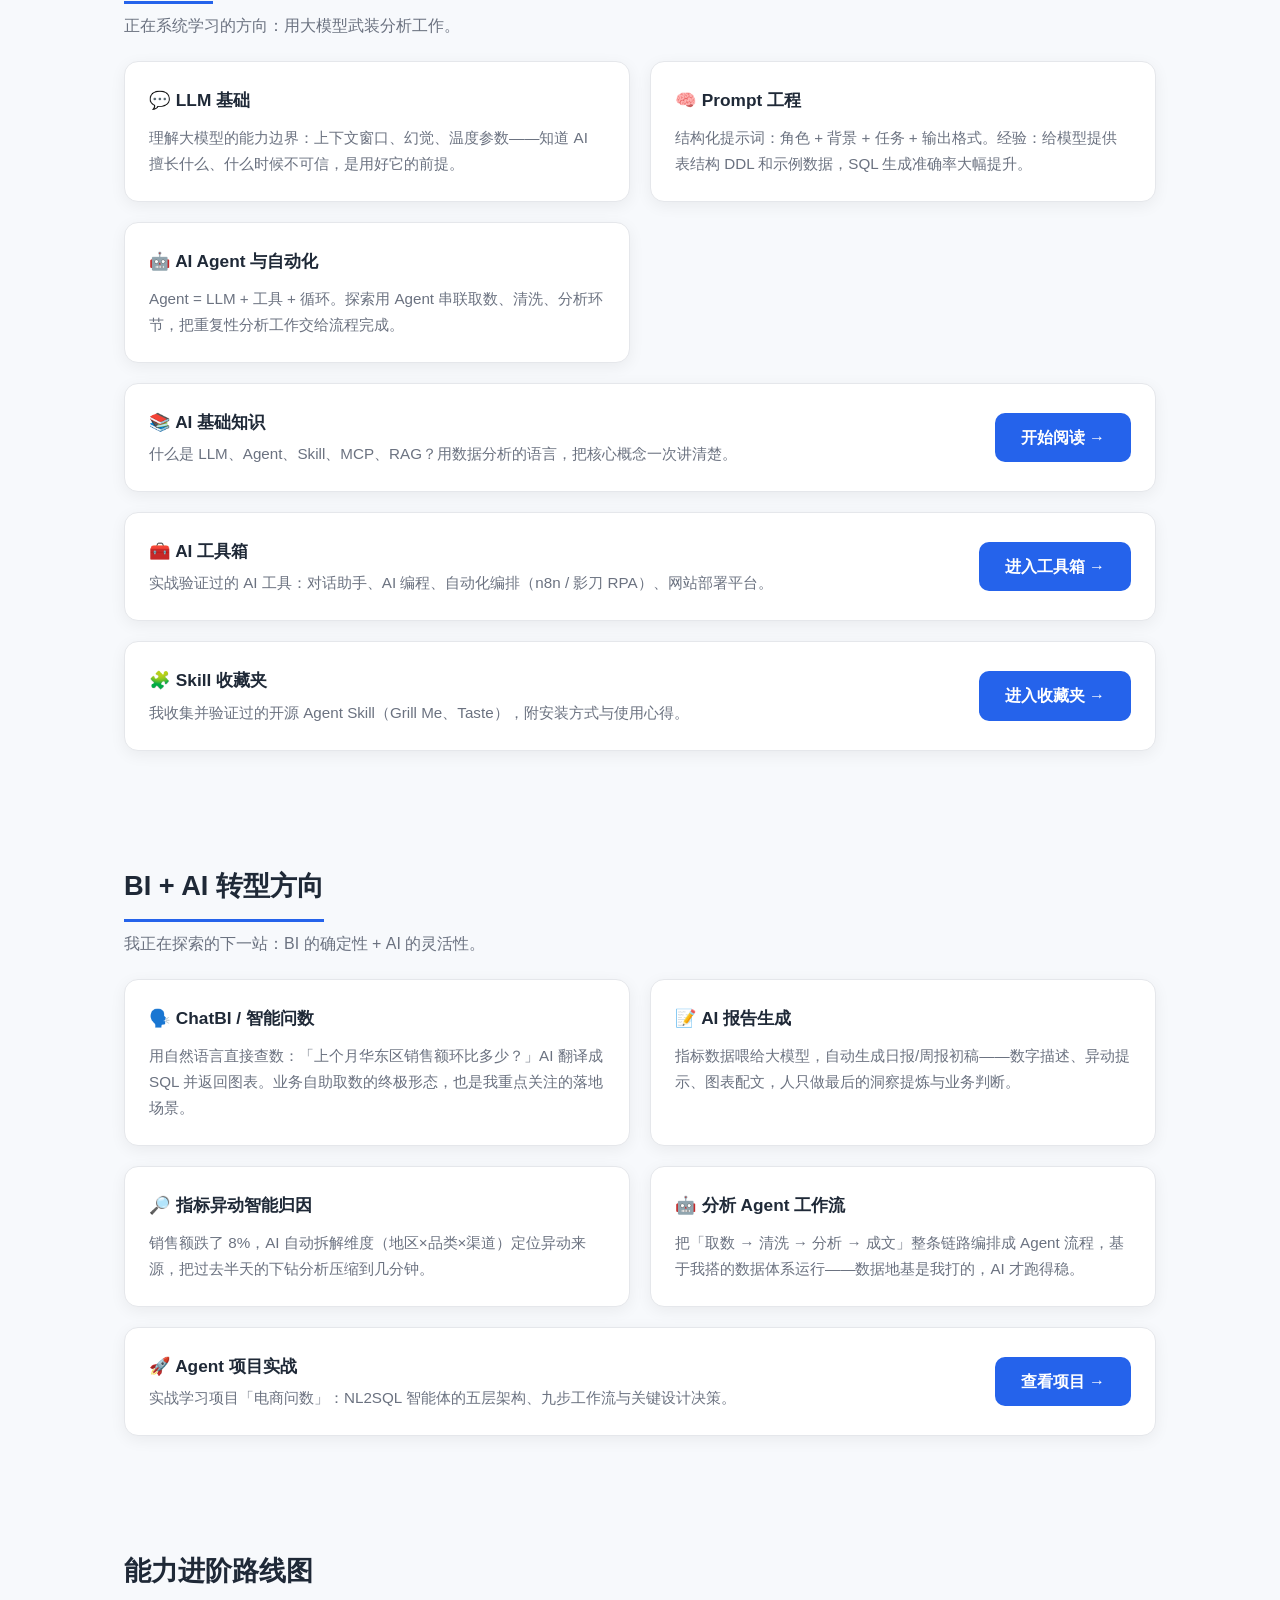
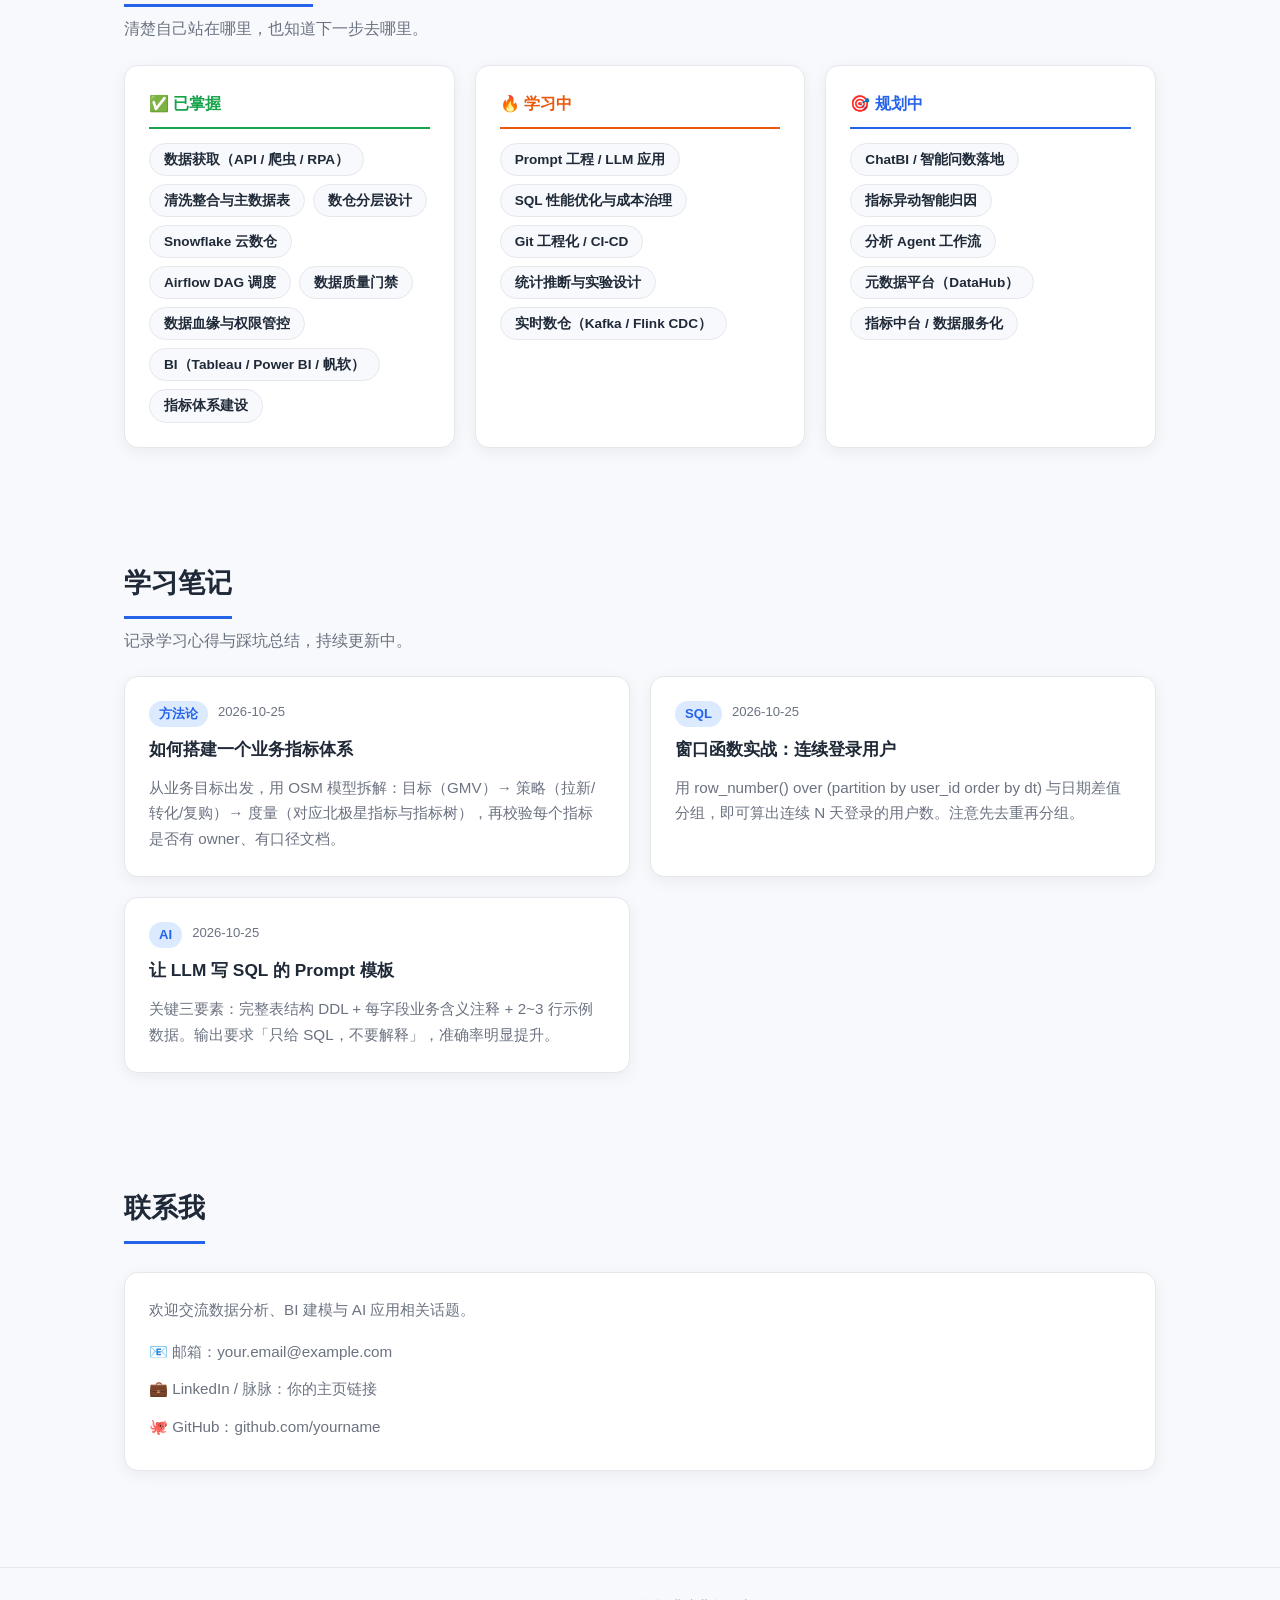
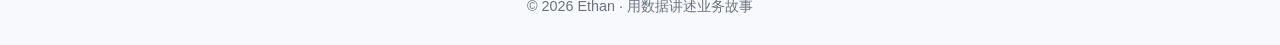
==== commit 7db0a105: "依据简历重构首页叙事：10年跨行业简介+四大优势+职业经历时间线+重点项目卡片；工具箱新增 n8n/影刀 RPA" ====
--- a/index.html
+++ b/index.html
@@ -15,6 +15,8 @@
     <a class="logo" href="#hero">📊 <span>数据分析·知识库</span></a>
     <nav id="nav">
       <a href="index.html#about">关于我</a>
+      <a href="index.html#experience">经历</a>
+      <a href="index.html#projects">项目</a>
       <a href="index.html#skills">技能</a>
       <a href="index.html#methods">分析方法</a>
       <a href="index.html#bi">BI</a>
@@ -44,7 +46,7 @@
     <div class="hero-text">
       <p class="eyebrow">Business Data Analyst</p>
       <h1>你好，我是 <span class="accent">Ethan</span></h1>
-      <p class="lead">一名贴近业务的数据分析师——<strong>从业务问题出发，用数据回答</strong>。过去深耕数据体系搭建、工作流与 BI，现在正向 <strong>BI + AI</strong> 转型。这里记录我学到的技能、方法论与思考。</p>
+      <p class="lead">10 年+ 数据领域从业者——从业务一线走到数据管理岗：<strong>从业务问题出发，用数据回答</strong>。走过供应链、BI 咨询、大厂经营分析、销售运营与跨境电商数据管理，现在正向 <strong>BI + AI</strong> 转型。</p>
       <div class="hero-actions">
         <a class="btn btn-primary" href="#skills">浏览技能</a>
         <a class="btn btn-ghost" href="#notes">学习笔记</a>
@@ -53,7 +55,8 @@
     <div class="hero-card">
       <h3>知识库速览</h3>
       <ul class="stat-list">
-        <li><span id="statSkills">4</span> 大能力域</li>
+        <li><span id="statYears">10+</span> 年数据经验</li>
+        <li><span id="statJobs">5</span> 段行业经历</li>
         <li><span id="statMethods">9</span> 个分析方法</li>
         <li><span id="statNotes">0</span> 篇学习笔记（持续更新）</li>
       </ul>
@@ -70,24 +73,170 @@
       <div class="card about-intro">
         <h3>👋 简介</h3>
         <div class="about-intro-text">
-          <p>我是一名贴近业务的数据分析师。我相信数据的价值不在取数本身，而在回答业务问题——所以我的工作从理解业务开始：分摊规则怎么定、口径为什么对不上、指标异常背后是哪个业务动作。</p>
-          <p>过去几年，我的工作聚焦在<strong>数据体系搭建、数据工作流与 BI</strong>：从数据获取、数仓开发到调度运维、数据治理的全链路，再到指标体系与可视化看板，能把自己的业务想法亲手落地成数据，而不是把需求转手给别人。</p>
+          <p>我是一名从业务一线走出来的数据人。我相信数据的价值不在取数本身，而在回答业务问题——所以我的工作从理解业务开始：分摊规则怎么定、口径为什么对不上、指标异常背后是哪个业务动作。</p>
+          <p>我的路径跨了五个行业：制药供应链起步，转型数据后在 BI 公司做工程与项目交付，在阿里巴巴本地生活做经营分析，在智联招聘带城市运营团队，最近四年多在跨境电商任数据部主管——主导经营数据体系、数据治理与 AI 落地。业务、数据、管理三条线都亲手做过。</p>
           <p>现在，我正在向 <strong>BI + AI</strong> 转型：探索用大模型重塑分析工作流——智能问数、AI 报告生成、指标异动智能归因。我相信 BI 的确定性 + AI 的灵活性，是数据分析的下一个形态。</p>
         </div>
       </div>
       <div class="card">
         <h3>🎯 专注领域</h3>
         <ul class="tag-list">
-          <li>商业分析</li><li>用户增长</li><li>经营分析</li>
-          <li>数据可视化</li><li>指标体系</li><li>A/B 实验</li>
+          <li>经营分析</li><li>数据治理</li><li>指标体系</li>
+          <li>数据可视化</li><li>跨境电商</li><li>AI 落地</li>
         </ul>
       </div>
       <div class="card">
         <h3>🧰 工具箱</h3>
         <ul class="tag-list">
-          <li>SQL</li><li>Python</li><li>RPA</li>
-          <li>Tableau</li><li>Power BI</li><li>帆软 FineBI</li>
-        </ul>
+          <li>SQL</li><li>Python</li><li>Hive</li>
+          <li>Power BI</li><li>Tableau</li><li>帆软 / Quick BI / SmartBI</li>
+          <li>影刀 RPA</li><li>n8n</li><li>AI Agent 工作流</li>
+        </ul>
+      </div>
+      <div class="card">
+        <h3>📜 专业认证</h3>
+        <ul class="tag-list">
+          <li>Tableau 官方认证 CA</li><li>Tableau 售前铜牌</li><li>SmartBI 应用开发</li>
+        </ul>
+      </div>
+
+      <div class="card about-intro">
+        <h3>💪 我的差异化优势</h3>
+        <div class="strength-grid">
+          <div class="strength-item">
+            <strong>🏭 业务一线出身</strong>
+            <span>做过供应商管理、带过销售运营团队——懂业务怎么跑，才知道数据该回答什么问题。</span>
+          </div>
+          <div class="strength-item">
+            <strong>🔗 全链路数据能力</strong>
+            <span>从 API / RPA 取数、清洗治理、数仓分层、调度运维到 BI 看板——需求不转手，亲手落地。</span>
+          </div>
+          <div class="strength-item">
+            <strong>🧭 管理与跨部门推进</strong>
+            <span>数据部主管经验：协调业务、财务、运营与技术团队，推动数据项目从需求分析、方案设计到落地复盘。</span>
+          </div>
+          <div class="strength-item">
+            <strong>🤖 AI 落地实战</strong>
+            <span>Agent 异常预警归因闭环、财务对账自动化、n8n 流程编排——把 AI 做成跑在生产流程里的系统，而不是聊天玩具。</span>
+          </div>
+        </div>
+      </div>
+    </div>
+  </section>
+
+  <!-- 职业经历 -->
+  <section id="experience" class="section reveal">
+    <h2 class="section-title">职业经历</h2>
+    <p class="section-desc">从业务一线到数据管理岗：每一段都在离业务更近、离数据更深。</p>
+    <div class="card timeline">
+      <div class="tl-item">
+        <div class="tl-head">
+          <strong class="tl-role">数据部主管</strong>
+          <span class="tl-co">iPower.inc（跨境电商）</span>
+          <span class="tl-time">2022.03 – 2026.07</span>
+        </div>
+        <ul>
+          <li>搭建经营监控体系：以 BI 报表 + 自研 ERP 为载体，覆盖销售、广告、库存、费用、成本、退货、利润、现金流、目标与绩效，推动数据统一管理。</li>
+          <li>数据治理：梳理业务主键映射与成本分摊逻辑，完成指标统一及数仓分层（ODS → ADS），形成稳定、可追溯的数据底座。</li>
+          <li>流程自动化：用 Python、影刀 RPA、n8n 开发数据下载、差评抓取、竞品价格监控与批量处理流程。</li>
+          <li>AI 预警闭环：搭建基于 AI Agent 的经营异常预警与归因流程，实现主动监控、智能分析和责任人触达。</li>
+          <li>财务与现金流：自动化对账、索赔筛选与现金流分析，每年挽回数十万美元，人工核对减少 90% 以上。</li>
+          <li>团队与运营管理：负责 Amazon 平台 7000+ 三方产品运营，协调业务、财务、运营与技术团队。</li>
+        </ul>
+      </div>
+      <div class="tl-item">
+        <div class="tl-head">
+          <strong class="tl-role">城市运营经理</strong>
+          <span class="tl-co">智联招聘</span>
+          <span class="tl-time">2021.01 – 2022.03</span>
+        </div>
+        <ul>
+          <li>负责客户资源分配、城市与团队目标拆解、进度监控与策略调整，主导销售过程管理和激励运营。</li>
+          <li>代表项目：城市 ARPU 提升 500 元，多家专精特新客户签约校招项目，带动城市收入提升。</li>
+        </ul>
+      </div>
+      <div class="tl-item">
+        <div class="tl-head">
+          <strong class="tl-role">高级业务 BI 分析师</strong>
+          <span class="tl-co">阿里巴巴本地生活（饿了么）</span>
+          <span class="tl-time">2019.08 – 2020.12</span>
+        </div>
+        <ul>
+          <li>城市经营诊断：九宫格分区 + 健康因子整改推动市场份额提升 10%，担任策略项目 PM。</li>
+          <li>B/C/D 端全链路分析：商户供给、用户分群（AARRR / RFM）、履约风险、资源投放 ROI。</li>
+          <li>监控体系建设：梳理城市指标口径，开发 60+ 可视化看板，支持下钻、同环比与异常响应。</li>
+          <li>代表项目：约 3 个月推动城市客单价提升 2.3 元，期间整体 GMV 未下降。</li>
+        </ul>
+      </div>
+      <div class="tl-item">
+        <div class="tl-head">
+          <strong class="tl-role">BI 工程师 / 项目经理</strong>
+          <span class="tl-co">博易智讯（北京）</span>
+          <span class="tl-time">2018.07 – 2019.07</span>
+        </div>
+        <ul>
+          <li>负责客户需求访谈、分析框架设计、Tableau 报表开发到交付验收的全流程项目管理。</li>
+          <li>参与龙湖地产、中粮可口可乐、央视索福瑞等项目，覆盖地产、快消品、媒体场景。</li>
+        </ul>
+      </div>
+      <div class="tl-item">
+        <div class="tl-head">
+          <strong class="tl-role">供应商主管</strong>
+          <span class="tl-co">烟台荣昌制药</span>
+          <span class="tl-time">2015.07 – 2017.12</span>
+        </div>
+        <ul>
+          <li>供应商开发与准入审核、现场质量审计、来料质量闭环——业务一线的起点，也是「懂业务」的来处。</li>
+        </ul>
+      </div>
+    </div>
+  </section>
+
+  <!-- 重点项目 -->
+  <section id="projects" class="section reveal">
+    <h2 class="section-title">重点项目</h2>
+    <p class="section-desc">每个项目按「背景 → 做法 → 结果」呈现，重点展示最近四年的体系级项目。</p>
+    <div class="proj-grid">
+      <div class="card proj-card">
+        <h3>🏗️ 企业级经营数据体系与治理建设</h3>
+        <p class="proj-bg"><strong>背景：</strong>销售、广告、库存、费用、成本和利润数据分散在多系统与人工表格，核心数据缺失、映射不完整、口径不统一、利润核算不清晰。</p>
+        <p><strong>做法：</strong>按数据源特点建立接口 / 平台导出 / 自动化 / RPA 采集链路，梳理血缘关系；统一平台、店铺、SKU、供应商主数据关系与各业务口径，按 ODS / DWD / DWS / ADS 分层沉淀清洗、映射、分摊与汇总逻辑；开发 30+ 核心报表，建立权限规则与数据刷新、结果校验、异常检查机制。</p>
+        <div class="metric-row"><span class="metric">30+ 核心报表</span><span class="metric">ODS→ADS 分层</span><span class="metric">全链路血缘可追溯</span></div>
+        <p class="proj-result"><strong>结果：</strong>经营数据从人工统计转向统一、可追溯、持续监控的数据底座。</p>
+      </div>
+      <div class="card proj-card">
+        <h3>🚨 经营数据预警与 AI 异常归因 Agent</h3>
+        <p class="proj-bg"><strong>背景：</strong>依赖人工每日盯盘，异常发现不及时、责任人不清晰、处理闭环不足。</p>
+        <p><strong>做法：</strong>用 SQL 编写销售、利润、库存、广告、产品质量与市场竞争监控逻辑；n8n 提取数据、编排任务，异常结果交 AI 分析与原因归因；异常类型、触发原因、影响范围和责任人整理后通过钉钉精准触达。</p>
+        <div class="metric-row"><span class="metric">SQL 监控规则化</span><span class="metric">n8n 编排</span><span class="metric">AI 归因</span><span class="metric">钉钉触达</span></div>
+        <p class="proj-result"><strong>结果：</strong>人工盯盘升级为「规则监控 + 自动编排 + AI 辅助分析 + 责任人触达」的闭环流程。</p>
+      </div>
+      <div class="card proj-card">
+        <h3>💰 财务对账与索赔自动化</h3>
+        <p class="proj-bg"><strong>背景：</strong>平台扣费和账单复杂，财务对账依赖人工，历史索赔规则分散，核对效率低且异常扣费易遗漏。</p>
+        <p><strong>做法：</strong>梳理扣费、PO 订单、账单、合同价格与历史索赔记录，拆解 Shortage Claim、Overbilling、Price Claim 等索赔规则；搭建自动化对账与索赔筛选流程，自动比对识别异常扣费与可索赔事项。</p>
+        <div class="metric-row"><span class="metric">每年挽回数十万美元</span><span class="metric">人工核对 -90%</span></div>
+        <p class="proj-result"><strong>结果：</strong>财务管理从人工复核转向规则化、自动化、可追溯。</p>
+      </div>
+      <div class="card proj-card">
+        <h3>💵 现金流分析与资金占用监控</h3>
+        <p class="proj-bg"><strong>背景：</strong>财务分析侧重利润结果，无法判断现金流健康度；备货、库存占用、销售回款、平台结算等资金信息缺少统一分析。</p>
+        <p><strong>做法：</strong>基于统一口径整理销售回款、平台结算、采购付款、库存占用与费用支出数据，明确资金流入、流出、占用和回款周期逻辑；搭建现金流分析报表，按平台、店铺、产品、时间维度分析资金变化与周转。</p>
+        <div class="metric-row"><span class="metric">现金流健康度可判断</span><span class="metric">前瞻性资金支持</span></div>
+        <p class="proj-result"><strong>结果：</strong>为备货、库存控制、付款安排和经营节奏提供前瞻性数据支持。</p>
+      </div>
+    </div>
+    <div class="card" style="margin-top: 20px;">
+      <h3>🗂️ 更早的代表项目</h3>
+      <div class="proj-grid" style="margin-top: 14px;">
+        <div class="strength-item">
+          <strong>📈 饿了么 · 城市客单价提升</strong>
+          <span>通过 B/C 端九宫格分析定位供给结构问题，推动补贴资源向优质商户调整：约 3 个月城市客单价提升 2.3 元，期间 GMV 未下降。</span>
+        </div>
+        <div class="strength-item">
+          <strong>💼 智联招聘 · 城市 ARPU 提升</strong>
+          <span>B 端客户标签化分层，识别「大续小」与流失风险客户，定向推进高价值套餐：城市 ARPU 提升 500 元，带动专精特新客户签约校招。</span>
+        </div>
       </div>
     </div>
   </section>
@@ -130,7 +279,8 @@
       <p>基于链路产出的可信数据，搭建看板与指标体系，让数据「看得懂」。</p>
       <ul class="tag-list">
         <li>Tableau</li><li>Power BI</li>
-        <li>帆软 FineBI / FineReport</li><li>指标体系建设</li>
+        <li>帆软 FineBI / FineReport</li><li>Quick BI</li>
+        <li>SmartBI</li><li>AntV / ECharts</li><li>指标体系建设</li>
       </ul>
     </div>
   </section>
@@ -241,7 +391,7 @@
     <div class="card" style="margin-top: 20px; display: flex; align-items: center; justify-content: space-between; gap: 16px; flex-wrap: wrap;">
       <div>
         <h3 style="margin-bottom: 4px;">🧰 AI 工具箱</h3>
-        <p>我日常使用并验证过的 AI 工具：对话助手（ChatGPT / Claude）、AI 编程（Claude Code / Cursor）、网站部署平台（Netlify / Cloudflare Pages）。</p>
+        <p>实战验证过的 AI 工具：对话助手、AI 编程、自动化编排（n8n / 影刀 RPA）、网站部署平台。</p>
       </div>
       <a class="btn btn-primary" href="toolbox.html">进入工具箱 →</a>
     </div>
--- a/css/style.css
+++ b/css/style.css
@@ -348,7 +348,54 @@
 
 /* Roadmap */
 .roadmap-grid { display: grid; grid-template-columns: repeat(3, 1fr); gap: 20px; margin-top: 20px; }
-.roadmap-head {
+
+/* 职业经历时间线 */
+.timeline { position: relative; padding-left: 30px; }
+.timeline::before {
+  content: ''; position: absolute; left: 9px; top: 10px; bottom: 10px;
+  width: 2px; background: var(--border);
+}
+.tl-item { position: relative; padding-bottom: 26px; }
+.tl-item:last-child { padding-bottom: 4px; }
+.tl-item::before {
+  content: ''; position: absolute; left: -27px; top: 7px;
+  width: 12px; height: 12px; border-radius: 50%;
+  background: var(--accent); border: 2px solid var(--card);
+  box-shadow: 0 0 0 2px var(--accent);
+}
+.tl-head { display: flex; align-items: baseline; gap: 12px; flex-wrap: wrap; margin-bottom: 8px; }
+.tl-role { font-size: 1.02rem; }
+.tl-co { color: var(--accent); font-weight: 600; font-size: .92rem; }
+.tl-time { color: var(--muted); font-size: .85rem; margin-left: auto; }
+.tl-item ul { margin-left: 18px; }
+.tl-item li { color: var(--muted); font-size: .92rem; padding: 3px 0; }
+
+/* 重点项目 */
+.proj-grid { display: grid; grid-template-columns: 1fr 1fr; gap: 20px; margin-top: 20px; }
+.proj-card h3 { margin-bottom: 10px; }
+.proj-bg { border-left: 3px solid var(--border); padding-left: 12px; }
+.proj-card p { font-size: .92rem; }
+.metric-row { display: flex; flex-wrap: wrap; gap: 8px; margin: 12px 0; }
+.metric {
+  background: var(--accent-light); color: var(--accent); font-weight: 700;
+  font-size: .85rem; border-radius: 999px; padding: 4px 14px;
+}
+.proj-result { border-top: 1px dashed var(--border); padding-top: 10px; }
+.proj-card strong { color: var(--text); }
+
+/* 优势与项目小结条目 */
+.strength-grid { display: grid; grid-template-columns: 1fr 1fr; gap: 16px; margin-top: 12px; }
+.strength-item {
+  background: var(--bg); border: 1px solid var(--border); border-radius: 10px;
+  padding: 14px 16px;
+}
+.strength-item strong { display: block; margin-bottom: 4px; }
+.strength-item span { font-size: .88rem; color: var(--muted); }
+
+@media (max-width: 860px) {
+  .proj-grid, .strength-grid { grid-template-columns: 1fr; }
+  .tl-time { margin-left: 0; width: 100%; }
+}.roadmap-head {
   font-weight: 700; font-size: 1rem; margin-bottom: 14px;
   padding-bottom: 10px; border-bottom: 2px solid var(--border);
 }
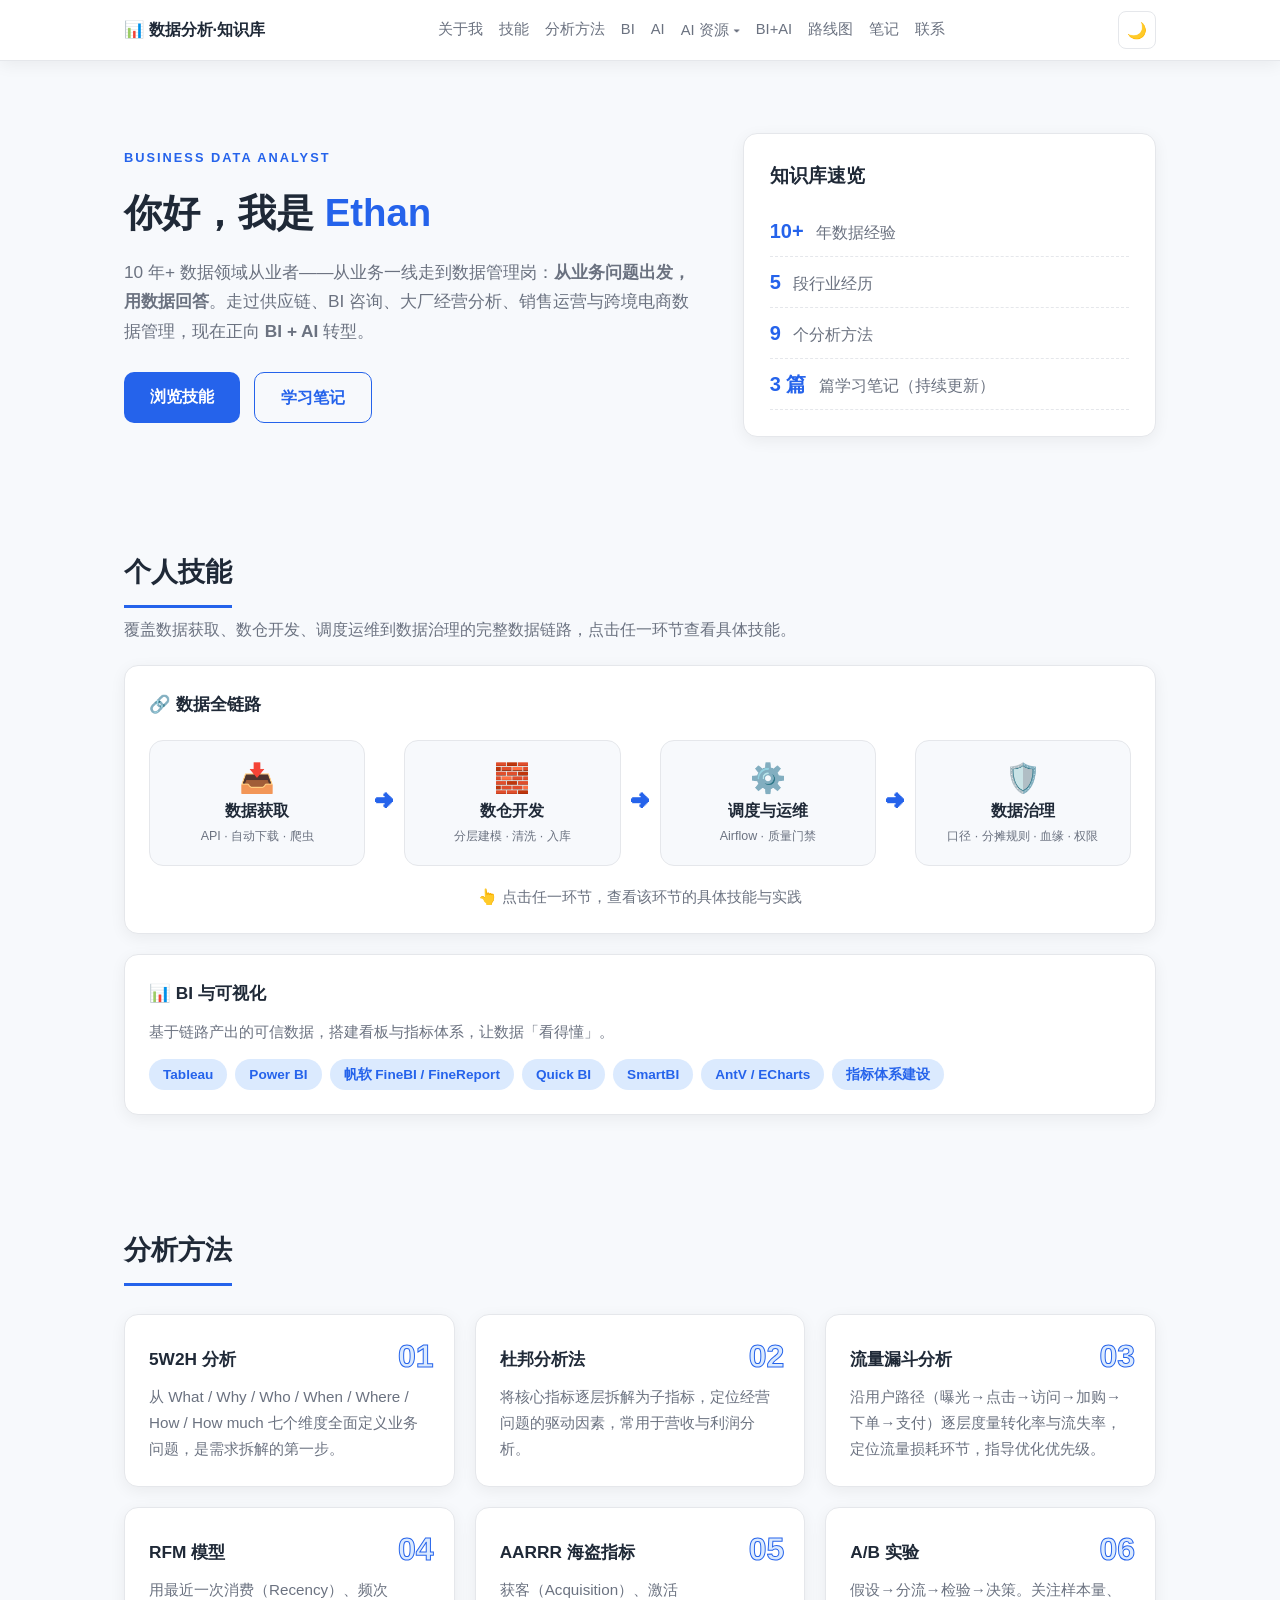
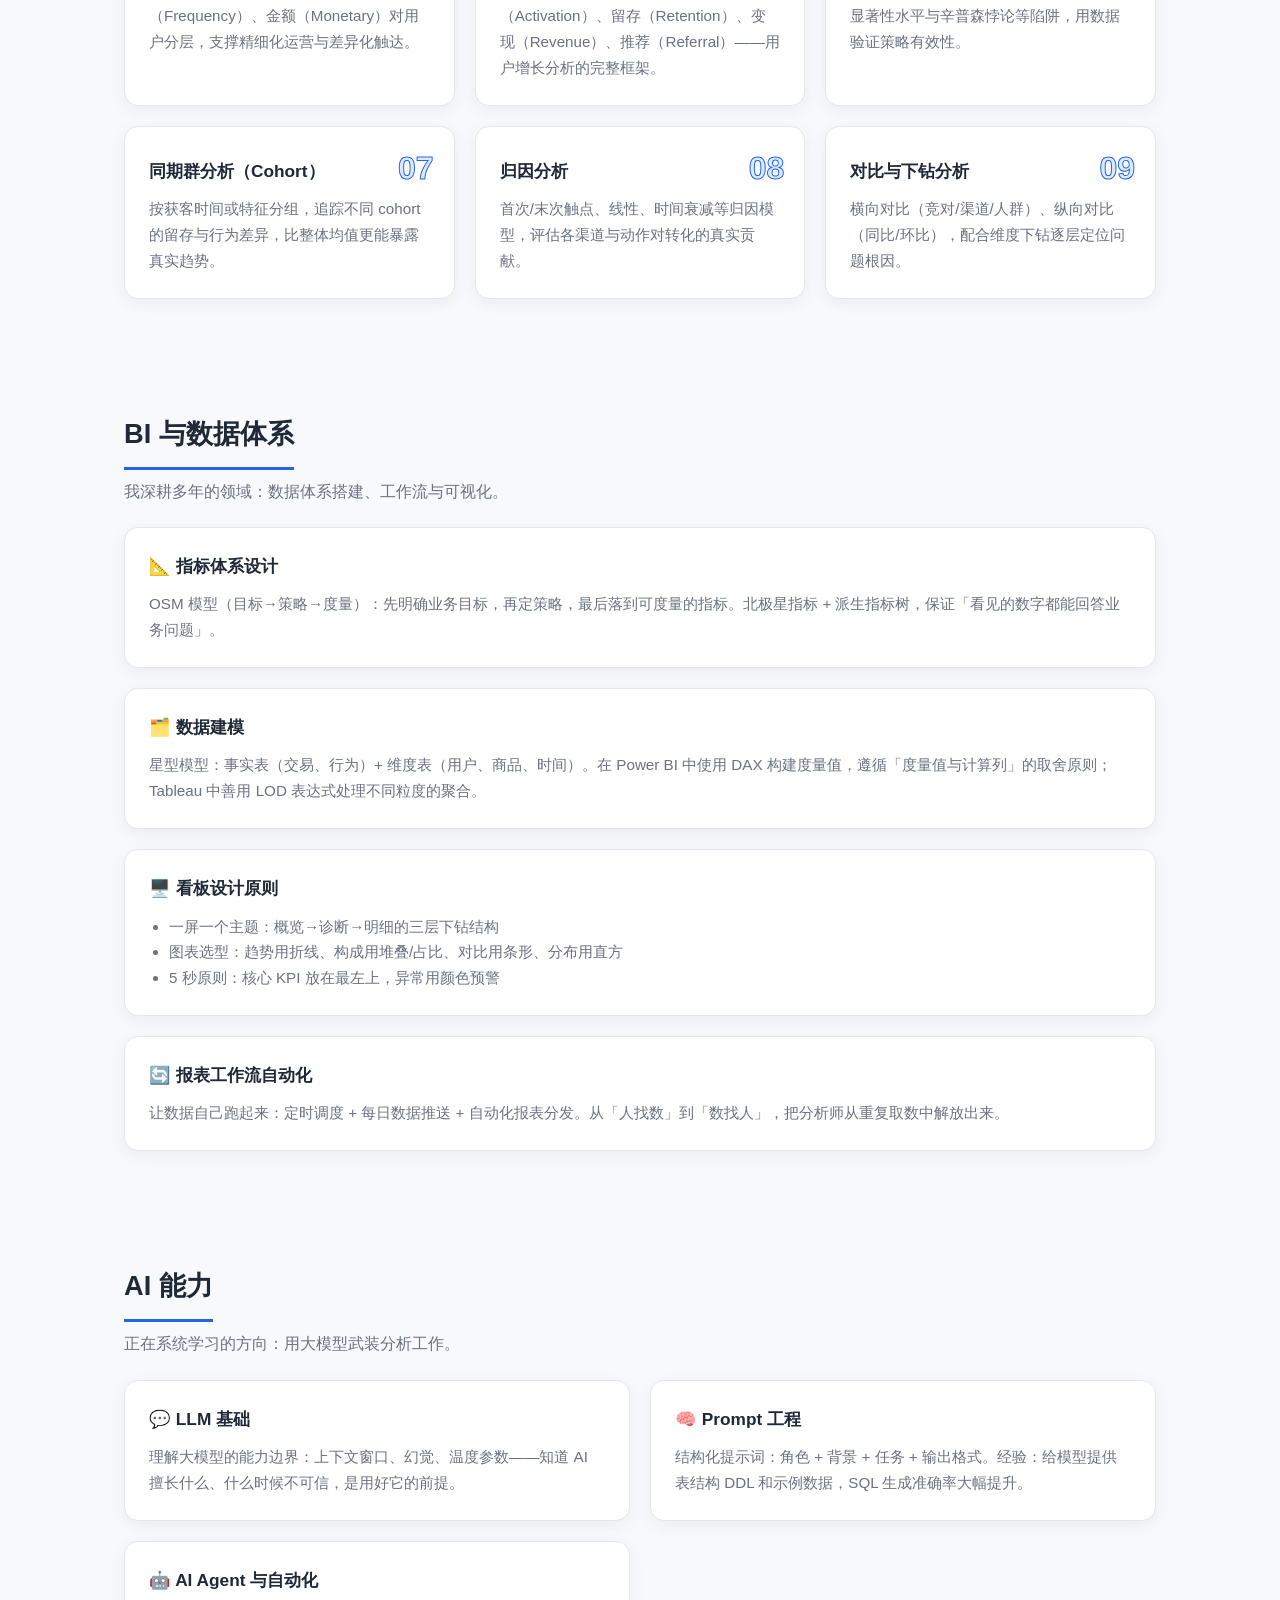
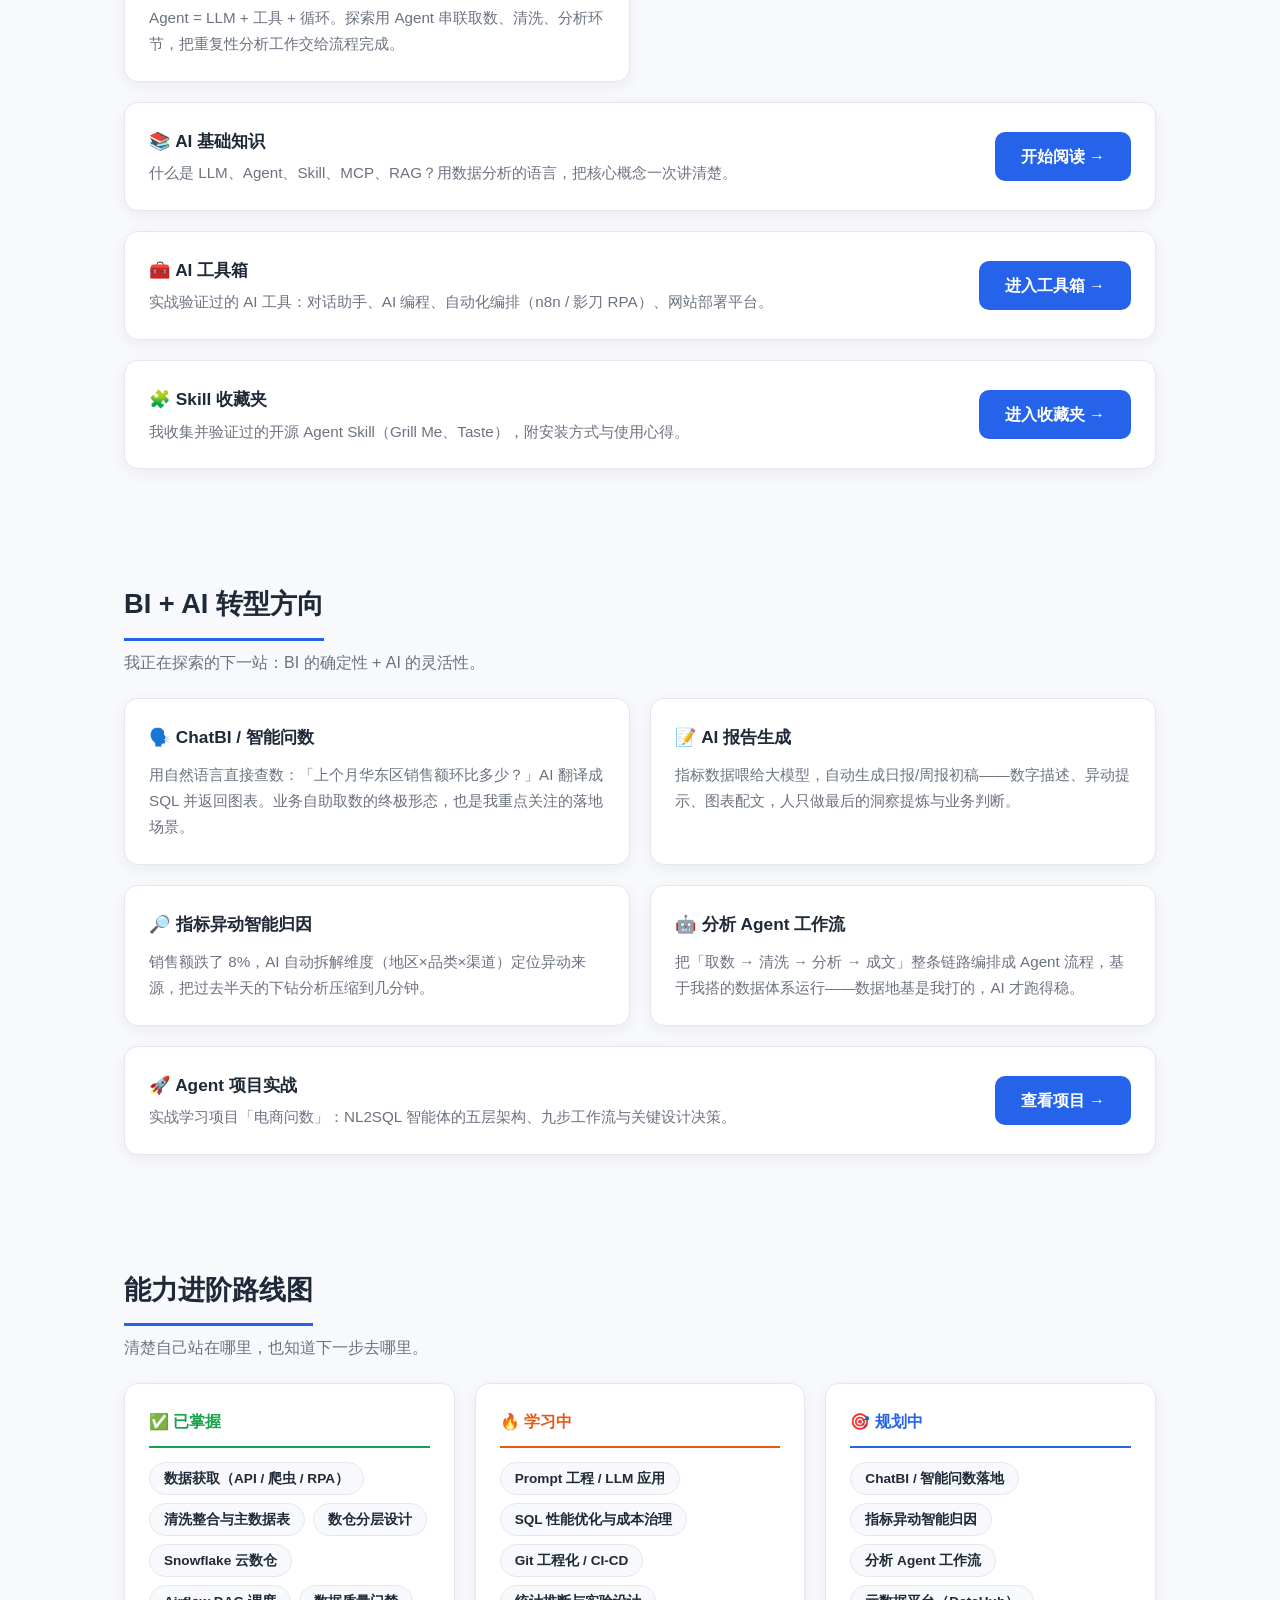
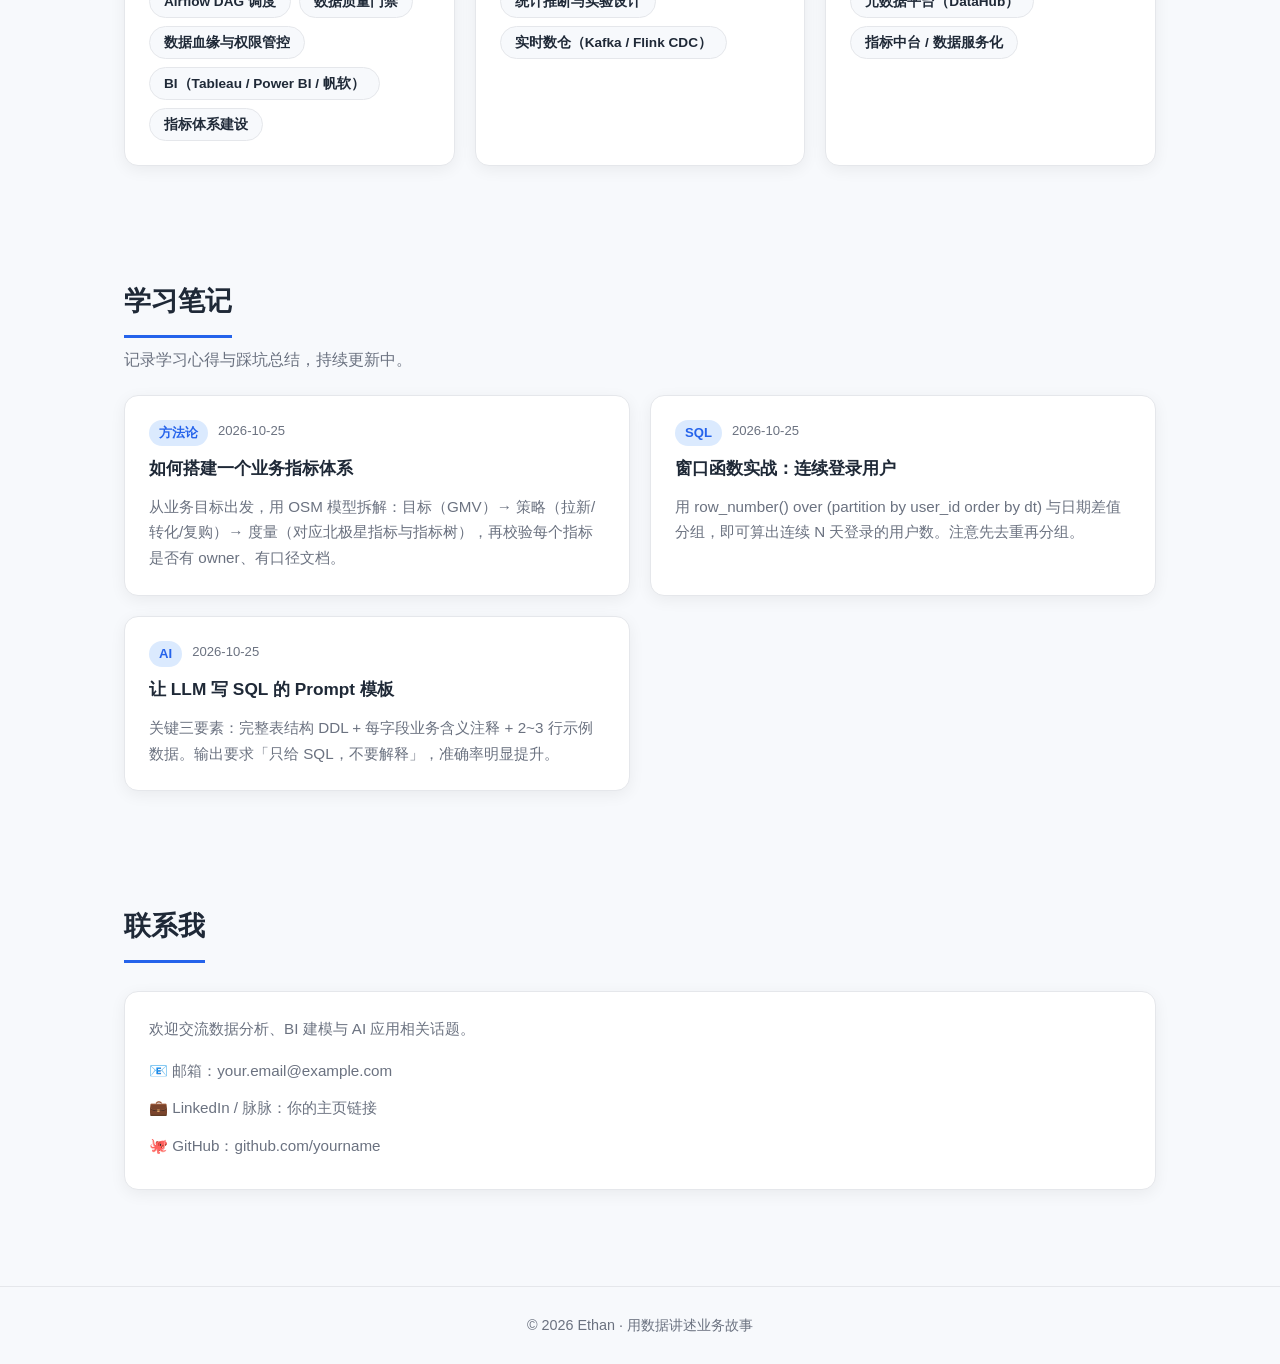
==== commit e6bdd196: "简历内容迁出主页：新增关于我二级页面（简介/优势/职业经历/重点项目），导航三链接合一并修复二级页锚点前缀" ====
--- a/index.html
+++ b/index.html
@@ -14,9 +14,7 @@
   <div class="container nav-inner">
     <a class="logo" href="#hero">📊 <span>数据分析·知识库</span></a>
     <nav id="nav">
-      <a href="index.html#about">关于我</a>
-      <a href="index.html#experience">经历</a>
-      <a href="index.html#projects">项目</a>
+      <a href="about.html">关于我</a>
       <a href="index.html#skills">技能</a>
       <a href="index.html#methods">分析方法</a>
       <a href="index.html#bi">BI</a>
@@ -65,181 +63,6 @@
 </section>
 
 <main class="container">
-
-  <!-- 关于我 -->
-  <section id="about" class="section reveal">
-    <h2 class="section-title">关于我</h2>
-    <div class="about-grid">
-      <div class="card about-intro">
-        <h3>👋 简介</h3>
-        <div class="about-intro-text">
-          <p>我是一名从业务一线走出来的数据人。我相信数据的价值不在取数本身，而在回答业务问题——所以我的工作从理解业务开始：分摊规则怎么定、口径为什么对不上、指标异常背后是哪个业务动作。</p>
-          <p>我的路径跨了五个行业：制药供应链起步，转型数据后在 BI 公司做工程与项目交付，在阿里巴巴本地生活做经营分析，在智联招聘带城市运营团队，最近四年多在跨境电商任数据部主管——主导经营数据体系、数据治理与 AI 落地。业务、数据、管理三条线都亲手做过。</p>
-          <p>现在，我正在向 <strong>BI + AI</strong> 转型：探索用大模型重塑分析工作流——智能问数、AI 报告生成、指标异动智能归因。我相信 BI 的确定性 + AI 的灵活性，是数据分析的下一个形态。</p>
-        </div>
-      </div>
-      <div class="card">
-        <h3>🎯 专注领域</h3>
-        <ul class="tag-list">
-          <li>经营分析</li><li>数据治理</li><li>指标体系</li>
-          <li>数据可视化</li><li>跨境电商</li><li>AI 落地</li>
-        </ul>
-      </div>
-      <div class="card">
-        <h3>🧰 工具箱</h3>
-        <ul class="tag-list">
-          <li>SQL</li><li>Python</li><li>Hive</li>
-          <li>Power BI</li><li>Tableau</li><li>帆软 / Quick BI / SmartBI</li>
-          <li>影刀 RPA</li><li>n8n</li><li>AI Agent 工作流</li>
-        </ul>
-      </div>
-      <div class="card">
-        <h3>📜 专业认证</h3>
-        <ul class="tag-list">
-          <li>Tableau 官方认证 CA</li><li>Tableau 售前铜牌</li><li>SmartBI 应用开发</li>
-        </ul>
-      </div>
-
-      <div class="card about-intro">
-        <h3>💪 我的差异化优势</h3>
-        <div class="strength-grid">
-          <div class="strength-item">
-            <strong>🏭 业务一线出身</strong>
-            <span>做过供应商管理、带过销售运营团队——懂业务怎么跑，才知道数据该回答什么问题。</span>
-          </div>
-          <div class="strength-item">
-            <strong>🔗 全链路数据能力</strong>
-            <span>从 API / RPA 取数、清洗治理、数仓分层、调度运维到 BI 看板——需求不转手，亲手落地。</span>
-          </div>
-          <div class="strength-item">
-            <strong>🧭 管理与跨部门推进</strong>
-            <span>数据部主管经验：协调业务、财务、运营与技术团队，推动数据项目从需求分析、方案设计到落地复盘。</span>
-          </div>
-          <div class="strength-item">
-            <strong>🤖 AI 落地实战</strong>
-            <span>Agent 异常预警归因闭环、财务对账自动化、n8n 流程编排——把 AI 做成跑在生产流程里的系统，而不是聊天玩具。</span>
-          </div>
-        </div>
-      </div>
-    </div>
-  </section>
-
-  <!-- 职业经历 -->
-  <section id="experience" class="section reveal">
-    <h2 class="section-title">职业经历</h2>
-    <p class="section-desc">从业务一线到数据管理岗：每一段都在离业务更近、离数据更深。</p>
-    <div class="card timeline">
-      <div class="tl-item">
-        <div class="tl-head">
-          <strong class="tl-role">数据部主管</strong>
-          <span class="tl-co">iPower.inc（跨境电商）</span>
-          <span class="tl-time">2022.03 – 2026.07</span>
-        </div>
-        <ul>
-          <li>搭建经营监控体系：以 BI 报表 + 自研 ERP 为载体，覆盖销售、广告、库存、费用、成本、退货、利润、现金流、目标与绩效，推动数据统一管理。</li>
-          <li>数据治理：梳理业务主键映射与成本分摊逻辑，完成指标统一及数仓分层（ODS → ADS），形成稳定、可追溯的数据底座。</li>
-          <li>流程自动化：用 Python、影刀 RPA、n8n 开发数据下载、差评抓取、竞品价格监控与批量处理流程。</li>
-          <li>AI 预警闭环：搭建基于 AI Agent 的经营异常预警与归因流程，实现主动监控、智能分析和责任人触达。</li>
-          <li>财务与现金流：自动化对账、索赔筛选与现金流分析，每年挽回数十万美元，人工核对减少 90% 以上。</li>
-          <li>团队与运营管理：负责 Amazon 平台 7000+ 三方产品运营，协调业务、财务、运营与技术团队。</li>
-        </ul>
-      </div>
-      <div class="tl-item">
-        <div class="tl-head">
-          <strong class="tl-role">城市运营经理</strong>
-          <span class="tl-co">智联招聘</span>
-          <span class="tl-time">2021.01 – 2022.03</span>
-        </div>
-        <ul>
-          <li>负责客户资源分配、城市与团队目标拆解、进度监控与策略调整，主导销售过程管理和激励运营。</li>
-          <li>代表项目：城市 ARPU 提升 500 元，多家专精特新客户签约校招项目，带动城市收入提升。</li>
-        </ul>
-      </div>
-      <div class="tl-item">
-        <div class="tl-head">
-          <strong class="tl-role">高级业务 BI 分析师</strong>
-          <span class="tl-co">阿里巴巴本地生活（饿了么）</span>
-          <span class="tl-time">2019.08 – 2020.12</span>
-        </div>
-        <ul>
-          <li>城市经营诊断：九宫格分区 + 健康因子整改推动市场份额提升 10%，担任策略项目 PM。</li>
-          <li>B/C/D 端全链路分析：商户供给、用户分群（AARRR / RFM）、履约风险、资源投放 ROI。</li>
-          <li>监控体系建设：梳理城市指标口径，开发 60+ 可视化看板，支持下钻、同环比与异常响应。</li>
-          <li>代表项目：约 3 个月推动城市客单价提升 2.3 元，期间整体 GMV 未下降。</li>
-        </ul>
-      </div>
-      <div class="tl-item">
-        <div class="tl-head">
-          <strong class="tl-role">BI 工程师 / 项目经理</strong>
-          <span class="tl-co">博易智讯（北京）</span>
-          <span class="tl-time">2018.07 – 2019.07</span>
-        </div>
-        <ul>
-          <li>负责客户需求访谈、分析框架设计、Tableau 报表开发到交付验收的全流程项目管理。</li>
-          <li>参与龙湖地产、中粮可口可乐、央视索福瑞等项目，覆盖地产、快消品、媒体场景。</li>
-        </ul>
-      </div>
-      <div class="tl-item">
-        <div class="tl-head">
-          <strong class="tl-role">供应商主管</strong>
-          <span class="tl-co">烟台荣昌制药</span>
-          <span class="tl-time">2015.07 – 2017.12</span>
-        </div>
-        <ul>
-          <li>供应商开发与准入审核、现场质量审计、来料质量闭环——业务一线的起点，也是「懂业务」的来处。</li>
-        </ul>
-      </div>
-    </div>
-  </section>
-
-  <!-- 重点项目 -->
-  <section id="projects" class="section reveal">
-    <h2 class="section-title">重点项目</h2>
-    <p class="section-desc">每个项目按「背景 → 做法 → 结果」呈现，重点展示最近四年的体系级项目。</p>
-    <div class="proj-grid">
-      <div class="card proj-card">
-        <h3>🏗️ 企业级经营数据体系与治理建设</h3>
-        <p class="proj-bg"><strong>背景：</strong>销售、广告、库存、费用、成本和利润数据分散在多系统与人工表格，核心数据缺失、映射不完整、口径不统一、利润核算不清晰。</p>
-        <p><strong>做法：</strong>按数据源特点建立接口 / 平台导出 / 自动化 / RPA 采集链路，梳理血缘关系；统一平台、店铺、SKU、供应商主数据关系与各业务口径，按 ODS / DWD / DWS / ADS 分层沉淀清洗、映射、分摊与汇总逻辑；开发 30+ 核心报表，建立权限规则与数据刷新、结果校验、异常检查机制。</p>
-        <div class="metric-row"><span class="metric">30+ 核心报表</span><span class="metric">ODS→ADS 分层</span><span class="metric">全链路血缘可追溯</span></div>
-        <p class="proj-result"><strong>结果：</strong>经营数据从人工统计转向统一、可追溯、持续监控的数据底座。</p>
-      </div>
-      <div class="card proj-card">
-        <h3>🚨 经营数据预警与 AI 异常归因 Agent</h3>
-        <p class="proj-bg"><strong>背景：</strong>依赖人工每日盯盘，异常发现不及时、责任人不清晰、处理闭环不足。</p>
-        <p><strong>做法：</strong>用 SQL 编写销售、利润、库存、广告、产品质量与市场竞争监控逻辑；n8n 提取数据、编排任务，异常结果交 AI 分析与原因归因；异常类型、触发原因、影响范围和责任人整理后通过钉钉精准触达。</p>
-        <div class="metric-row"><span class="metric">SQL 监控规则化</span><span class="metric">n8n 编排</span><span class="metric">AI 归因</span><span class="metric">钉钉触达</span></div>
-        <p class="proj-result"><strong>结果：</strong>人工盯盘升级为「规则监控 + 自动编排 + AI 辅助分析 + 责任人触达」的闭环流程。</p>
-      </div>
-      <div class="card proj-card">
-        <h3>💰 财务对账与索赔自动化</h3>
-        <p class="proj-bg"><strong>背景：</strong>平台扣费和账单复杂，财务对账依赖人工，历史索赔规则分散，核对效率低且异常扣费易遗漏。</p>
-        <p><strong>做法：</strong>梳理扣费、PO 订单、账单、合同价格与历史索赔记录，拆解 Shortage Claim、Overbilling、Price Claim 等索赔规则；搭建自动化对账与索赔筛选流程，自动比对识别异常扣费与可索赔事项。</p>
-        <div class="metric-row"><span class="metric">每年挽回数十万美元</span><span class="metric">人工核对 -90%</span></div>
-        <p class="proj-result"><strong>结果：</strong>财务管理从人工复核转向规则化、自动化、可追溯。</p>
-      </div>
-      <div class="card proj-card">
-        <h3>💵 现金流分析与资金占用监控</h3>
-        <p class="proj-bg"><strong>背景：</strong>财务分析侧重利润结果，无法判断现金流健康度；备货、库存占用、销售回款、平台结算等资金信息缺少统一分析。</p>
-        <p><strong>做法：</strong>基于统一口径整理销售回款、平台结算、采购付款、库存占用与费用支出数据，明确资金流入、流出、占用和回款周期逻辑；搭建现金流分析报表，按平台、店铺、产品、时间维度分析资金变化与周转。</p>
-        <div class="metric-row"><span class="metric">现金流健康度可判断</span><span class="metric">前瞻性资金支持</span></div>
-        <p class="proj-result"><strong>结果：</strong>为备货、库存控制、付款安排和经营节奏提供前瞻性数据支持。</p>
-      </div>
-    </div>
-    <div class="card" style="margin-top: 20px;">
-      <h3>🗂️ 更早的代表项目</h3>
-      <div class="proj-grid" style="margin-top: 14px;">
-        <div class="strength-item">
-          <strong>📈 饿了么 · 城市客单价提升</strong>
-          <span>通过 B/C 端九宫格分析定位供给结构问题，推动补贴资源向优质商户调整：约 3 个月城市客单价提升 2.3 元，期间 GMV 未下降。</span>
-        </div>
-        <div class="strength-item">
-          <strong>💼 智联招聘 · 城市 ARPU 提升</strong>
-          <span>B 端客户标签化分层，识别「大续小」与流失风险客户，定向推进高价值套餐：城市 ARPU 提升 500 元，带动专精特新客户签约校招。</span>
-        </div>
-      </div>
-    </div>
-  </section>
 
   <!-- 技能 -->
   <section id="skills" class="section reveal">
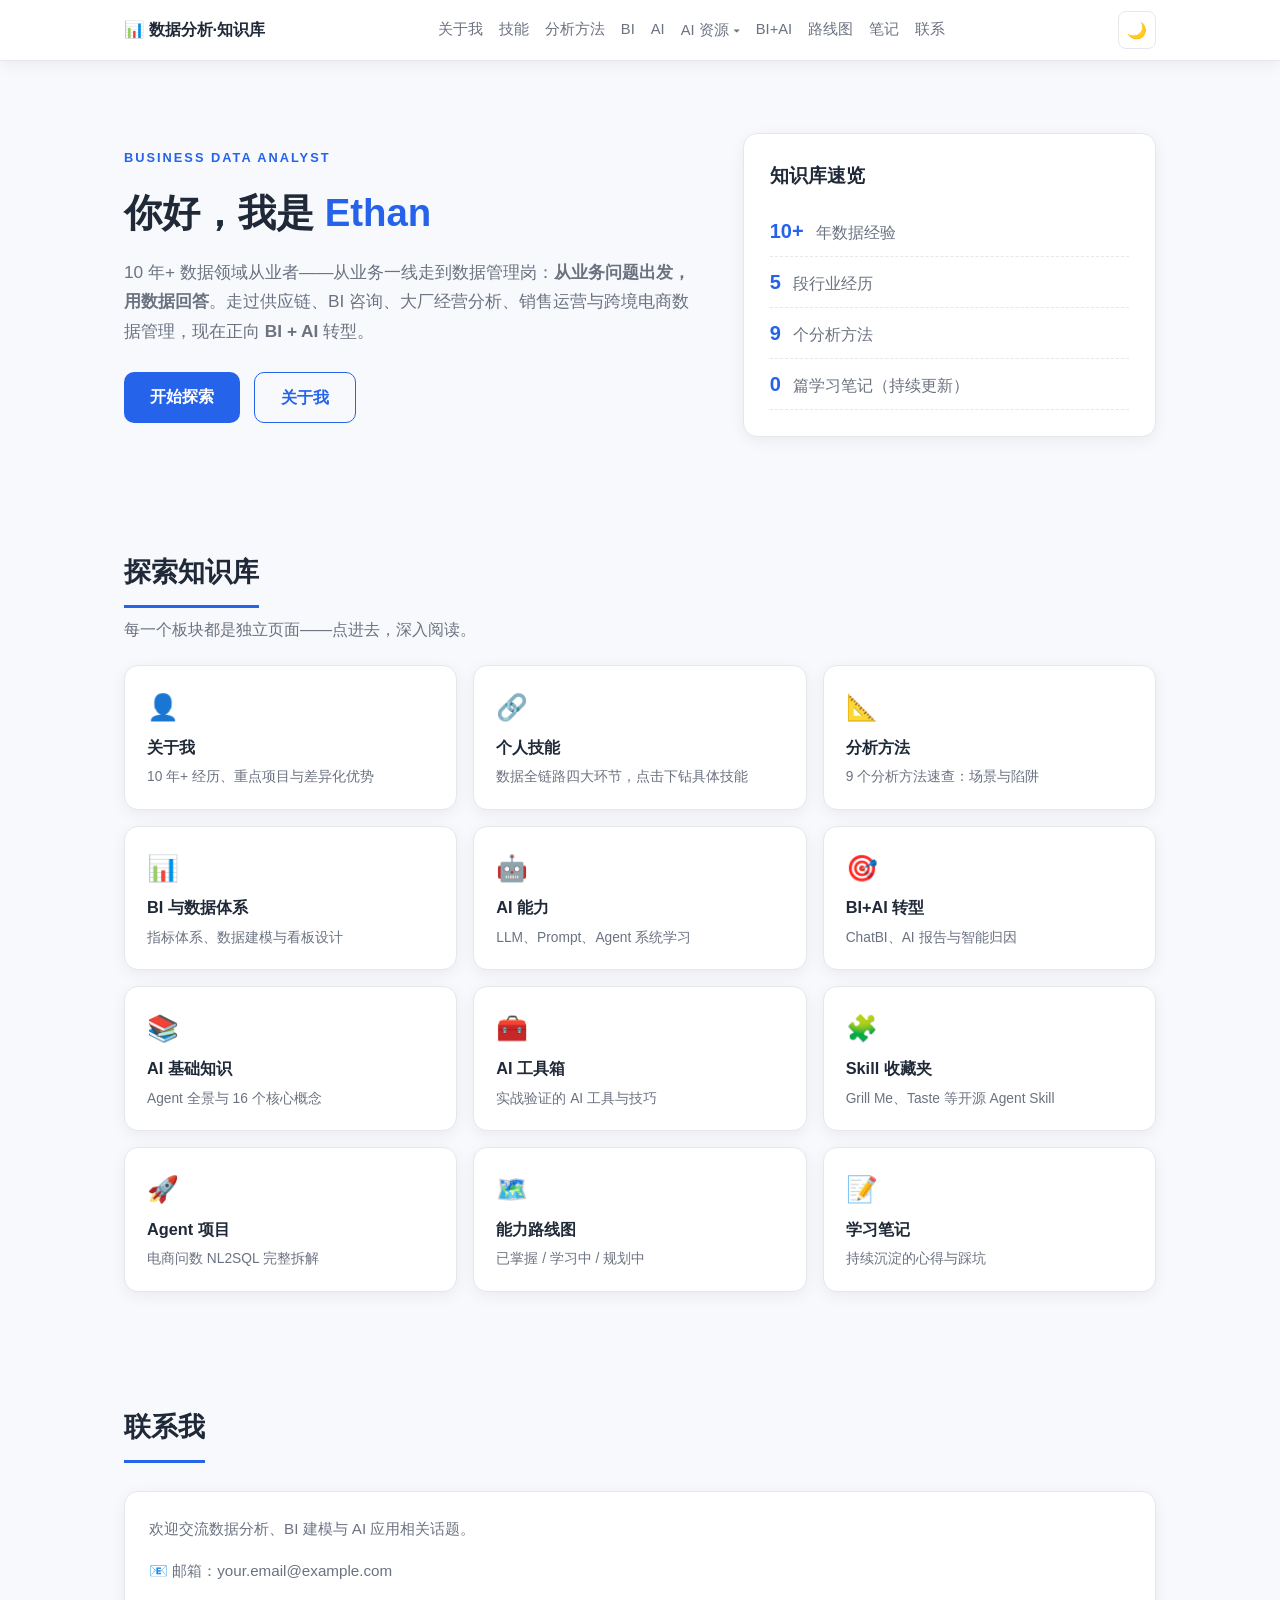
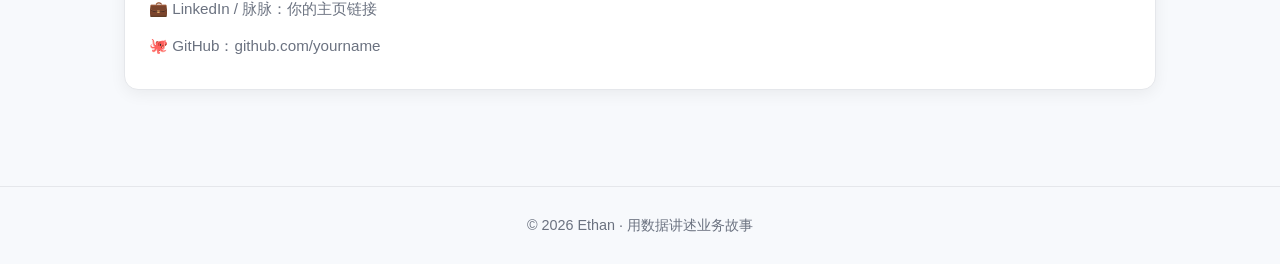
==== commit f7a7a88e: "主页门户化重构：内容板块下沉为 7 个二级页面，主页改为探索目录；导航重建为三个分组下拉（专业能力/AI 实践/成长）" ====
--- a/index.html
+++ b/index.html
@@ -3,8 +3,8 @@
 <head>
 <meta charset="UTF-8">
 <meta name="viewport" content="width=device-width, initial-scale=1.0">
-<meta name="description" content="业务数据分析师的个人知识库 —— 数据分析技能、方法论、BI 与 AI 知识">
-<title>数据分析 · 个人知识库</title>
+<meta name="description" content="Ethan 的个人知识库：10 年+ 业务数据分析、BI 与 AI 实践——技能、方法论、项目与思考">
+<title>Ethan · 业务数据分析师 · 个人知识库</title>
 <link rel="stylesheet" href="css/style.css">
 <link rel="icon" href="data:image/svg+xml,<svg xmlns='http://www.w3.org/2000/svg' viewBox='0 0 100 100'><text y='.9em' font-size='90'>📊</text></svg>">
 </head>
@@ -46,8 +46,8 @@
       <h1>你好，我是 <span class="accent">Ethan</span></h1>
       <p class="lead">10 年+ 数据领域从业者——从业务一线走到数据管理岗：<strong>从业务问题出发，用数据回答</strong>。走过供应链、BI 咨询、大厂经营分析、销售运营与跨境电商数据管理，现在正向 <strong>BI + AI</strong> 转型。</p>
       <div class="hero-actions">
-        <a class="btn btn-primary" href="#skills">浏览技能</a>
-        <a class="btn btn-ghost" href="#notes">学习笔记</a>
+        <a class="btn btn-primary" href="#explore">开始探索</a>
+        <a class="btn btn-ghost" href="about.html">关于我</a>
       </div>
     </div>
     <div class="hero-card">
@@ -64,252 +64,73 @@
 
 <main class="container">
 
-  <!-- 技能 -->
-  <section id="skills" class="section reveal">
-    <h2 class="section-title">个人技能</h2>
-    <p class="section-desc">覆盖数据获取、数仓开发、调度运维到数据治理的完整数据链路，点击任一环节查看具体技能。</p>
-    <div class="card pipeline-card">
-      <h3>🔗 数据全链路</h3>
-      <div class="pipeline">
-        <button class="pipe-node" data-stage="acquire">
-          <span class="pipe-icon">📥</span>
-          <span class="pipe-name">数据获取</span>
-          <span class="pipe-sub">API · 自动下载 · 爬虫</span>
-        </button>
-        <span class="pipe-arrow" aria-hidden="true">➜</span>
-        <button class="pipe-node" data-stage="develop">
-          <span class="pipe-icon">🧱</span>
-          <span class="pipe-name">数仓开发</span>
-          <span class="pipe-sub">分层建模 · 清洗 · 入库</span>
-        </button>
-        <span class="pipe-arrow" aria-hidden="true">➜</span>
-        <button class="pipe-node" data-stage="schedule">
-          <span class="pipe-icon">⚙️</span>
-          <span class="pipe-name">调度与运维</span>
-          <span class="pipe-sub">Airflow · 质量门禁</span>
-        </button>
-        <span class="pipe-arrow" aria-hidden="true">➜</span>
-        <button class="pipe-node" data-stage="govern">
-          <span class="pipe-icon">🛡️</span>
-          <span class="pipe-name">数据治理</span>
-          <span class="pipe-sub">口径 · 分摊规则 · 血缘 · 权限</span>
-        </button>
-      </div>
-      <p class="pipe-hint">👆 点击任一环节，查看该环节的具体技能与实践</p>
-    </div>
-    <div class="card bi-standalone">
-      <h3>📊 BI 与可视化</h3>
-      <p>基于链路产出的可信数据，搭建看板与指标体系，让数据「看得懂」。</p>
-      <ul class="tag-list">
-        <li>Tableau</li><li>Power BI</li>
-        <li>帆软 FineBI / FineReport</li><li>Quick BI</li>
-        <li>SmartBI</li><li>AntV / ECharts</li><li>指标体系建设</li>
-      </ul>
+  <section id="explore" class="section reveal">
+    <h2 class="section-title">探索知识库</h2>
+    <p class="section-desc">每一个板块都是独立页面——点进去，深入阅读。</p>
+    <div class="explore-grid">
+        <a class="card explore-card" href="about.html">
+          <span class="explore-icon">👤</span>
+          <strong class="explore-title">关于我</strong>
+          <span class="explore-desc">10 年+ 经历、重点项目与差异化优势</span>
+        </a>
+        <a class="card explore-card" href="pipeline.html">
+          <span class="explore-icon">🔗</span>
+          <strong class="explore-title">个人技能</strong>
+          <span class="explore-desc">数据全链路四大环节，点击下钻具体技能</span>
+        </a>
+        <a class="card explore-card" href="methods.html">
+          <span class="explore-icon">📐</span>
+          <strong class="explore-title">分析方法</strong>
+          <span class="explore-desc">9 个分析方法速查：场景与陷阱</span>
+        </a>
+        <a class="card explore-card" href="bi.html">
+          <span class="explore-icon">📊</span>
+          <strong class="explore-title">BI 与数据体系</strong>
+          <span class="explore-desc">指标体系、数据建模与看板设计</span>
+        </a>
+        <a class="card explore-card" href="ai.html">
+          <span class="explore-icon">🤖</span>
+          <strong class="explore-title">AI 能力</strong>
+          <span class="explore-desc">LLM、Prompt、Agent 系统学习</span>
+        </a>
+        <a class="card explore-card" href="biai.html">
+          <span class="explore-icon">🎯</span>
+          <strong class="explore-title">BI+AI 转型</strong>
+          <span class="explore-desc">ChatBI、AI 报告与智能归因</span>
+        </a>
+        <a class="card explore-card" href="ai-basics.html">
+          <span class="explore-icon">📚</span>
+          <strong class="explore-title">AI 基础知识</strong>
+          <span class="explore-desc">Agent 全景与 16 个核心概念</span>
+        </a>
+        <a class="card explore-card" href="toolbox.html">
+          <span class="explore-icon">🧰</span>
+          <strong class="explore-title">AI 工具箱</strong>
+          <span class="explore-desc">实战验证的 AI 工具与技巧</span>
+        </a>
+        <a class="card explore-card" href="skills.html">
+          <span class="explore-icon">🧩</span>
+          <strong class="explore-title">Skill 收藏夹</strong>
+          <span class="explore-desc">Grill Me、Taste 等开源 Agent Skill</span>
+        </a>
+        <a class="card explore-card" href="agent-projects.html">
+          <span class="explore-icon">🚀</span>
+          <strong class="explore-title">Agent 项目</strong>
+          <span class="explore-desc">电商问数 NL2SQL 完整拆解</span>
+        </a>
+        <a class="card explore-card" href="roadmap.html">
+          <span class="explore-icon">🗺️</span>
+          <strong class="explore-title">能力路线图</strong>
+          <span class="explore-desc">已掌握 / 学习中 / 规划中</span>
+        </a>
+        <a class="card explore-card" href="notes.html">
+          <span class="explore-icon">📝</span>
+          <strong class="explore-title">学习笔记</strong>
+          <span class="explore-desc">持续沉淀的心得与踩坑</span>
+        </a>
     </div>
   </section>
 
-  <!-- 分析方法 -->
-  <section id="methods" class="section reveal">
-    <h2 class="section-title">分析方法</h2>
-    <div class="methods-grid">
-      <div class="card method-card">
-        <span class="method-no">01</span>
-        <h3>5W2H 分析</h3>
-        <p>从 What / Why / Who / When / Where / How / How much 七个维度全面定义业务问题，是需求拆解的第一步。</p>
-      </div>
-      <div class="card method-card">
-        <span class="method-no">02</span>
-        <h3>杜邦分析法</h3>
-        <p>将核心指标逐层拆解为子指标，定位经营问题的驱动因素，常用于营收与利润分析。</p>
-      </div>
-      <div class="card method-card">
-        <span class="method-no">03</span>
-        <h3>流量漏斗分析</h3>
-        <p>沿用户路径（曝光→点击→访问→加购→下单→支付）逐层度量转化率与流失率，定位流量损耗环节，指导优化优先级。</p>
-      </div>
-      <div class="card method-card">
-        <span class="method-no">04</span>
-        <h3>RFM 模型</h3>
-        <p>用最近一次消费（Recency）、频次（Frequency）、金额（Monetary）对用户分层，支撑精细化运营与差异化触达。</p>
-      </div>
-      <div class="card method-card">
-        <span class="method-no">05</span>
-        <h3>AARRR 海盗指标</h3>
-        <p>获客（Acquisition）、激活（Activation）、留存（Retention）、变现（Revenue）、推荐（Referral）——用户增长分析的完整框架。</p>
-      </div>
-      <div class="card method-card">
-        <span class="method-no">06</span>
-        <h3>A/B 实验</h3>
-        <p>假设→分流→检验→决策。关注样本量、显著性水平与辛普森悖论等陷阱，用数据验证策略有效性。</p>
-      </div>
-      <div class="card method-card">
-        <span class="method-no">07</span>
-        <h3>同期群分析（Cohort）</h3>
-        <p>按获客时间或特征分组，追踪不同 cohort 的留存与行为差异，比整体均值更能暴露真实趋势。</p>
-      </div>
-      <div class="card method-card">
-        <span class="method-no">08</span>
-        <h3>归因分析</h3>
-        <p>首次/末次触点、线性、时间衰减等归因模型，评估各渠道与动作对转化的真实贡献。</p>
-      </div>
-      <div class="card method-card">
-        <span class="method-no">09</span>
-        <h3>对比与下钻分析</h3>
-        <p>横向对比（竞对/渠道/人群）、纵向对比（同比/环比），配合维度下钻逐层定位问题根因。</p>
-      </div>
-    </div>
-  </section>
-
-  <!-- BI -->
-  <section id="bi" class="section reveal">
-    <h2 class="section-title">BI 与数据体系</h2>
-    <p class="section-desc">我深耕多年的领域：数据体系搭建、工作流与可视化。</p>
-    <div class="card bi-card">
-      <h3>📐 指标体系设计</h3>
-      <p>OSM 模型（目标→策略→度量）：先明确业务目标，再定策略，最后落到可度量的指标。北极星指标 + 派生指标树，保证「看见的数字都能回答业务问题」。</p>
-    </div>
-    <div class="card bi-card">
-      <h3>🗂️ 数据建模</h3>
-      <p>星型模型：事实表（交易、行为）+ 维度表（用户、商品、时间）。在 Power BI 中使用 DAX 构建度量值，遵循「度量值与计算列」的取舍原则；Tableau 中善用 LOD 表达式处理不同粒度的聚合。</p>
-    </div>
-    <div class="card bi-card">
-      <h3>🖥️ 看板设计原则</h3>
-      <ul>
-        <li>一屏一个主题：概览→诊断→明细的三层下钻结构</li>
-        <li>图表选型：趋势用折线、构成用堆叠/占比、对比用条形、分布用直方</li>
-        <li>5 秒原则：核心 KPI 放在最左上，异常用颜色预警</li>
-      </ul>
-    </div>
-    <div class="card bi-card">
-      <h3>🔄 报表工作流自动化</h3>
-      <p>让数据自己跑起来：定时调度 + 每日数据推送 + 自动化报表分发。从「人找数」到「数找人」，把分析师从重复取数中解放出来。</p>
-    </div>
-  </section>
-
-  <!-- AI -->
-  <section id="ai" class="section reveal">
-    <h2 class="section-title">AI 能力</h2>
-    <p class="section-desc">正在系统学习的方向：用大模型武装分析工作。</p>
-    <div class="ai-grid">
-      <div class="card">
-        <h3>💬 LLM 基础</h3>
-        <p>理解大模型的能力边界：上下文窗口、幻觉、温度参数——知道 AI 擅长什么、什么时候不可信，是用好它的前提。</p>
-      </div>
-      <div class="card">
-        <h3>🧠 Prompt 工程</h3>
-        <p>结构化提示词：角色 + 背景 + 任务 + 输出格式。经验：给模型提供表结构 DDL 和示例数据，SQL 生成准确率大幅提升。</p>
-      </div>
-      <div class="card">
-        <h3>🤖 AI Agent 与自动化</h3>
-        <p>Agent = LLM + 工具 + 循环。探索用 Agent 串联取数、清洗、分析环节，把重复性分析工作交给流程完成。</p>
-      </div>
-    </div>
-    <div class="card" style="margin-top: 20px; display: flex; align-items: center; justify-content: space-between; gap: 16px; flex-wrap: wrap;">
-      <div>
-        <h3 style="margin-bottom: 4px;">📚 AI 基础知识</h3>
-        <p>什么是 LLM、Agent、Skill、MCP、RAG？用数据分析的语言，把核心概念一次讲清楚。</p>
-      </div>
-      <a class="btn btn-primary" href="ai-basics.html">开始阅读 →</a>
-    </div>
-    <div class="card" style="margin-top: 20px; display: flex; align-items: center; justify-content: space-between; gap: 16px; flex-wrap: wrap;">
-      <div>
-        <h3 style="margin-bottom: 4px;">🧰 AI 工具箱</h3>
-        <p>实战验证过的 AI 工具：对话助手、AI 编程、自动化编排（n8n / 影刀 RPA）、网站部署平台。</p>
-      </div>
-      <a class="btn btn-primary" href="toolbox.html">进入工具箱 →</a>
-    </div>
-    <div class="card" style="margin-top: 20px; display: flex; align-items: center; justify-content: space-between; gap: 16px; flex-wrap: wrap;">
-      <div>
-        <h3 style="margin-bottom: 4px;">🧩 Skill 收藏夹</h3>
-        <p>我收集并验证过的开源 Agent Skill（Grill Me、Taste），附安装方式与使用心得。</p>
-      </div>
-      <a class="btn btn-primary" href="skills.html">进入收藏夹 →</a>
-    </div>
-  </section>
-
-  <!-- BI + AI -->
-  <section id="biai" class="section reveal">
-    <h2 class="section-title">BI + AI 转型方向</h2>
-    <p class="section-desc">我正在探索的下一站：BI 的确定性 + AI 的灵活性。</p>
-    <div class="ai-grid">
-      <div class="card">
-        <h3>🗣️ ChatBI / 智能问数</h3>
-        <p>用自然语言直接查数：「上个月华东区销售额环比多少？」AI 翻译成 SQL 并返回图表。业务自助取数的终极形态，也是我重点关注的落地场景。</p>
-      </div>
-      <div class="card">
-        <h3>📝 AI 报告生成</h3>
-        <p>指标数据喂给大模型，自动生成日报/周报初稿——数字描述、异动提示、图表配文，人只做最后的洞察提炼与业务判断。</p>
-      </div>
-      <div class="card">
-        <h3>🔎 指标异动智能归因</h3>
-        <p>销售额跌了 8%，AI 自动拆解维度（地区×品类×渠道）定位异动来源，把过去半天的下钻分析压缩到几分钟。</p>
-      </div>
-      <div class="card">
-        <h3>🤖 分析 Agent 工作流</h3>
-        <p>把「取数 → 清洗 → 分析 → 成文」整条链路编排成 Agent 流程，基于我搭的数据体系运行——数据地基是我打的，AI 才跑得稳。</p>
-      </div>
-    </div>
-    <div class="card" style="margin-top: 20px; display: flex; align-items: center; justify-content: space-between; gap: 16px; flex-wrap: wrap;">
-      <div>
-        <h3 style="margin-bottom: 4px;">🚀 Agent 项目实战</h3>
-        <p>实战学习项目「电商问数」：NL2SQL 智能体的五层架构、九步工作流与关键设计决策。</p>
-      </div>
-      <a class="btn btn-primary" href="agent-projects.html">查看项目 →</a>
-    </div>
-  </section>
-
-  <!-- 能力进阶路线图 -->
-  <section id="roadmap" class="section reveal">
-    <h2 class="section-title">能力进阶路线图</h2>
-    <p class="section-desc">清楚自己站在哪里，也知道下一步去哪里。</p>
-    <div class="roadmap-grid">
-      <div class="card roadmap-col">
-        <div class="roadmap-head done">✅ 已掌握</div>
-        <ul class="tag-list">
-          <li>数据获取（API / 爬虫 / RPA）</li>
-          <li>清洗整合与主数据表</li>
-          <li>数仓分层设计</li>
-          <li>Snowflake 云数仓</li>
-          <li>Airflow DAG 调度</li>
-          <li>数据质量门禁</li>
-          <li>数据血缘与权限管控</li>
-          <li>BI（Tableau / Power BI / 帆软）</li>
-          <li>指标体系建设</li>
-        </ul>
-      </div>
-      <div class="card roadmap-col">
-        <div class="roadmap-head learning">🔥 学习中</div>
-        <ul class="tag-list">
-          <li>Prompt 工程 / LLM 应用</li>
-          <li>SQL 性能优化与成本治理</li>
-          <li>Git 工程化 / CI-CD</li>
-          <li>统计推断与实验设计</li>
-          <li>实时数仓（Kafka / Flink CDC）</li>
-        </ul>
-      </div>
-      <div class="card roadmap-col">
-        <div class="roadmap-head planned">🎯 规划中</div>
-        <ul class="tag-list">
-          <li>ChatBI / 智能问数落地</li>
-          <li>指标异动智能归因</li>
-          <li>分析 Agent 工作流</li>
-          <li>元数据平台（DataHub）</li>
-          <li>指标中台 / 数据服务化</li>
-        </ul>
-      </div>
-    </div>
-  </section>
-
-  <!-- 笔记 -->
-  <section id="notes" class="section reveal">
-    <h2 class="section-title">学习笔记</h2>
-    <p class="section-desc">记录学习心得与踩坑总结，持续更新中。</p>
-    <div class="notes-list" id="notesList">
-      <!-- 笔记由 js/notes.js 渲染 -->
-    </div>
-  </section>
-
-  <!-- 联系 -->
   <section id="contact" class="section reveal">
     <h2 class="section-title">联系我</h2>
     <div class="card contact-card">
@@ -324,23 +145,13 @@
 
 </main>
 
+
 <footer>
   <div class="container">
     <p>© 2026 Ethan · 用数据讲述业务故事</p>
   </div>
 </footer>
 
-<!-- 环节详情弹窗 -->
-<div class="modal" id="stageModal" hidden>
-  <div class="modal-backdrop" data-close></div>
-  <div class="modal-box" role="dialog" aria-modal="true">
-    <button class="modal-close" data-close aria-label="关闭">✕</button>
-    <h3 id="modalTitle"></h3>
-    <p class="modal-goal" id="modalGoal"></p>
-    <ul class="detail-list" id="modalList"></ul>
-  </div>
-</div>
-
 <script src="js/main.js"></script>
 <script src="js/notes.js"></script>
 </body>
--- a/css/style.css
+++ b/css/style.css
@@ -391,6 +391,25 @@
 }
 .strength-item strong { display: block; margin-bottom: 4px; }
 .strength-item span { font-size: .88rem; color: var(--muted); }
+
+/* 主页探索目录 */
+.explore-grid { display: grid; grid-template-columns: repeat(3, 1fr); gap: 16px; margin-top: 20px; }
+.explore-card {
+  display: flex; flex-direction: column; gap: 4px; text-decoration: none;
+  padding: 20px 22px;
+}
+.explore-icon { font-size: 1.6rem; }
+.explore-title { color: var(--text); font-size: 1.02rem; }
+.explore-desc { color: var(--muted); font-size: .86rem; }
+.explore-card:hover { border-color: var(--accent); }
+.explore-card:hover .explore-title { color: var(--accent); }
+
+@media (max-width: 980px) {
+  .explore-grid { grid-template-columns: 1fr 1fr; }
+}
+@media (max-width: 640px) {
+  .explore-grid { grid-template-columns: 1fr; }
+}
 
 @media (max-width: 860px) {
   .proj-grid, .strength-grid { grid-template-columns: 1fr; }
